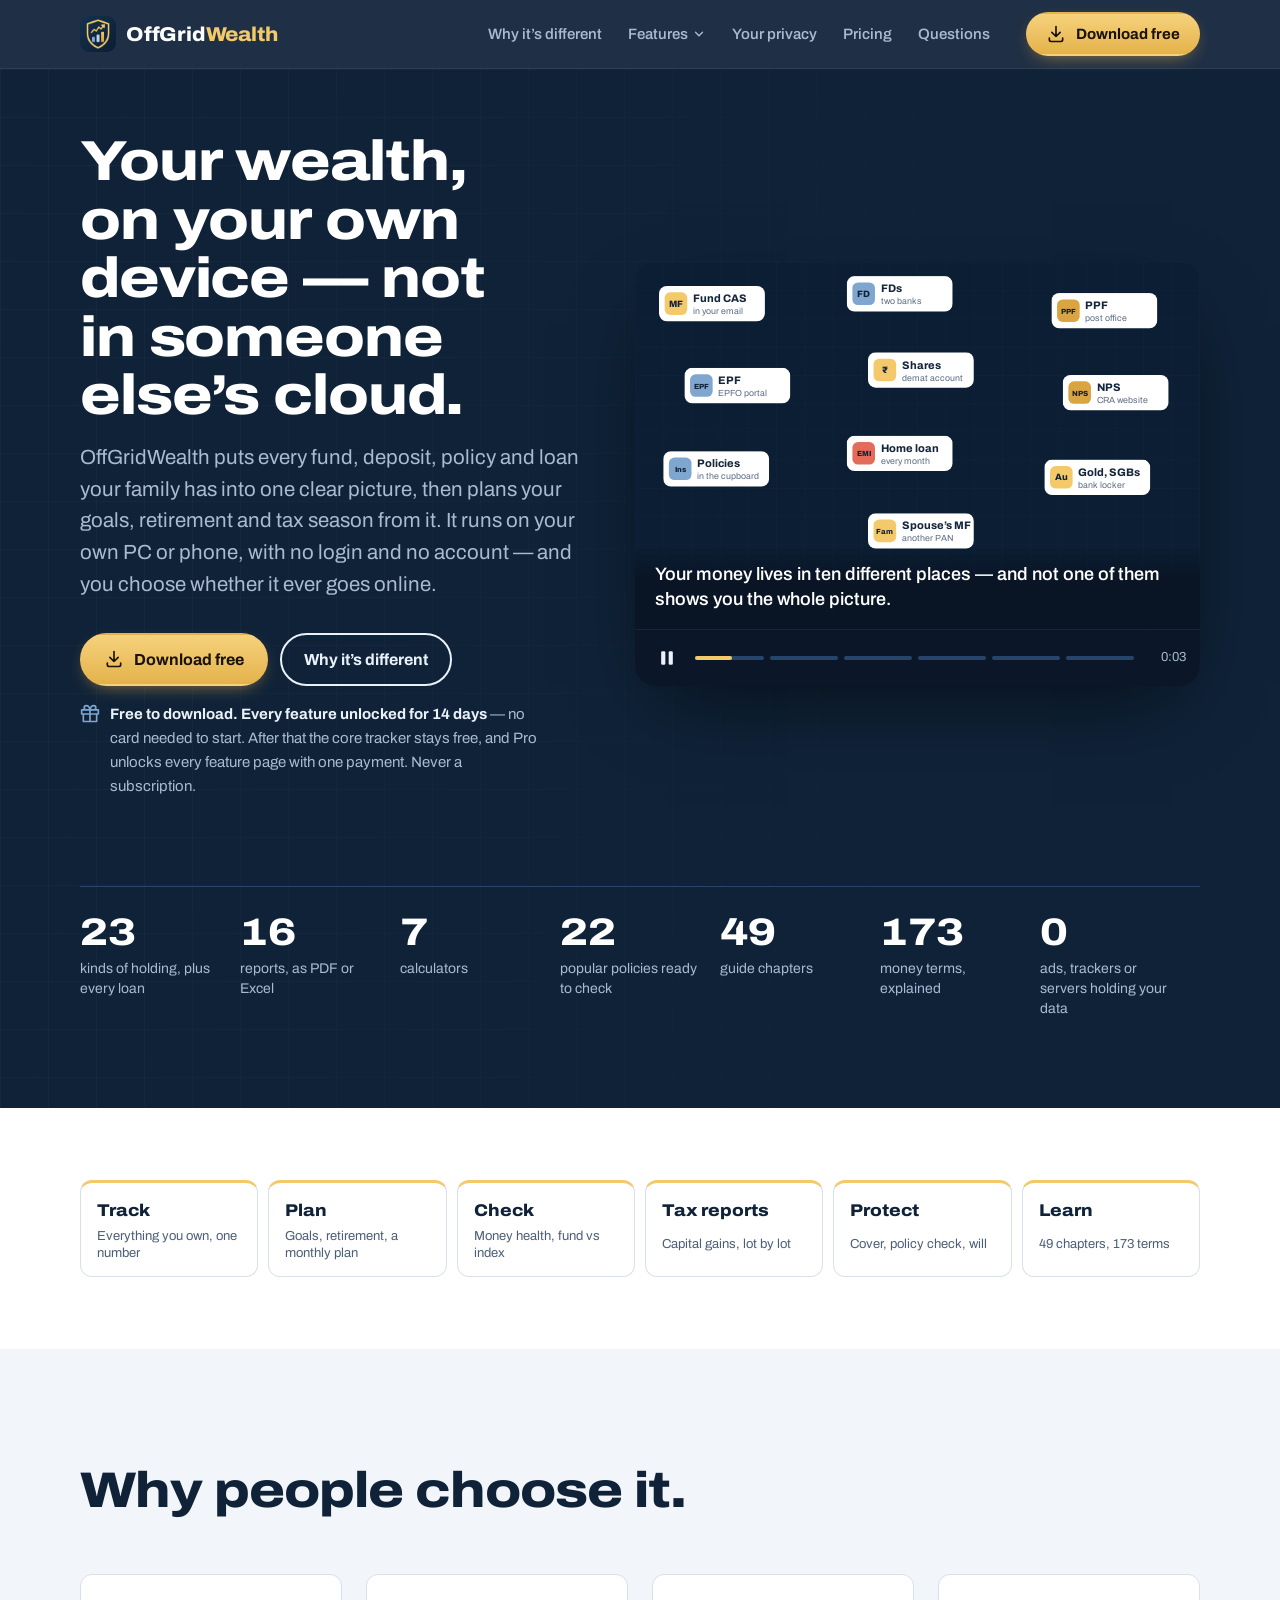
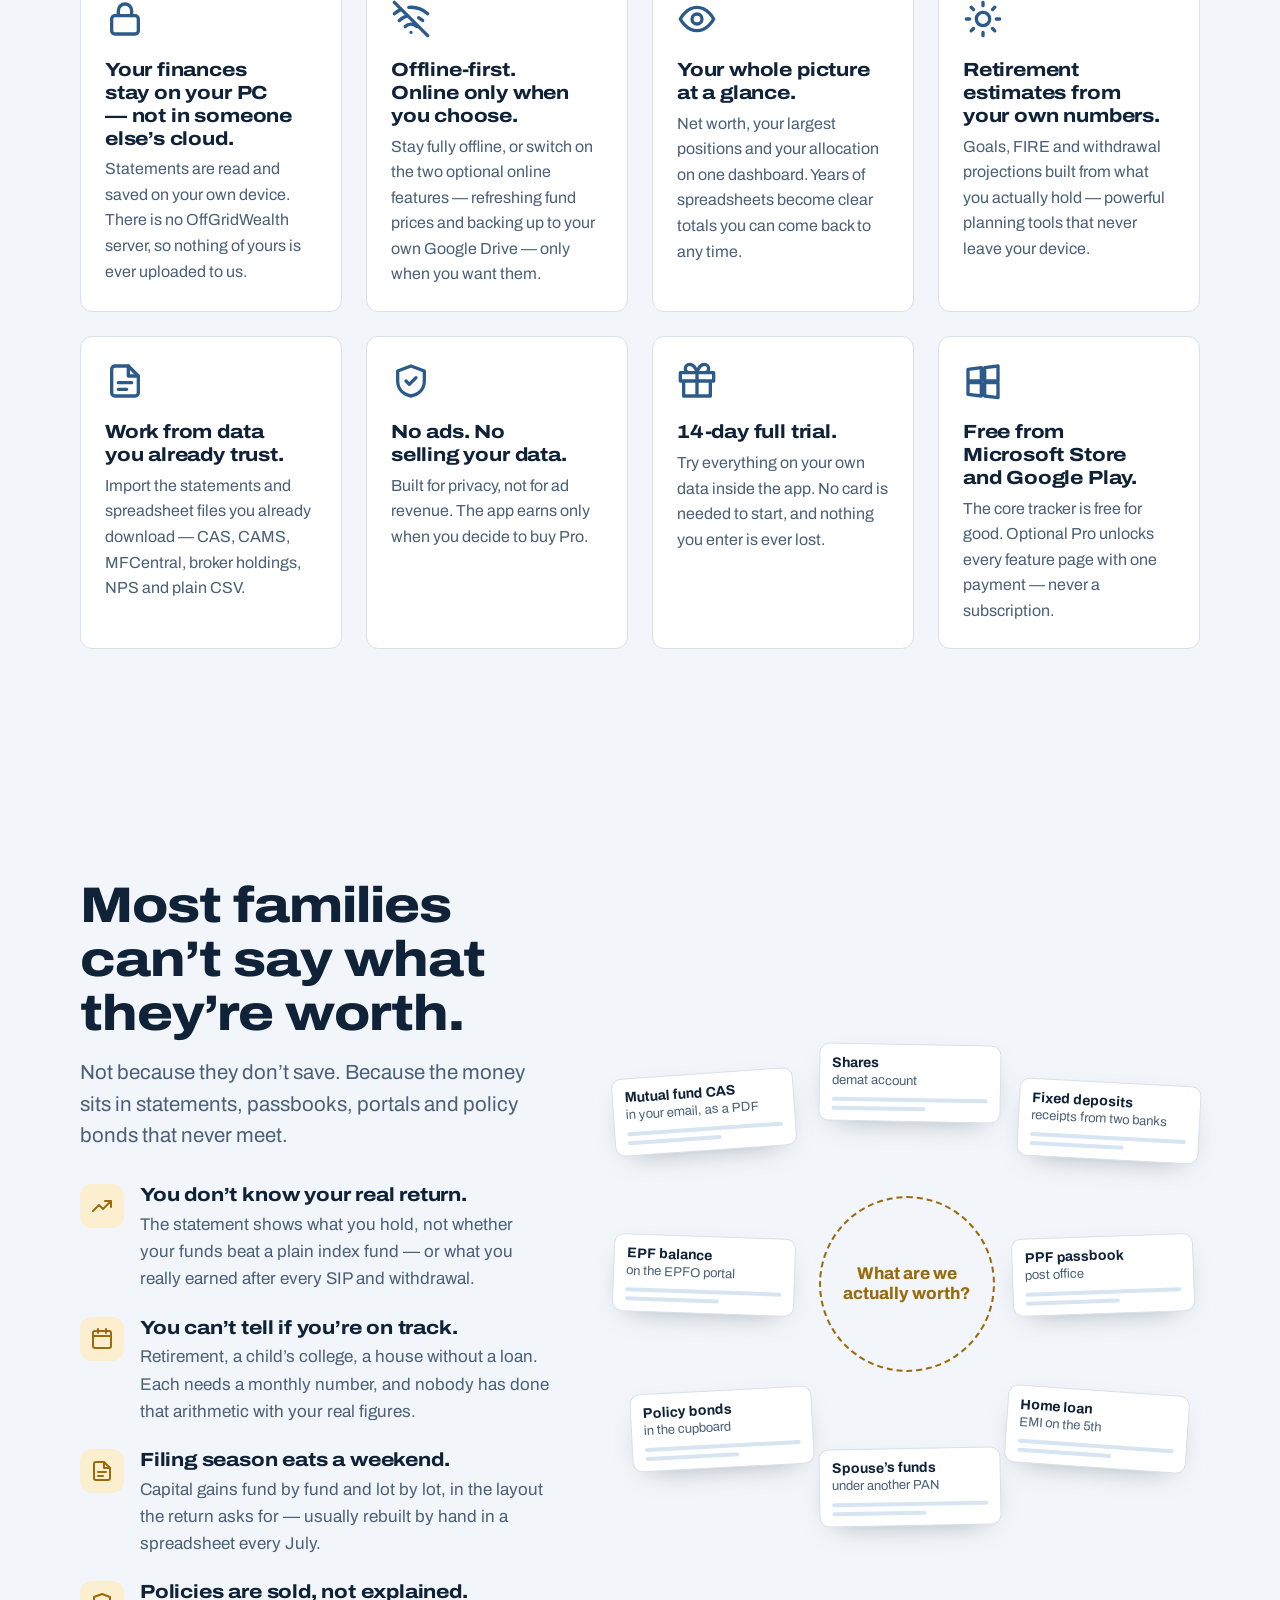
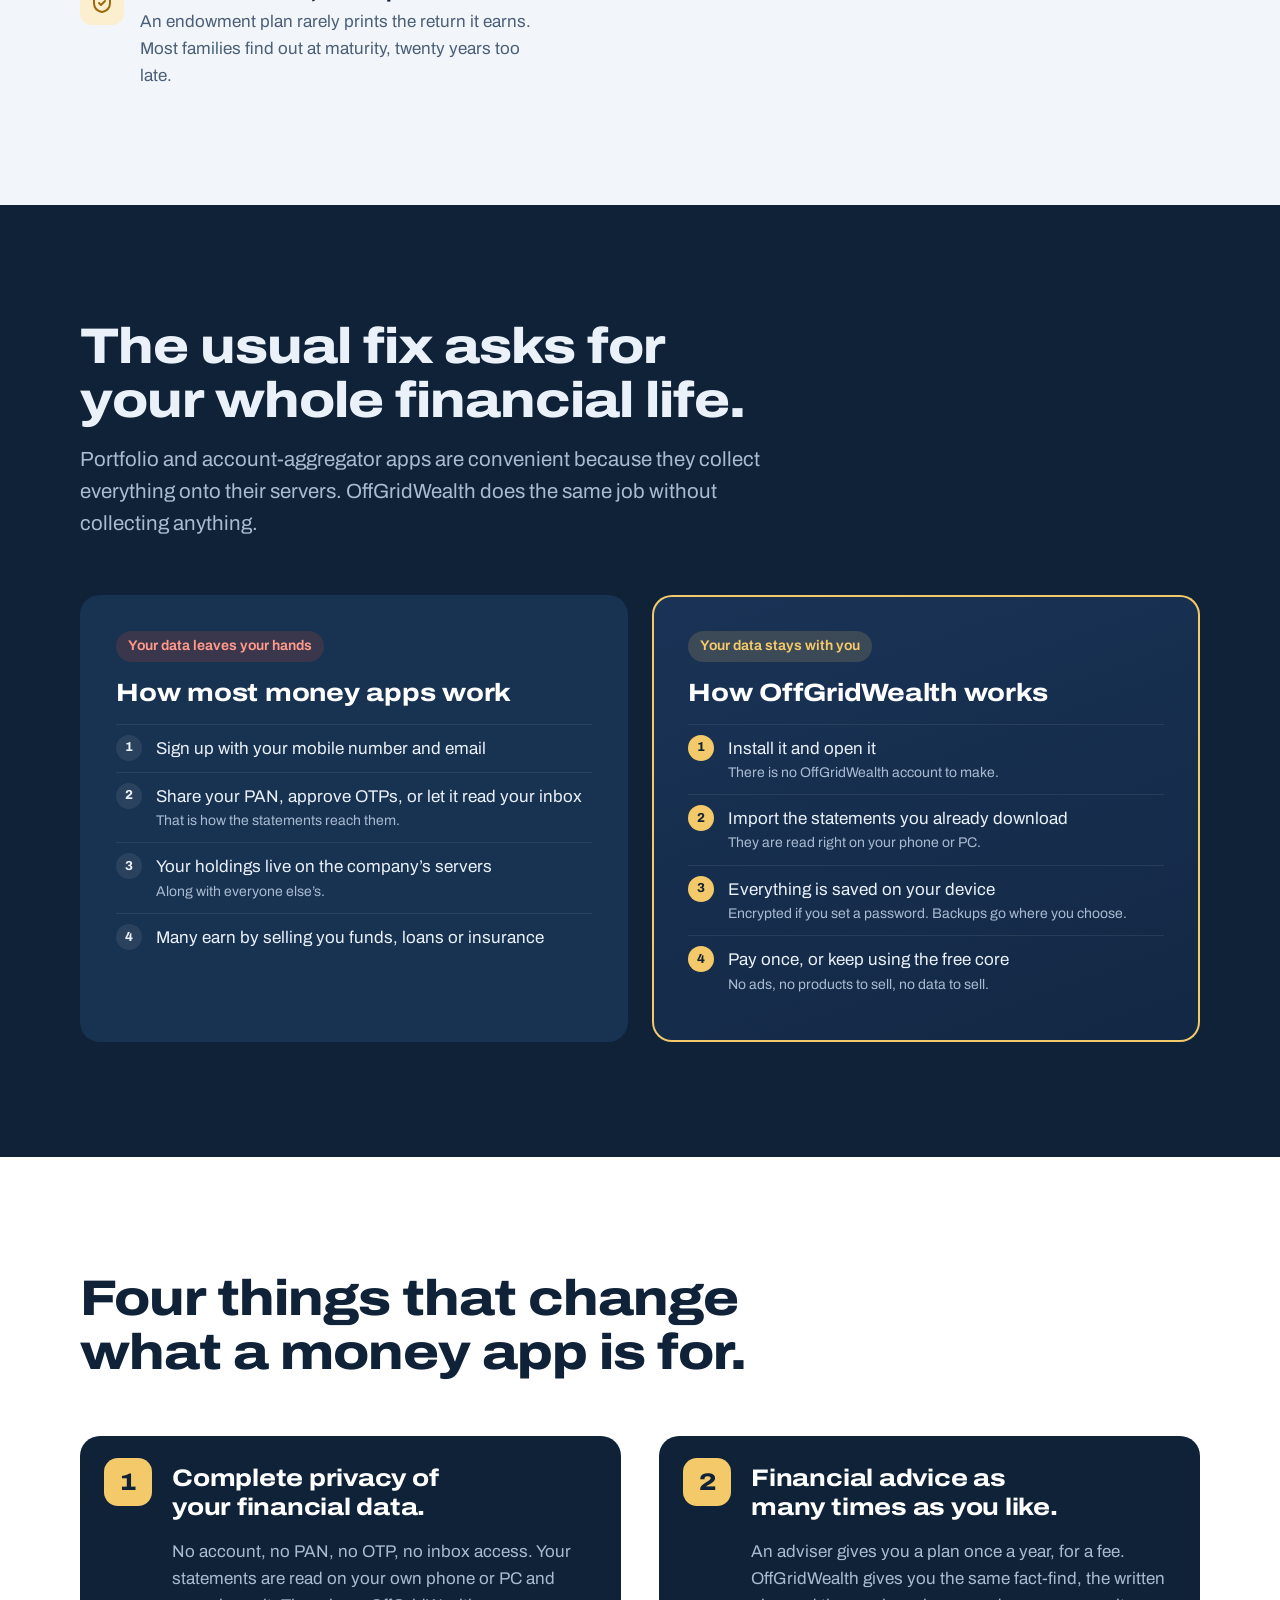
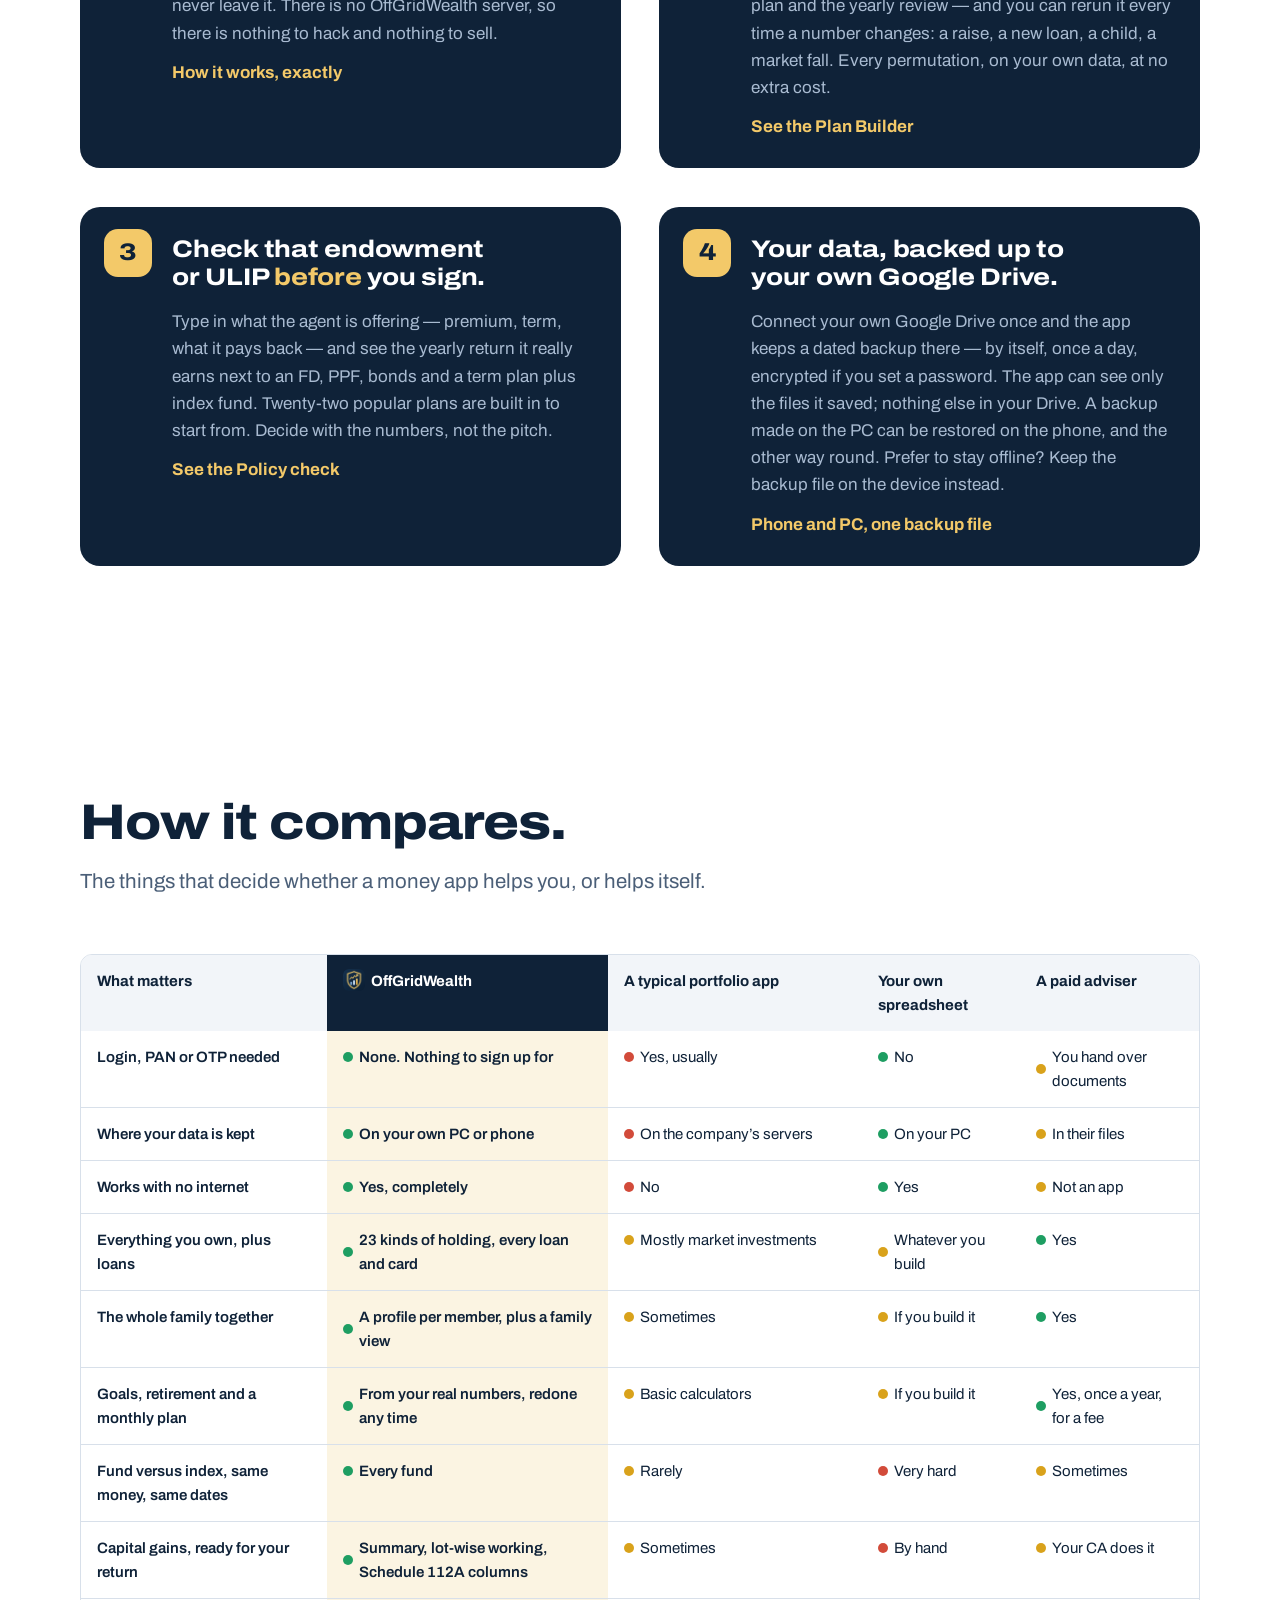
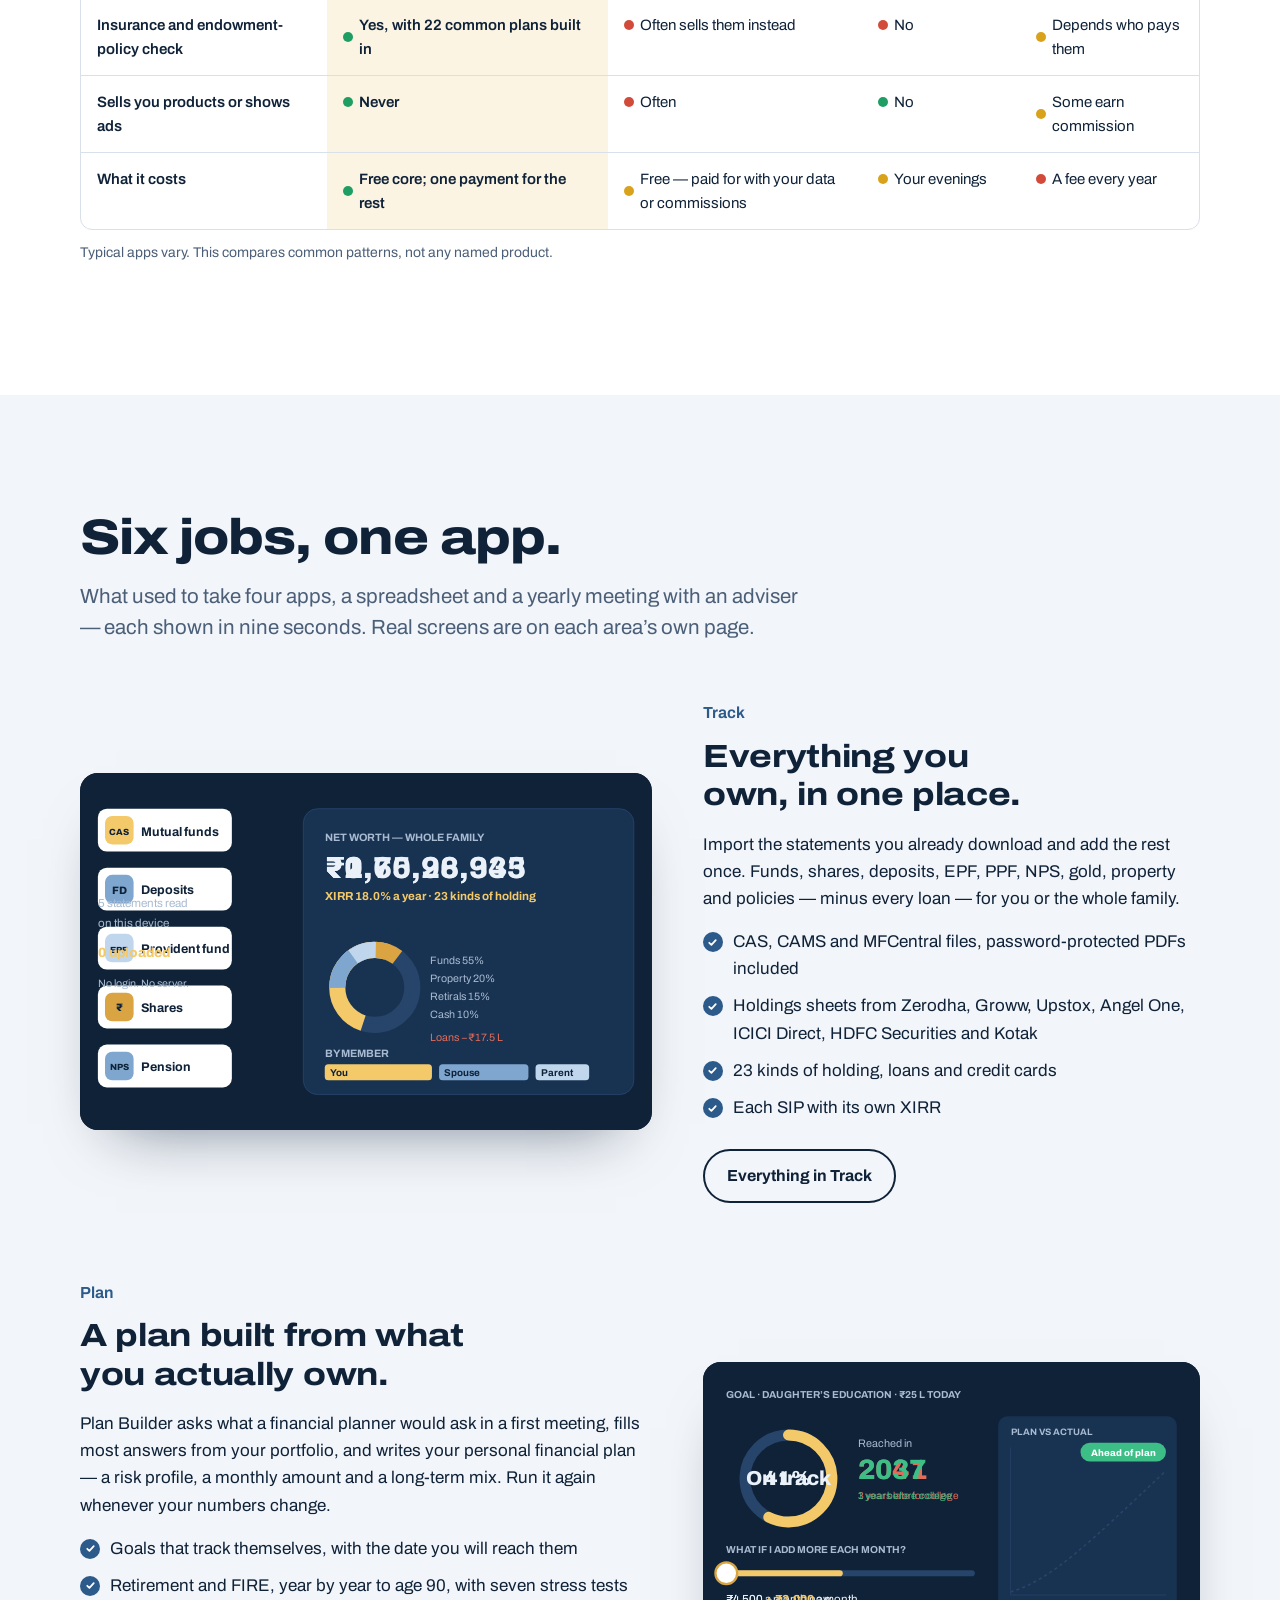
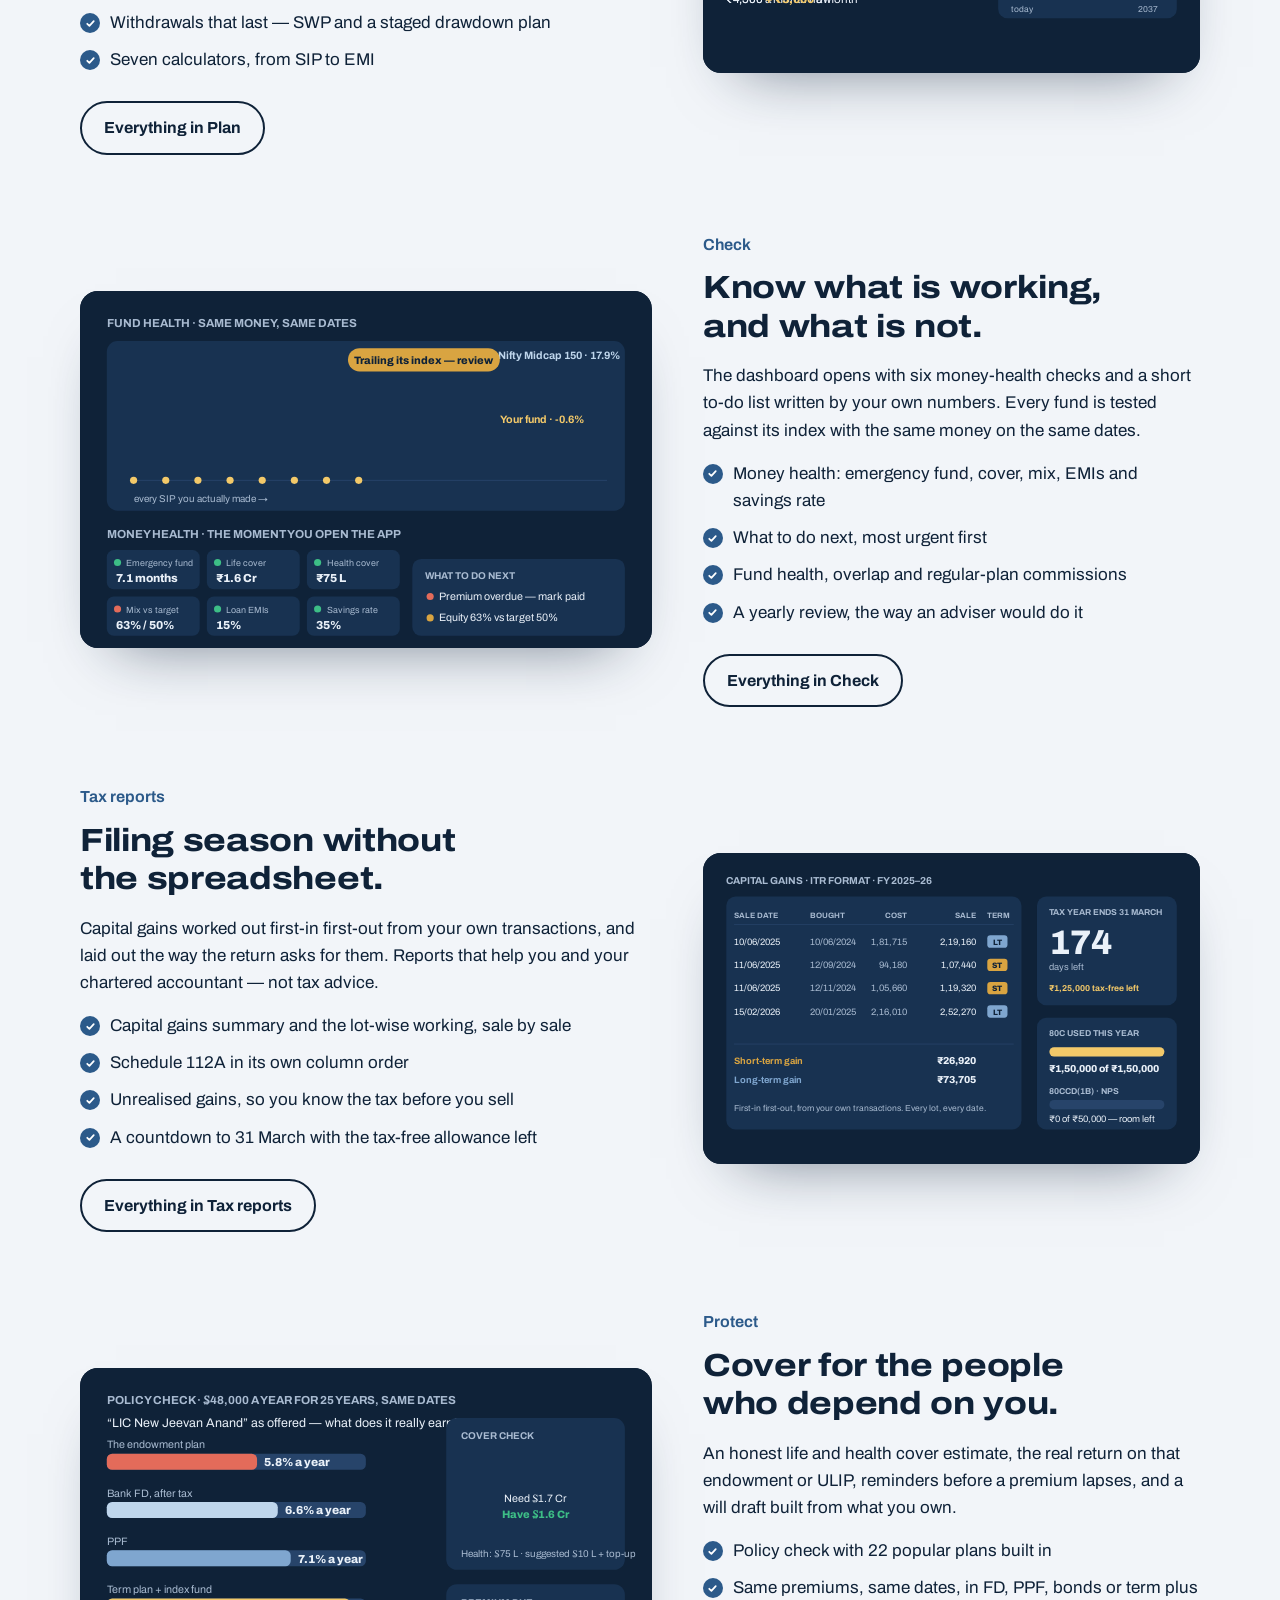
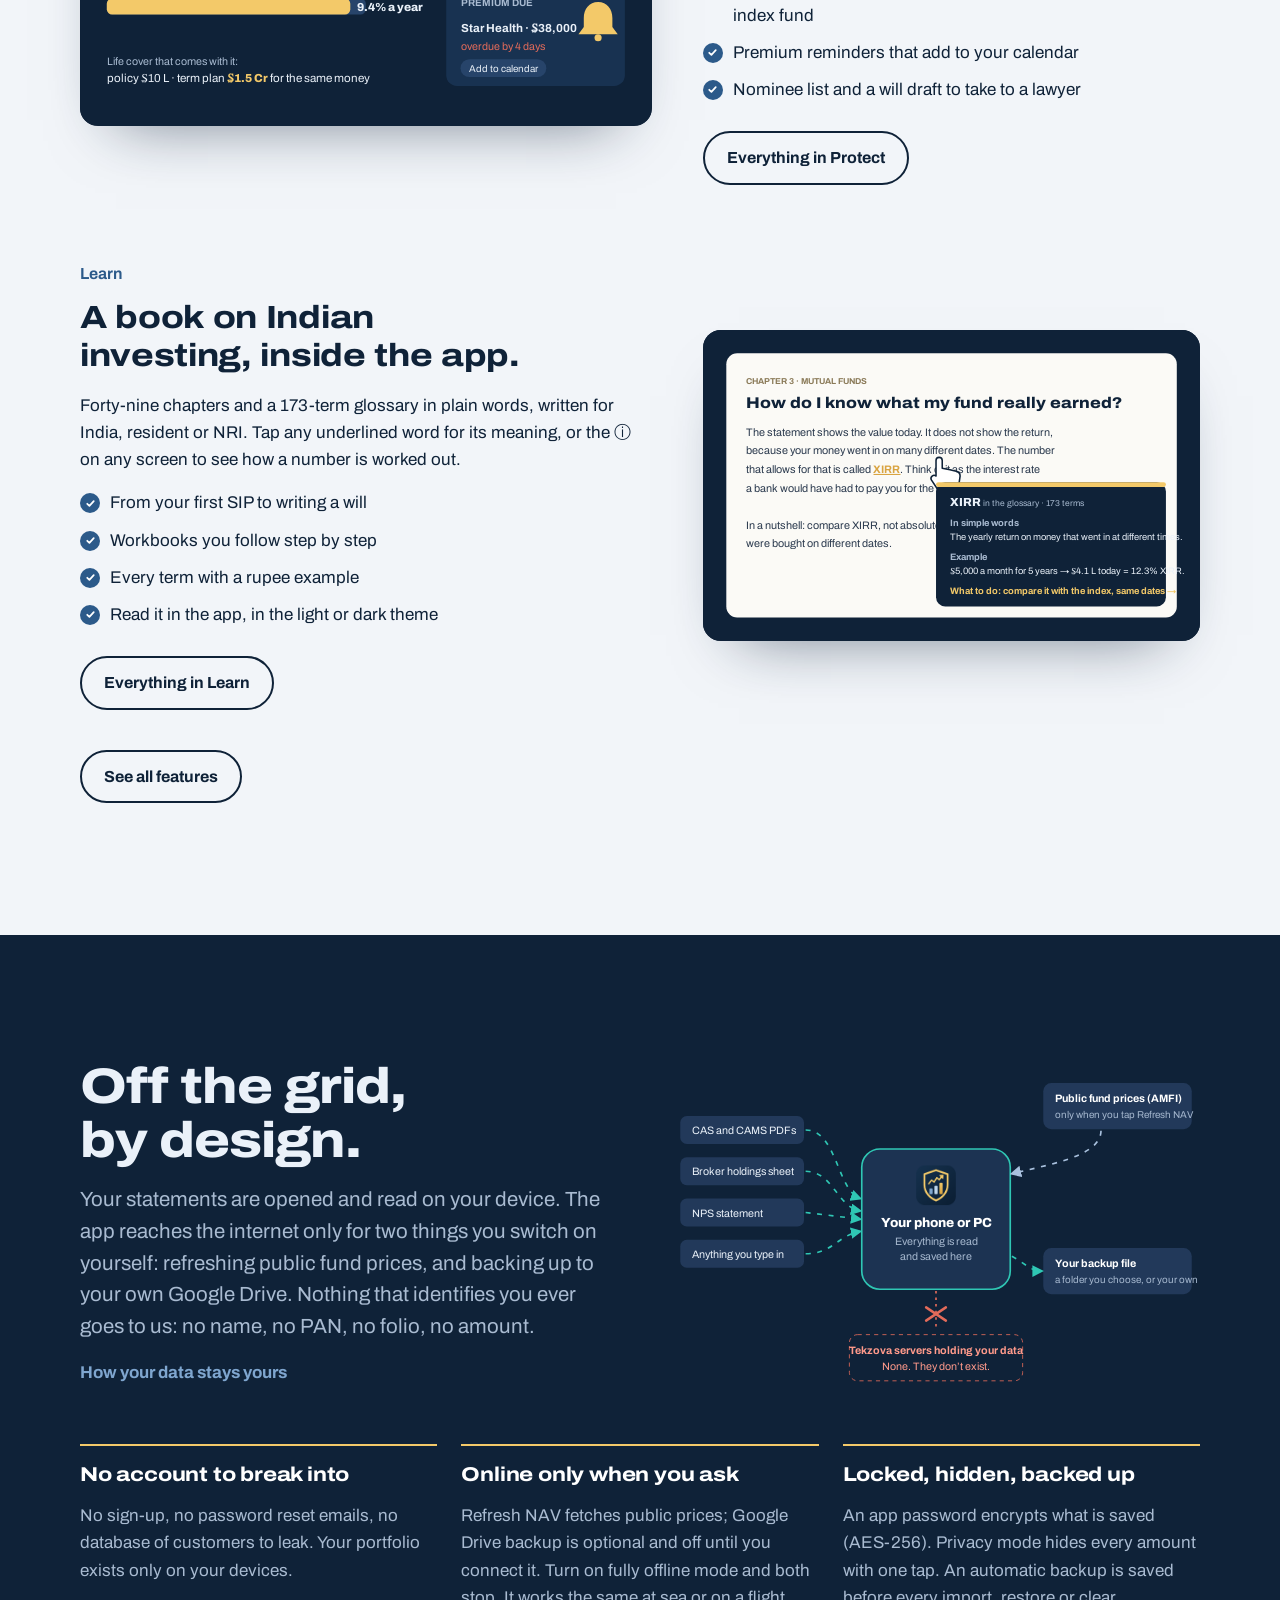
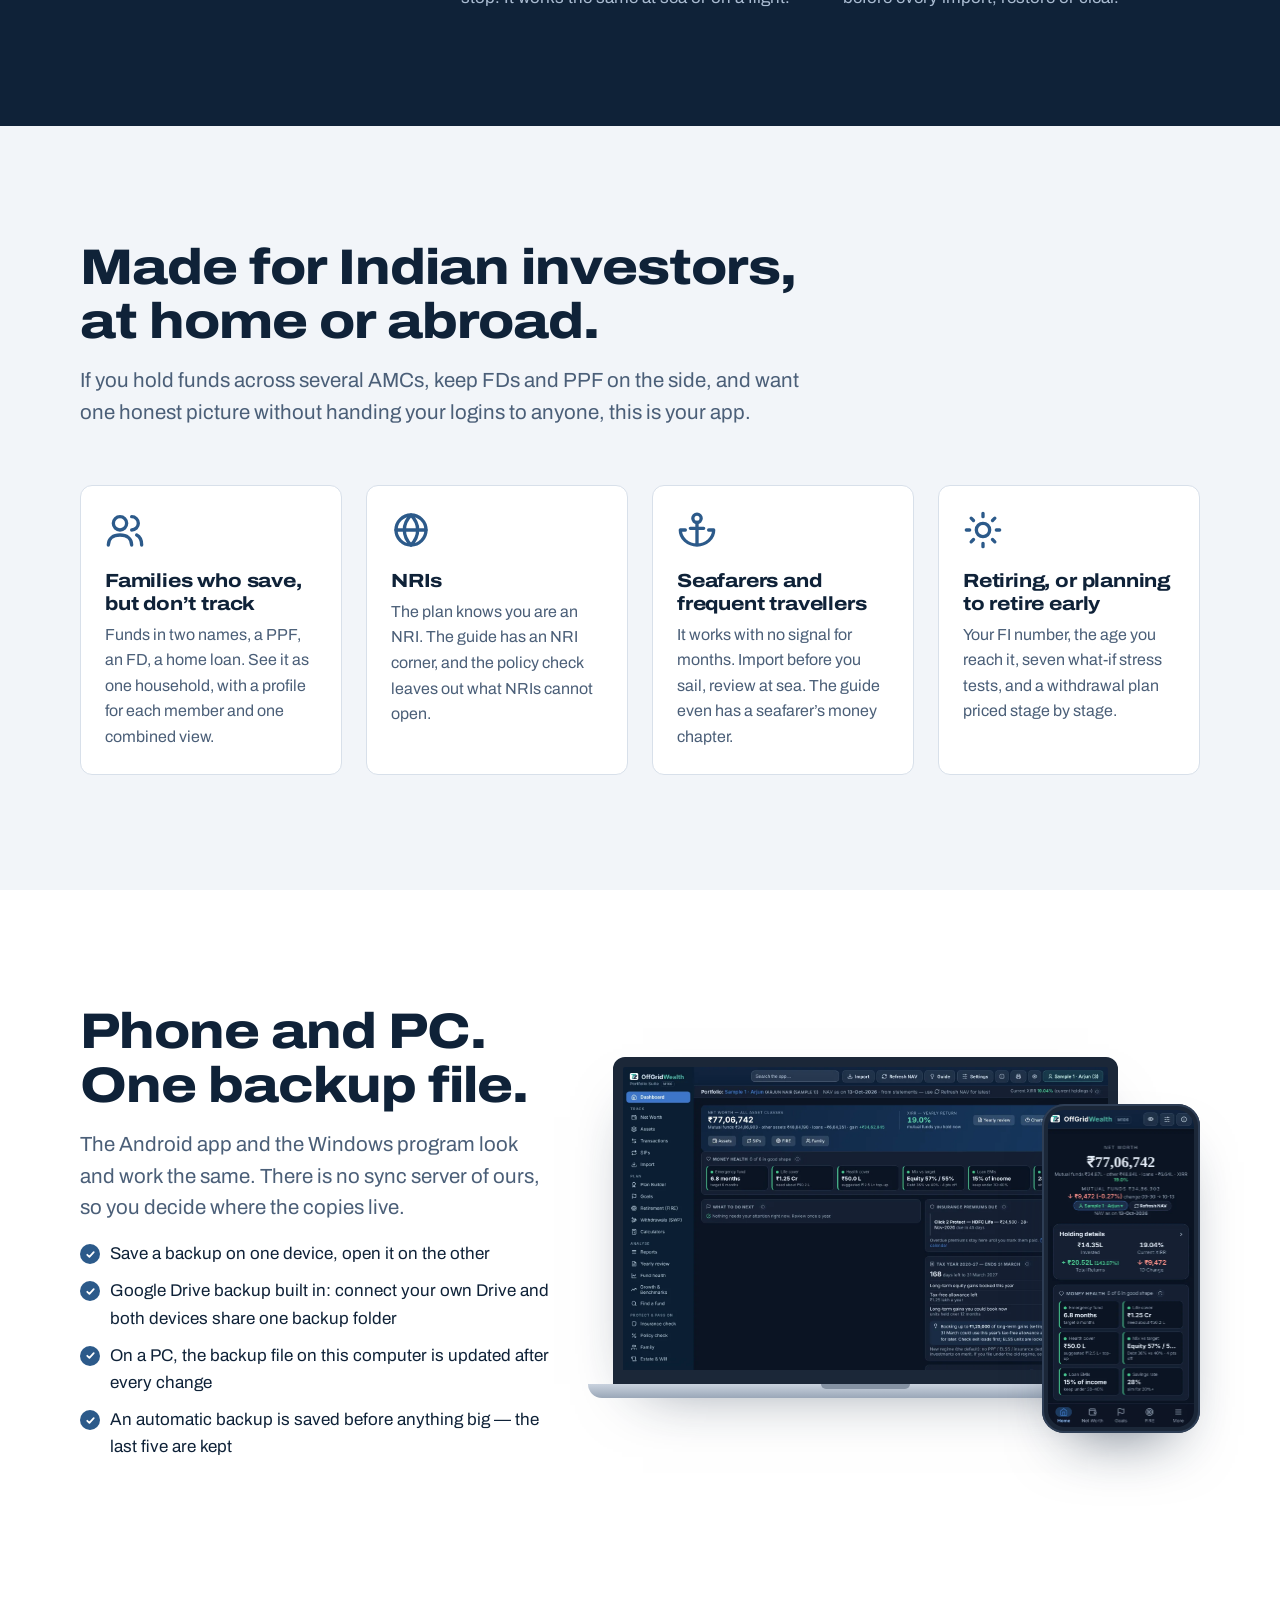
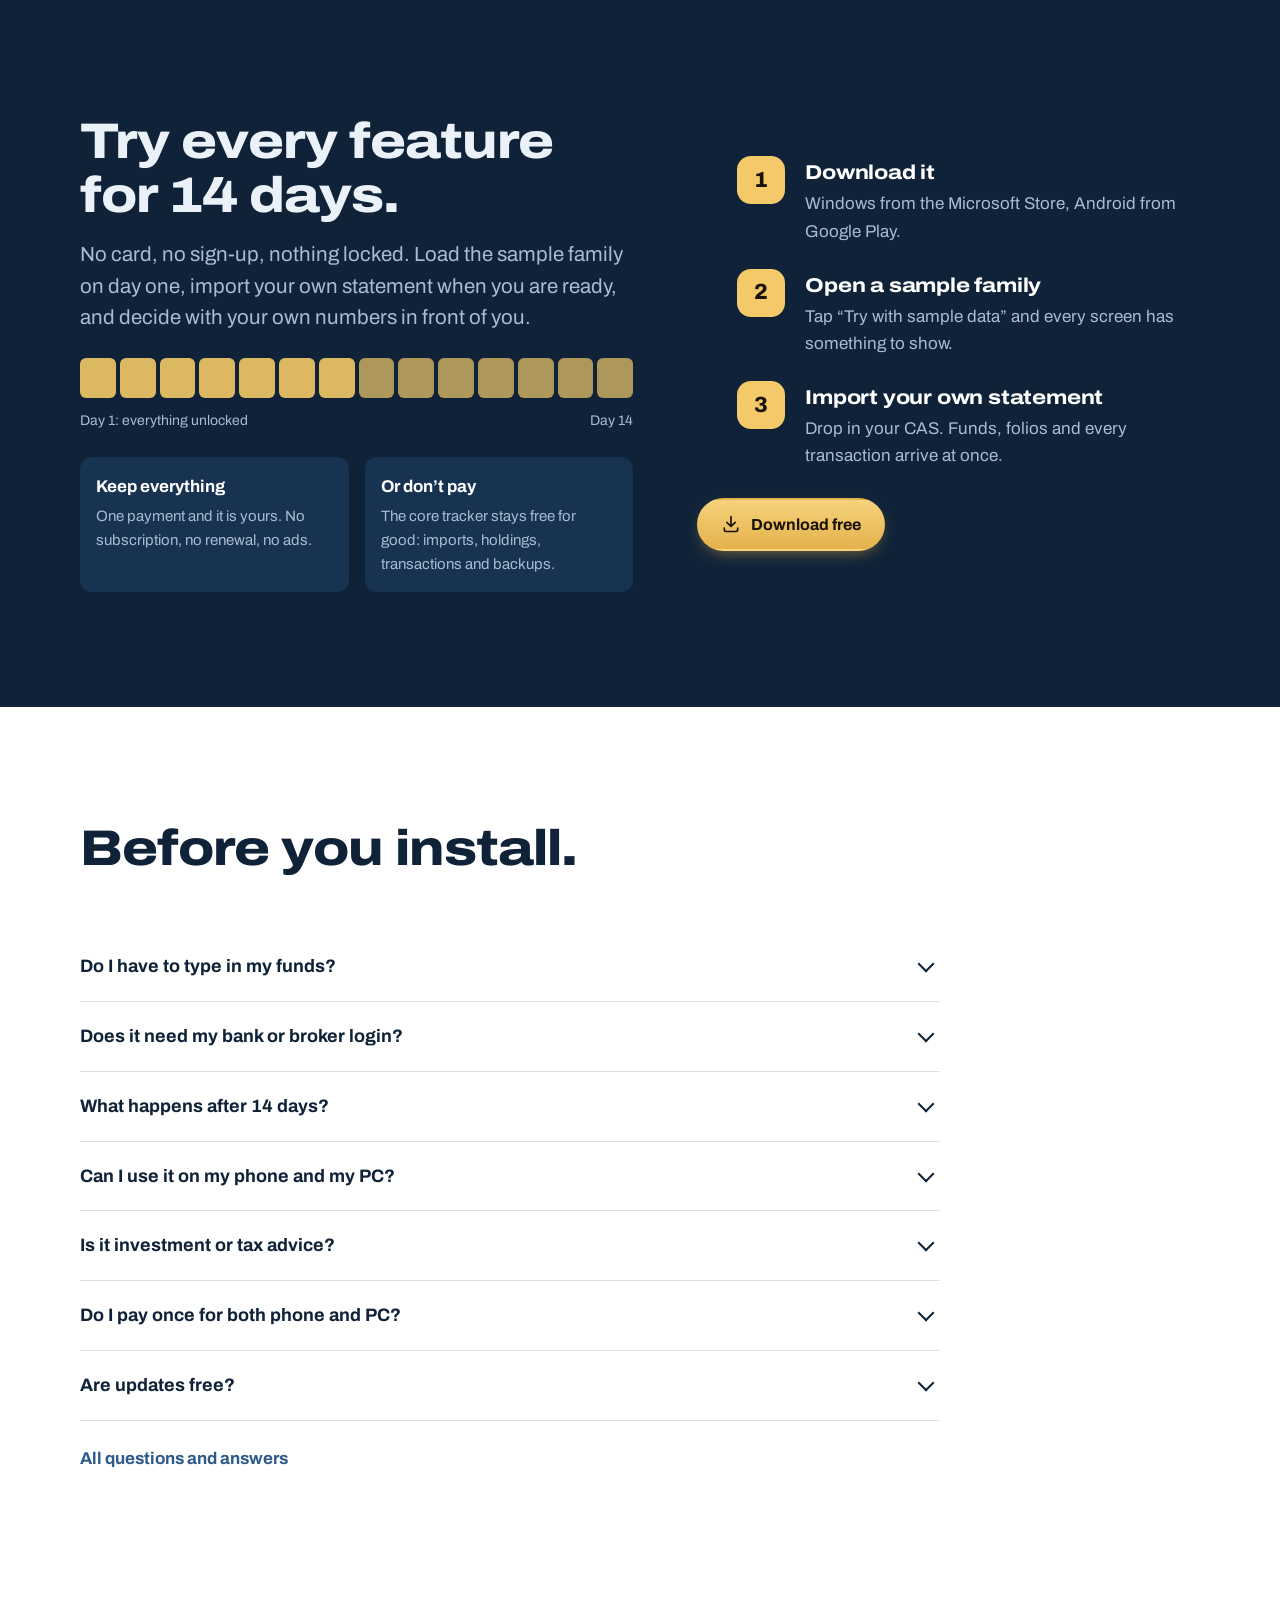
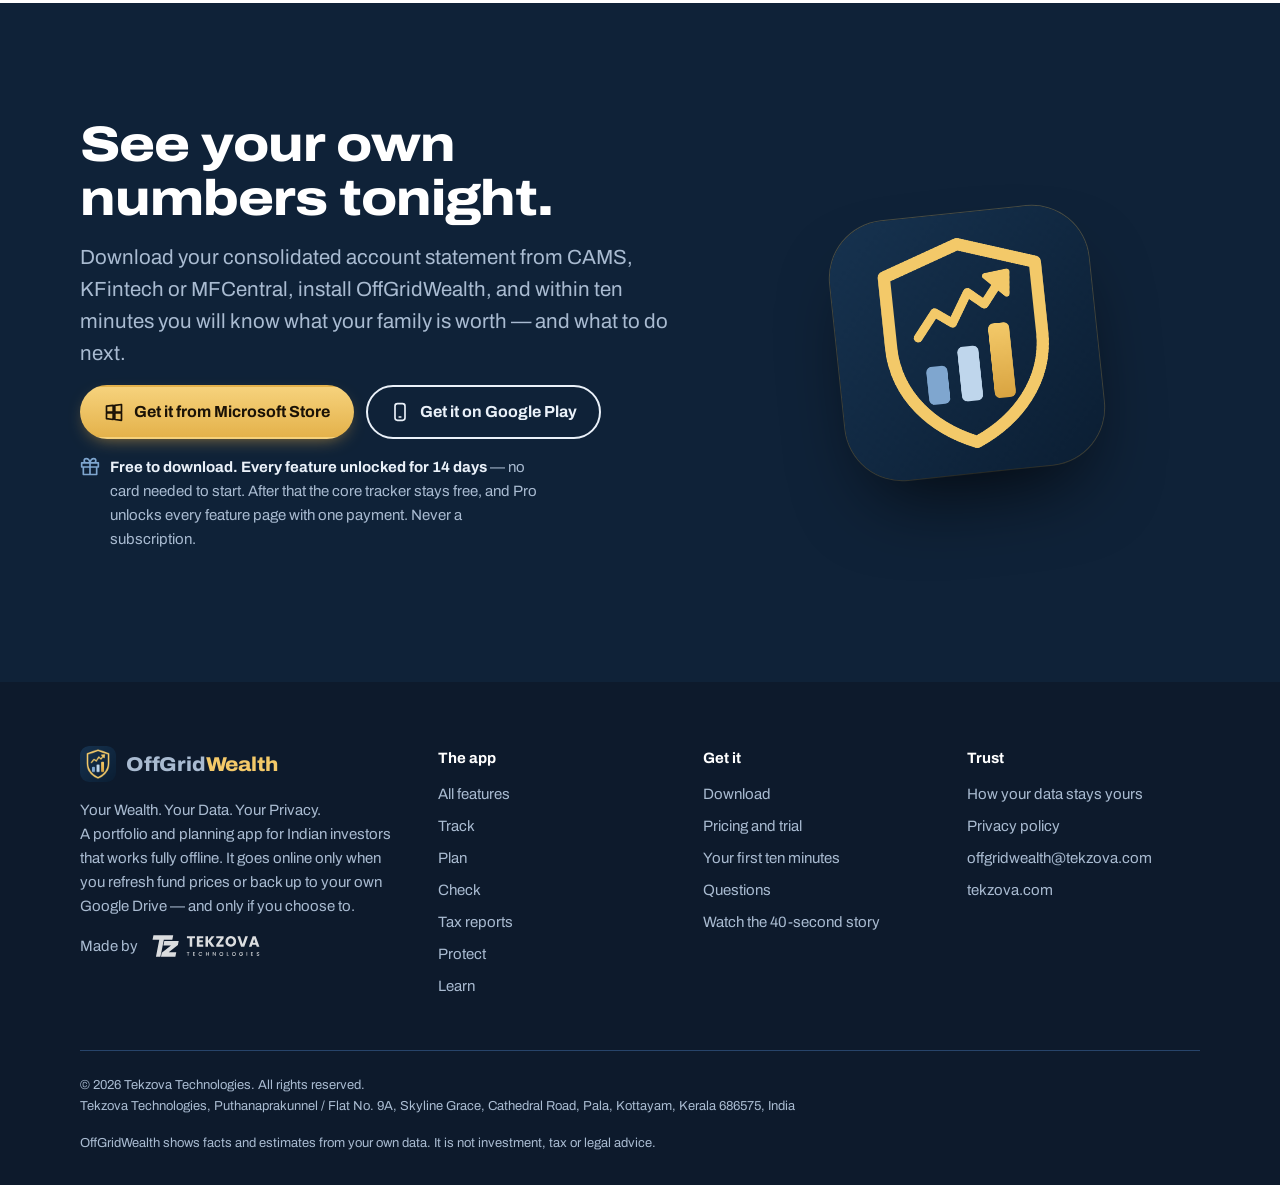
==== index.html @ 2a541521 "OffGridWealth website, build M106 Co-Authored-By: Claude Fable 5.1 <noreply@anthropic.com> Claude-Se" ====
<!doctype html>
<html lang="en-IN">
<head>
<meta charset="utf-8">
<meta name="viewport" content="width=device-width, initial-scale=1">
<title>OffGridWealth — your wealth, your data, your privacy</title>
<meta name="description" content="Offline portfolio tracker and financial planner for Indian investors. Import your CAS, see your family’s net worth, plan goals and retirement, get capital-gains reports. No login, no server. Free download with a 14-day full trial.">
<meta name="ogw-root" content="">
<link rel="canonical" href="https://www.offgridwealth.in/">
<meta name="theme-color" content="#12233A">
<meta property="og:type" content="website"><meta property="og:site_name" content="OffGridWealth">
<meta property="og:title" content="OffGridWealth — your wealth, your data, your privacy"><meta property="og:description" content="Offline portfolio tracker and financial planner for Indian investors. Import your CAS, see your family’s net worth, plan goals and retirement, get capital-gains reports. No login, no server. Free download with a 14-day full trial.">
<meta property="og:url" content="https://www.offgridwealth.in/"><meta property="og:image" content="https://www.offgridwealth.in/assets/og-image.png">
<meta name="twitter:card" content="summary_large_image">
<link rel="icon" type="image/png" href="assets/favicon.png"><link rel="apple-touch-icon" href="assets/apple-touch-icon.png">
<link rel="preconnect" href="https://fonts.googleapis.com"><link rel="preconnect" href="https://fonts.gstatic.com" crossorigin>
<link rel="stylesheet" href="https://fonts.googleapis.com/css2?family=Archivo:wdth,wght@62..125,100..900&display=swap">
<link rel="stylesheet" href="assets/site.css?v=2">
<script type="application/ld+json">{"@context": "https://schema.org", "@type": "SoftwareApplication", "name": "OffGridWealth: Portfolio Suite", "operatingSystem": "Windows 10, Windows 11, Android", "applicationCategory": "FinanceApplication", "description": "Offline portfolio tracker and financial planner for Indian investors. No login, no server.", "offers": {"@type": "Offer", "price": "0", "priceCurrency": "INR", "description": "Free download from Microsoft Store and Google Play, with a 14-day full trial"}, "publisher": {"@type": "Organization", "name": "Tekzova Technologies", "url": "https://www.tekzova.com/"}, "url": "https://www.offgridwealth.in/"}</script>

</head>
<body>
<a class="skip" href="#main">Skip to content</a>
<header class="top"><div class="wrap">
<a class="brand" href="index.html" aria-label="OffGridWealth home"><img src="assets/icon-96.png" alt="" width="36" height="36"><span class="wm">OffGrid<span>Wealth</span></span></a>
<nav class="nav" aria-label="Main"><a href="index.html#why">Why it’s different</a><div class="hasmenu"><a href="features.html">Features <svg viewBox="0 0 24 24" fill="none" stroke="currentColor" stroke-width="2.4" stroke-linecap="round" aria-hidden="true"><path d="m6 9 6 6 6-6"/></svg></a><div class="menu"><a href="track.html"><b>Track</b><span>Everything you own, one number</span></a><a href="plan.html"><b>Plan</b><span>Goals, retirement, a monthly plan</span></a><a href="check.html"><b>Check</b><span>Money health, fund vs index</span></a><a href="tax.html"><b>Tax reports</b><span>Capital gains, lot by lot</span></a><a href="protect.html"><b>Protect</b><span>Cover, policy check, will</span></a><a href="learn.html"><b>Learn</b><span>49 chapters, 173 terms</span></a><a class="all" href="features.html">All features, one page</a></div></div><a href="privacy.html">Your privacy</a><a href="download.html#pricing">Pricing</a><a href="faq.html">Questions</a></nav>
<a class="btn btn-go" href="download.html"><svg viewBox="0 0 24 24" fill="none" stroke="currentColor" stroke-width="2" stroke-linecap="round" stroke-linejoin="round" aria-hidden="true"><path d="M12 3v12m0 0l-5-5m5 5l5-5M4 17v2a2 2 0 002 2h12a2 2 0 002-2v-2"/></svg>Download free</a>
<button class="menu-btn" type="button" aria-label="Menu" aria-expanded="false" aria-controls="drawer"><svg viewBox="0 0 24 24" fill="none" stroke="currentColor" stroke-width="2" stroke-linecap="round" stroke-linejoin="round" aria-hidden="true"><path d="M4 7h16M4 12h16M4 17h16"/></svg></button>
</div></header>
<nav class="drawer" id="drawer" aria-label="Menu"><a href="index.html#why">Why it’s different</a><a href="features.html">Features</a><a href="privacy.html">Your privacy</a><a href="download.html#pricing">Pricing</a><a href="faq.html">Questions</a><a href="track.html"><small>Features</small>Track</a><a href="plan.html"><small>Features</small>Plan</a><a href="check.html"><small>Features</small>Check</a><a href="tax.html"><small>Features</small>Tax reports</a><a href="protect.html"><small>Features</small>Protect</a><a href="learn.html"><small>Features</small>Learn</a><a class="btn btn-go" href="download.html"><svg viewBox="0 0 24 24" fill="none" stroke="currentColor" stroke-width="2" stroke-linecap="round" stroke-linejoin="round" aria-hidden="true"><path d="M12 3v12m0 0l-5-5m5 5l5-5M4 17v2a2 2 0 002 2h12a2 2 0 002-2v-2"/></svg>Download free</a></nav>
<main id="main">

<section class="hero night"><div class="wrap hero-grid">
<div>
<h1>Your wealth, on your own device — not in someone else’s cloud.</h1>
<p class="lead">OffGridWealth puts every fund, deposit, policy and loan your family has into one clear picture, then plans your goals, retirement and tax season from it. It runs on your own PC or phone, with no login and no account — and you choose whether it ever goes online.</p>
<div class="btns"><a class="btn btn-go" href="download.html"><svg viewBox="0 0 24 24" fill="none" stroke="currentColor" stroke-width="2" stroke-linecap="round" stroke-linejoin="round" aria-hidden="true"><path d="M12 3v12m0 0l-5-5m5 5l5-5M4 17v2a2 2 0 002 2h12a2 2 0 002-2v-2"/></svg>Download free</a><a class="btn btn-line" href="#why">Why it’s different</a></div>
<p class="trial-note"><svg viewBox="0 0 24 24" fill="none" stroke="currentColor" stroke-width="2" stroke-linecap="round" stroke-linejoin="round" aria-hidden="true"><path d="M20 12v9H4v-9M2 7h20v5H2zM12 21V7M12 7H7.5a2.5 2.5 0 110-5C11 2 12 7 12 7zM12 7h4.5a2.5 2.5 0 100-5C13 2 12 7 12 7z"/></svg><span><b>Free to download. Every feature unlocked for 14 days</b> — no card needed to start. After that the core tracker stays free, and Pro unlocks every feature page with one payment. Never a subscription.</span></p>
</div>
<div class="film" data-film aria-label="The OffGridWealth story in 40 seconds"></div>
</div>
<div class="wrap"><div class="facts"><div><b>23</b><span>kinds of holding, plus every loan</span></div><div><b>16</b><span>reports, as PDF or Excel</span></div><div><b>7</b><span>calculators</span></div><div><b>22</b><span>popular policies ready to check</span></div><div><b>49</b><span>guide chapters</span></div><div><b>173</b><span>money terms, explained</span></div><div><b>0</b><span>ads, trackers or servers holding your data</span></div></div></div>
</section>
<section class="band tight" id="areas"><div class="wrap"><nav class="tiles" aria-label="Feature areas"><a href="track.html"><b>Track</b><span>Everything you own, one number</span></a><a href="plan.html"><b>Plan</b><span>Goals, retirement, a monthly plan</span></a><a href="check.html"><b>Check</b><span>Money health, fund vs index</span></a><a href="tax.html"><b>Tax reports</b><span>Capital gains, lot by lot</span></a><a href="protect.html"><b>Protect</b><span>Cover, policy check, will</span></a><a href="learn.html"><b>Learn</b><span>49 chapters, 173 terms</span></a></nav></div></section>

<section class="band mist" id="highlights"><div class="wrap">
<div class="head"><h2>Why people choose it.</h2></div>
<div class="who"><article><svg viewBox="0 0 24 24" fill="none" stroke="currentColor" stroke-width="2" stroke-linecap="round" stroke-linejoin="round" aria-hidden="true"><rect x="4" y="10" width="16" height="11" rx="2"/><path d="M8 10V7a4 4 0 018 0v3"/></svg><h3>Your finances stay on your PC — not in someone else’s cloud.</h3><p>Statements are read and saved on your own device. There is no OffGridWealth server, so nothing of yours is ever uploaded to us.</p></article><article><svg viewBox="0 0 24 24" fill="none" stroke="currentColor" stroke-width="2" stroke-linecap="round" stroke-linejoin="round" aria-hidden="true"><path d="M2 2l20 20M8.5 16.5a5 5 0 017 0M5 12.9a10 10 0 015.2-2.8M19 12.9a10 10 0 00-2.4-1.7M2 8.8a15 15 0 014.2-2.6M22 8.8A15 15 0 0010.7 5M12 20h.01"/></svg><h3>Offline-first. Online only when you choose.</h3><p>Stay fully offline, or switch on the two optional online features — refreshing fund prices and backing up to your own Google Drive — only when you want them.</p></article><article><svg viewBox="0 0 24 24" fill="none" stroke="currentColor" stroke-width="2" stroke-linecap="round" stroke-linejoin="round" aria-hidden="true"><path d="M2 12s3.5-7 10-7 10 7 10 7-3.5 7-10 7S2 12 2 12z"/><circle cx="12" cy="12" r="3"/></svg><h3>Your whole picture at a glance.</h3><p>Net worth, your largest positions and your allocation on one dashboard. Years of spreadsheets become clear totals you can come back to any time.</p></article><article><svg viewBox="0 0 24 24" fill="none" stroke="currentColor" stroke-width="2" stroke-linecap="round" stroke-linejoin="round" aria-hidden="true"><circle cx="12" cy="12" r="4"/><path d="M12 2v2M12 20v2M4.9 4.9l1.4 1.4M17.7 17.7l1.4 1.4M2 12h2M20 12h2M4.9 19.1l1.4-1.4M17.7 6.3l1.4-1.4"/></svg><h3>Retirement estimates from your own numbers.</h3><p>Goals, FIRE and withdrawal projections built from what you actually hold — powerful planning tools that never leave your device.</p></article><article><svg viewBox="0 0 24 24" fill="none" stroke="currentColor" stroke-width="2" stroke-linecap="round" stroke-linejoin="round" aria-hidden="true"><path d="M14 3H6a2 2 0 00-2 2v14a2 2 0 002 2h12a2 2 0 002-2V9z"/><path d="M14 3v6h6M8 13h8M8 17h5"/></svg><h3>Work from data you already trust.</h3><p>Import the statements and spreadsheet files you already download — CAS, CAMS, MFCentral, broker holdings, NPS and plain CSV.</p></article><article><svg viewBox="0 0 24 24" fill="none" stroke="currentColor" stroke-width="2" stroke-linecap="round" stroke-linejoin="round" aria-hidden="true"><path d="M12 3l8 3v6c0 5-3.5 8-8 9-4.5-1-8-4-8-9V6z"/><path d="M9 12l2 2 4-4"/></svg><h3>No ads. No selling your data.</h3><p>Built for privacy, not for ad revenue. The app earns only when you decide to buy Pro.</p></article><article><svg viewBox="0 0 24 24" fill="none" stroke="currentColor" stroke-width="2" stroke-linecap="round" stroke-linejoin="round" aria-hidden="true"><path d="M20 12v9H4v-9M2 7h20v5H2zM12 21V7M12 7H7.5a2.5 2.5 0 110-5C11 2 12 7 12 7zM12 7h4.5a2.5 2.5 0 100-5C13 2 12 7 12 7z"/></svg><h3>14-day full trial.</h3><p>Try everything on your own data inside the app. No card is needed to start, and nothing you enter is ever lost.</p></article><article><svg viewBox="0 0 24 24" fill="none" stroke="currentColor" stroke-width="2" stroke-linecap="round" stroke-linejoin="round" aria-hidden="true"><path d="M3 5l8-1v8H3zM13 4l8-1v9h-8zM3 13h8v8l-8-1zM13 13h8v9l-8-1z"/></svg><h3>Free from Microsoft Store and Google Play.</h3><p>The core tracker is free for good. Optional Pro unlocks every feature page with one payment — never a subscription.</p></article></div>
</div></section>

<section class="band mist" id="why"><div class="wrap">
<div class="split wide-r">
<div><h2>Most families can’t say what they’re worth.</h2>
<p class="lead">Not because they don’t save. Because the money sits in statements, passbooks, portals and policy bonds that never meet.</p>
<div class="pains"><div class="pain"><svg viewBox="0 0 24 24" fill="none" stroke="currentColor" stroke-width="2" stroke-linecap="round" stroke-linejoin="round" aria-hidden="true"><path d="M3 17l6-6 4 4 8-8M15 7h6v6"/></svg><div><h3>You don’t know your real return.</h3><p>The statement shows what you hold, not whether your funds beat a plain index fund — or what you really earned after every SIP and withdrawal.</p></div></div><div class="pain"><svg viewBox="0 0 24 24" fill="none" stroke="currentColor" stroke-width="2" stroke-linecap="round" stroke-linejoin="round" aria-hidden="true"><rect x="3" y="4" width="18" height="17" rx="2"/><path d="M3 9h18M8 2v4M16 2v4"/></svg><div><h3>You can’t tell if you’re on track.</h3><p>Retirement, a child’s college, a house without a loan. Each needs a monthly number, and nobody has done that arithmetic with your real figures.</p></div></div><div class="pain"><svg viewBox="0 0 24 24" fill="none" stroke="currentColor" stroke-width="2" stroke-linecap="round" stroke-linejoin="round" aria-hidden="true"><path d="M14 3H6a2 2 0 00-2 2v14a2 2 0 002 2h12a2 2 0 002-2V9z"/><path d="M14 3v6h6M8 13h8M8 17h5"/></svg><div><h3>Filing season eats a weekend.</h3><p>Capital gains fund by fund and lot by lot, in the layout the return asks for — usually rebuilt by hand in a spreadsheet every July.</p></div></div><div class="pain"><svg viewBox="0 0 24 24" fill="none" stroke="currentColor" stroke-width="2" stroke-linecap="round" stroke-linejoin="round" aria-hidden="true"><path d="M12 3l8 3v6c0 5-3.5 8-8 9-4.5-1-8-4-8-9V6z"/><path d="M9 12l2 2 4-4"/></svg><div><h3>Policies are sold, not explained.</h3><p>An endowment plan rarely prints the return it earns. Most families find out at maturity, twenty years too late.</p></div></div></div></div>
<div class="scatter" role="img" aria-label="Statements scattered across email, banks, the post office, portals and a cupboard"><div class="doc" style="left:0%;top:6%;transform:rotate(-4deg)"><b>Mutual fund CAS</b><span>in your email, as a PDF</span><i></i><i></i></div><div class="doc" style="left:69%;top:8%;transform:rotate(3deg)"><b>Fixed deposits</b><span>receipts from two banks</span><i></i><i></i></div><div class="doc" style="left:68%;top:40%;transform:rotate(-2deg)"><b>PPF passbook</b><span>post office</span><i></i><i></i></div><div class="doc" style="left:0%;top:40%;transform:rotate(2deg)"><b>EPF balance</b><span>on the EPFO portal</span><i></i><i></i></div><div class="doc" style="left:3%;top:72%;transform:rotate(-3deg)"><b>Policy bonds</b><span>in the cupboard</span><i></i><i></i></div><div class="doc" style="left:67%;top:72%;transform:rotate(4deg)"><b>Home loan</b><span>EMI on the 5th</span><i></i><i></i></div><div class="doc" style="left:35%;top:84%;transform:rotate(-1deg)"><b>Spouse’s funds</b><span>under another PAN</span><i></i><i></i></div><div class="doc" style="left:35%;top:0%;transform:rotate(1deg)"><b>Shares</b><span>demat account</span><i></i><i></i></div><div class="q">What are we actually worth?</div></div>
</div></div></section>

<section class="band night" id="different"><div class="wrap">
<div class="head"><h2>The usual fix asks for your whole financial life.</h2>
<p class="lead">Portfolio and account-aggregator apps are convenient because they collect everything onto their servers. OffGridWealth does the same job without collecting anything.</p></div>
<div class="paths">
<div class="path them"><span class="tag">Your data leaves your hands</span><h3>How most money apps work</h3><ol>
<li><span>Sign up with your mobile number and email</span></li>
<li><span>Share your PAN, approve OTPs, or let it read your inbox<small>That is how the statements reach them.</small></span></li>
<li><span>Your holdings live on the company’s servers<small>Along with everyone else’s.</small></span></li>
<li><span>Many earn by selling you funds, loans or insurance</span></li></ol></div>
<div class="path us"><span class="tag">Your data stays with you</span><h3>How OffGridWealth works</h3><ol>
<li><span>Install it and open it<small>There is no OffGridWealth account to make.</small></span></li>
<li><span>Import the statements you already download<small>They are read right on your phone or PC.</small></span></li>
<li><span>Everything is saved on your device<small>Encrypted if you set a password. Backups go where you choose.</small></span></li>
<li><span>Pay once, or keep using the free core<small>No ads, no products to sell, no data to sell.</small></span></li></ol></div>
</div>
</div></section>


<section class="band" id="promises"><div class="wrap">
<div class="head"><h2>Four things that change what a money app is for.</h2></div>
<div class="big4">
<article><span class="num4">1</span><h3>Complete privacy of your financial data.</h3><p>No account, no PAN, no OTP, no inbox access. Your statements are read on your own phone or PC and never leave it. There is no OffGridWealth server, so there is nothing to hack and nothing to sell.</p><a href="privacy.html">How it works, exactly</a></article>
<article><span class="num4">2</span><h3>Financial advice as many times as you like.</h3><p>An adviser gives you a plan once a year, for a fee. OffGridWealth gives you the same fact-find, the written plan and the yearly review — and you can rerun it every time a number changes: a raise, a new loan, a child, a market fall. Every permutation, on your own data, at no extra cost.</p><a href="plan.html#builder">See the Plan Builder</a></article>
<article><span class="num4">3</span><h3>Check that endowment or ULIP <em>before</em> you sign.</h3><p>Type in what the agent is offering — premium, term, what it pays back — and see the yearly return it really earns next to an FD, PPF, bonds and a term plan plus index fund. Twenty-two popular plans are built in to start from. Decide with the numbers, not the pitch.</p><a href="protect.html#policy">See the Policy check</a></article>
<article><span class="num4">4</span><h3>Your data, backed up to your own Google Drive.</h3><p>Connect your own Google Drive once and the app keeps a dated backup there — by itself, once a day, encrypted if you set a password. The app can see only the files it saved; nothing else in your Drive. A backup made on the PC can be restored on the phone, and the other way round. Prefer to stay offline? Keep the backup file on the device instead.</p><a href="download.html#start">Phone and PC, one backup file</a></article>
</div>
</div></section>
<section class="band" id="compare"><div class="wrap">
<div class="head"><h2>How it compares.</h2><p class="lead">The things that decide whether a money app helps you, or helps itself.</p></div>
<div class="cmp-wrap"><table class="cmp"><thead><tr><th scope="col">What matters</th><th scope="col" class="us"><img src="assets/icon-96.png" alt="">OffGridWealth</th><th scope="col">A typical portfolio app</th><th scope="col">Your own spreadsheet</th><th scope="col">A paid adviser</th></tr></thead><tbody><tr><th scope="row">Login, PAN or OTP needed</th><td class=us><span class="y">None. Nothing to sign up for</span></td><td><span class="n">Yes, usually</span></td><td><span class="y">No</span></td><td><span class="m">You hand over documents</span></td></tr><tr><th scope="row">Where your data is kept</th><td class=us><span class="y">On your own PC or phone</span></td><td><span class="n">On the company’s servers</span></td><td><span class="y">On your PC</span></td><td><span class="m">In their files</span></td></tr><tr><th scope="row">Works with no internet</th><td class=us><span class="y">Yes, completely</span></td><td><span class="n">No</span></td><td><span class="y">Yes</span></td><td><span class="m">Not an app</span></td></tr><tr><th scope="row">Everything you own, plus loans</th><td class=us><span class="y">23 kinds of holding, every loan and card</span></td><td><span class="m">Mostly market investments</span></td><td><span class="m">Whatever you build</span></td><td><span class="y">Yes</span></td></tr><tr><th scope="row">The whole family together</th><td class=us><span class="y">A profile per member, plus a family view</span></td><td><span class="m">Sometimes</span></td><td><span class="m">If you build it</span></td><td><span class="y">Yes</span></td></tr><tr><th scope="row">Goals, retirement and a monthly plan</th><td class=us><span class="y">From your real numbers, redone any time</span></td><td><span class="m">Basic calculators</span></td><td><span class="m">If you build it</span></td><td><span class="y">Yes, once a year, for a fee</span></td></tr><tr><th scope="row">Fund versus index, same money, same dates</th><td class=us><span class="y">Every fund</span></td><td><span class="m">Rarely</span></td><td><span class="n">Very hard</span></td><td><span class="m">Sometimes</span></td></tr><tr><th scope="row">Capital gains, ready for your return</th><td class=us><span class="y">Summary, lot-wise working, Schedule 112A columns</span></td><td><span class="m">Sometimes</span></td><td><span class="n">By hand</span></td><td><span class="m">Your CA does it</span></td></tr><tr><th scope="row">Insurance and endowment-policy check</th><td class=us><span class="y">Yes, with 22 common plans built in</span></td><td><span class="n">Often sells them instead</span></td><td><span class="n">No</span></td><td><span class="m">Depends who pays them</span></td></tr><tr><th scope="row">Sells you products or shows ads</th><td class=us><span class="y">Never</span></td><td><span class="n">Often</span></td><td><span class="y">No</span></td><td><span class="m">Some earn commission</span></td></tr><tr><th scope="row">What it costs</th><td class=us><span class="y">Free core; one payment for the rest</span></td><td><span class="m">Free — paid for with your data or commissions</span></td><td><span class="m">Your evenings</span></td><td><span class="n">A fee every year</span></td></tr></tbody></table></div>
<p class="small" style="margin-top:12px">Typical apps vary. This compares common patterns, not any named product.</p>
</div></section>

<section class="band mist" id="tour"><div class="wrap">
<div class="head"><h2>Six jobs, one app.</h2><p class="lead">What used to take four apps, a spreadsheet and a yearly meeting with an adviser — each shown in nine seconds. Real screens are on each area’s own page.</p></div>
<div class="xgrid"><article class="xrow" id="x-track">
<div class="xmedia"><div class="xp " data-xp="track"></div></div>
<div class="xtxt"><p class="kicker">Track</p><h3>Everything you own, in one place.</h3><p>Import the statements you already download and add the rest once. Funds, shares, deposits, EPF, PPF, NPS, gold, property and policies — minus every loan — for you or the whole family.</p><ul class="ticks"><li>CAS, CAMS and MFCentral files, password-protected PDFs included</li><li>Holdings sheets from Zerodha, Groww, Upstox, Angel One, ICICI Direct, HDFC Securities and Kotak</li><li>23 kinds of holding, loans and credit cards</li><li>Each SIP with its own XIRR</li></ul><a class="btn btn-line" href="track.html">Everything in Track</a></div></article><article class="xrow" id="x-plan">
<div class="xmedia"><div class="xp " data-xp="plan"></div></div>
<div class="xtxt"><p class="kicker">Plan</p><h3>A plan built from what you actually own.</h3><p>Plan Builder asks what a financial planner would ask in a first meeting, fills most answers from your portfolio, and writes your personal financial plan — a risk profile, a monthly amount and a long-term mix. Run it again whenever your numbers change.</p><ul class="ticks"><li>Goals that track themselves, with the date you will reach them</li><li>Retirement and FIRE, year by year to age 90, with seven stress tests</li><li>Withdrawals that last — SWP and a staged drawdown plan</li><li>Seven calculators, from SIP to EMI</li></ul><a class="btn btn-line" href="plan.html">Everything in Plan</a></div></article><article class="xrow" id="x-check">
<div class="xmedia"><div class="xp " data-xp="check"></div></div>
<div class="xtxt"><p class="kicker">Check</p><h3>Know what is working, and what is not.</h3><p>The dashboard opens with six money-health checks and a short to-do list written by your own numbers. Every fund is tested against its index with the same money on the same dates.</p><ul class="ticks"><li>Money health: emergency fund, cover, mix, EMIs and savings rate</li><li>What to do next, most urgent first</li><li>Fund health, overlap and regular-plan commissions</li><li>A yearly review, the way an adviser would do it</li></ul><a class="btn btn-line" href="check.html">Everything in Check</a></div></article><article class="xrow" id="x-tax">
<div class="xmedia"><div class="xp " data-xp="tax"></div></div>
<div class="xtxt"><p class="kicker">Tax reports</p><h3>Filing season without the spreadsheet.</h3><p>Capital gains worked out first-in first-out from your own transactions, and laid out the way the return asks for them. Reports that help you and your chartered accountant — not tax advice.</p><ul class="ticks"><li>Capital gains summary and the lot-wise working, sale by sale</li><li>Schedule 112A in its own column order</li><li>Unrealised gains, so you know the tax before you sell</li><li>A countdown to 31 March with the tax-free allowance left</li></ul><a class="btn btn-line" href="tax.html">Everything in Tax reports</a></div></article><article class="xrow" id="x-protect">
<div class="xmedia"><div class="xp " data-xp="protect"></div></div>
<div class="xtxt"><p class="kicker">Protect</p><h3>Cover for the people who depend on you.</h3><p>An honest life and health cover estimate, the real return on that endowment or ULIP, reminders before a premium lapses, and a will draft built from what you own.</p><ul class="ticks"><li>Policy check with 22 popular plans built in</li><li>Same premiums, same dates, in FD, PPF, bonds or term plus index fund</li><li>Premium reminders that add to your calendar</li><li>Nominee list and a will draft to take to a lawyer</li></ul><a class="btn btn-line" href="protect.html">Everything in Protect</a></div></article><article class="xrow" id="x-learn">
<div class="xmedia"><div class="xp " data-xp="learn"></div></div>
<div class="xtxt"><p class="kicker">Learn</p><h3>A book on Indian investing, inside the app.</h3><p>Forty-nine chapters and a 173-term glossary in plain words, written for India, resident or NRI. Tap any underlined word for its meaning, or the ⓘ on any screen to see how a number is worked out.</p><ul class="ticks"><li>From your first SIP to writing a will</li><li>Workbooks you follow step by step</li><li>Every term with a rupee example</li><li>Read it in the app, in the light or dark theme</li></ul><a class="btn btn-line" href="learn.html">Everything in Learn</a></div></article></div>
<p style="margin-top:40px"><a class="btn btn-line" href="features.html">See all features</a></p>
</div></section>

<section class="band night" id="offgrid"><div class="wrap">
<div class="split">
<div><h2>Off the grid, by design.</h2>
<p class="lead">Your statements are opened and read on your device. The app reaches the internet only for two things you switch on yourself: refreshing public fund prices, and backing up to your own Google Drive. Nothing that identifies you ever goes to us: no name, no PAN, no folio, no amount.</p>
<a class="more" href="privacy.html">How your data stays yours</a></div>
<svg class="offgrid" viewBox="0 0 640 420" role="img" aria-labelledby="og-t og-d">
<title id="og-t">Where your data goes</title><desc id="og-d">Your statements go into your device. The only thing that comes in from outside is the public fund price list, when you ask. Backups go to a folder you choose or to your own Google Drive. No Tekzova server exists.</desc>
<defs><marker id="ah" viewBox="0 0 10 10" refX="8" refY="5" markerWidth="7" markerHeight="7" orient="auto"><path d="M0 0L10 5 0 10z" fill="#2FC7B4"/></marker>
<marker id="ah2" viewBox="0 0 10 10" refX="8" refY="5" markerWidth="7" markerHeight="7" orient="auto"><path d="M0 0L10 5 0 10z" fill="#A9C1DE"/></marker></defs>
<rect x="230" y="120" width="180" height="170" rx="22" fill="#1C3352" stroke="#2FC7B4" stroke-width="2"/>
<image href="assets/icon-96.png" x="296" y="140" width="48" height="48"/>
<text x="320" y="214" text-anchor="middle" fill="#fff" font-size="16" font-weight="800">Your phone or PC</text>
<text x="320" y="236" text-anchor="middle" fill="#A6B8CF" font-size="13">Everything is read</text>
<text x="320" y="254" text-anchor="middle" fill="#A6B8CF" font-size="13">and saved here</text>
<g font-size="13" fill="#EAF1F9">
<rect x="10" y="80" width="150" height="34" rx="8" fill="#22395A"/><text x="24" y="102">CAS and CAMS PDFs</text>
<rect x="10" y="130" width="150" height="34" rx="8" fill="#22395A"/><text x="24" y="152">Broker holdings sheet</text>
<rect x="10" y="180" width="150" height="34" rx="8" fill="#22395A"/><text x="24" y="202">NPS statement</text>
<rect x="10" y="230" width="150" height="34" rx="8" fill="#22395A"/><text x="24" y="252">Anything you type in</text>
</g>
<path class="flow" d="M162 97 C 200 97, 200 170, 228 180" stroke="#2FC7B4" stroke-width="2" fill="none" marker-end="url(#ah)"/>
<path class="flow" d="M162 147 C 195 147, 200 190, 228 195" stroke="#2FC7B4" stroke-width="2" fill="none" marker-end="url(#ah)"/>
<path class="flow" d="M162 197 L 228 205" stroke="#2FC7B4" stroke-width="2" fill="none" marker-end="url(#ah)"/>
<path class="flow" d="M162 247 C 195 247, 200 225, 228 220" stroke="#2FC7B4" stroke-width="2" fill="none" marker-end="url(#ah)"/>
<rect x="450" y="40" width="180" height="56" rx="10" fill="#22395A"/><text x="464" y="63" fill="#fff" font-size="13" font-weight="700">Public fund prices (AMFI)</text><text x="464" y="83" fill="#A6B8CF" font-size="12">only when you tap Refresh NAV</text>
<path class="flow" d="M520 98 C 520 130, 450 140, 412 150" stroke="#A9C1DE" stroke-width="2" fill="none" marker-end="url(#ah2)"/>
<rect x="450" y="240" width="180" height="56" rx="10" fill="#22395A"/><text x="464" y="263" fill="#fff" font-size="13" font-weight="700">Your backup file</text><text x="464" y="283" fill="#A6B8CF" font-size="12">a folder you choose, or your own Drive</text>
<path class="flow" d="M412 250 C 430 260, 435 268, 448 268" stroke="#2FC7B4" stroke-width="2" fill="none" marker-end="url(#ah)"/>
<rect x="215" y="345" width="210" height="56" rx="10" fill="none" stroke="#E36B5A" stroke-dasharray="5 5"/><text x="320" y="368" text-anchor="middle" fill="#FF9A8B" font-size="13" font-weight="700">Tekzova servers holding your data</text><text x="320" y="388" text-anchor="middle" fill="#FF9A8B" font-size="13">None. They don’t exist.</text>
<path d="M320 292 V340" stroke="#E36B5A" stroke-width="2" stroke-dasharray="3 5"/><path d="M308 312 l24 16 M332 312 l-24 16" stroke="#E36B5A" stroke-width="3" stroke-linecap="round"/>
</svg>
</div>
<div class="promises">
<div class="promise"><h3>No account to break into</h3><p>No sign-up, no password reset emails, no database of customers to leak. Your portfolio exists only on your devices.</p></div>
<div class="promise"><h3>Online only when you ask</h3><p>Refresh NAV fetches public prices; Google Drive backup is optional and off until you connect it. Turn on fully offline mode and both stop. It works the same at sea or on a flight.</p></div>
<div class="promise"><h3>Locked, hidden, backed up</h3><p>An app password encrypts what is saved (AES-256). Privacy mode hides every amount with one tap. An automatic backup is saved before every import, restore or clear.</p></div>
</div>
</div></section>

<section class="band mist" id="who"><div class="wrap">
<div class="head"><h2>Made for Indian investors, at home or abroad.</h2><p class="lead">If you hold funds across several AMCs, keep FDs and PPF on the side, and want one honest picture without handing your logins to anyone, this is your app.</p></div>
<div class="who"><article><svg viewBox="0 0 24 24" fill="none" stroke="currentColor" stroke-width="2" stroke-linecap="round" stroke-linejoin="round" aria-hidden="true"><circle cx="9" cy="8" r="4"/><path d="M2 21c0-4 3-6 7-6s7 2 7 6M16 4a4 4 0 010 8M19 15c2 1 3 3 3 6"/></svg><h3>Families who save, but don’t track</h3><p>Funds in two names, a PPF, an FD, a home loan. See it as one household, with a profile for each member and one combined view.</p></article><article><svg viewBox="0 0 24 24" fill="none" stroke="currentColor" stroke-width="2" stroke-linecap="round" stroke-linejoin="round" aria-hidden="true"><circle cx="12" cy="12" r="9"/><path d="M3 12h18M12 3c3 3 4 6 4 9s-1 6-4 9c-3-3-4-6-4-9s1-6 4-9z"/></svg><h3>NRIs</h3><p>The plan knows you are an NRI. The guide has an NRI corner, and the policy check leaves out what NRIs cannot open.</p></article><article><svg viewBox="0 0 24 24" fill="none" stroke="currentColor" stroke-width="2" stroke-linecap="round" stroke-linejoin="round" aria-hidden="true"><circle cx="12" cy="5" r="2.5"/><path d="M12 7.5V21M5 12H2c0 5 4.5 9 10 9s10-4 10-9h-3M8 11h8"/></svg><h3>Seafarers and frequent travellers</h3><p>It works with no signal for months. Import before you sail, review at sea. The guide even has a seafarer’s money chapter.</p></article><article><svg viewBox="0 0 24 24" fill="none" stroke="currentColor" stroke-width="2" stroke-linecap="round" stroke-linejoin="round" aria-hidden="true"><circle cx="12" cy="12" r="4"/><path d="M12 2v2M12 20v2M4.9 4.9l1.4 1.4M17.7 17.7l1.4 1.4M2 12h2M20 12h2M4.9 19.1l1.4-1.4M17.7 6.3l1.4-1.4"/></svg><h3>Retiring, or planning to retire early</h3><p>Your FI number, the age you reach it, seven what-if stress tests, and a withdrawal plan priced stage by stage.</p></article></div>
</div></section>

<section class="band" id="devices"><div class="wrap"><div class="split wide-r">
<div><h2>Phone and PC. One backup file.</h2>
<p class="lead">The Android app and the Windows program look and work the same. There is no sync server of ours, so you decide where the copies live.</p>
<ul class="ticks"><li>Save a backup on one device, open it on the other</li><li>Google Drive backup built in: connect your own Drive and both devices share one backup folder</li><li>On a PC, the backup file on this computer is updated after every change</li><li>An automatic backup is saved before anything big — the last five are kept</li></ul>
</div>
<div class="pair"><div class="laptop"><div class="scr"><button class="shot-btn" type="button" aria-label="Enlarge: Dashboard in dark theme on a PC"><img src="assets/screens/d-dash-dark.webp" alt="Dashboard in dark theme on a PC" loading="lazy" decoding="async" width="1440" height="900"></button></div><div class="base"></div></div><div class="phone"><button class="shot-btn" type="button" aria-label="Enlarge: Dashboard in dark theme on a phone"><img src="assets/screens/m-dash-dark.webp" alt="Dashboard in dark theme on a phone" loading="lazy" decoding="async" width="585" height="1266"></button></div></div>
</div></div></section>

<section class="band night" id="trial"><div class="wrap"><div class="trial">
<div><h2>Try every feature for 14 days.</h2>
<p class="lead">No card, no sign-up, nothing locked. Load the sample family on day one, import your own statement when you are ready, and decide with your own numbers in front of you.</p>
<div class="days" aria-hidden="true"><i></i><i></i><i></i><i></i><i></i><i></i><i></i><i></i><i></i><i></i><i></i><i></i><i></i><i></i></div><div class="days-l"><span>Day 1: everything unlocked</span><span>Day 14</span></div>
<div class="after"><div><b>Keep everything</b><p>One payment and it is yours. No subscription, no renewal, no ads.</p></div>
<div><b>Or don’t pay</b><p>The core tracker stays free for good: imports, holdings, transactions and backups.</p></div></div>
</div>
<div><ol class="steps vert">
<li><h3>Download it</h3><p>Windows from the Microsoft Store, Android from Google Play.</p></li>
<li><h3>Open a sample family</h3><p>Tap “Try with sample data” and every screen has something to show.</p></li>
<li><h3>Import your own statement</h3><p>Drop in your CAS. Funds, folios and every transaction arrive at once.</p></li></ol>
<p style="margin-top:28px"><a class="btn btn-go" href="download.html"><svg viewBox="0 0 24 24" fill="none" stroke="currentColor" stroke-width="2" stroke-linecap="round" stroke-linejoin="round" aria-hidden="true"><path d="M12 3v12m0 0l-5-5m5 5l5-5M4 17v2a2 2 0 002 2h12a2 2 0 002-2v-2"/></svg>Download free</a></p></div>
</div></div></section>

<section class="band" id="faq"><div class="wrap">
<div class="head"><h2>Before you install.</h2></div>
<div class="faq"><details><summary>Do I have to type in my funds?</summary><div>No. Import the consolidated account statement (CAS) you download from CAMS, KFintech or MFCentral and every fund, folio and transaction comes in at once. Shares come from your broker’s holdings sheet and NPS from the CRA statement.</div></details><details><summary>Does it need my bank or broker login?</summary><div>Never. It reads files you already have. It cannot place orders, move money or see your accounts.</div></details><details><summary>What happens after 14 days?</summary><div>Nothing disappears. The core tracker — imports, holdings with XIRR, every asset and loan, your net-worth number, the guide, the calculators, backups — stays free for good. Planning, tax reports, the checks, family and exporting your own reports stay with a one-time purchase. There is no subscription.</div></details><details><summary>Can I use it on my phone and my PC?</summary><div>Yes. The Android app and the Windows program read the same backup file. Save on one and open on the other, or connect your own Google Drive and both devices share one backup folder.</div></details><details><summary>Is it investment or tax advice?</summary><div>No. It shows facts and estimates worked out from your own data, with the assumptions on screen. Check big decisions with a professional.</div></details><details><summary>Do I pay once for both phone and PC?</summary><div>The Android app and the Windows program are bought separately — one through Google Play, one through the Microsoft Store. Buy the one you use, or both; your data moves freely between them either way.</div></details><details><summary>Are updates free?</summary><div>Yes. Every update within the version you bought is free. If a major new version is ever released, existing users get it at a large discount.</div></details></div>
<p style="margin-top:24px"><a class="more" href="faq.html">All questions and answers</a></p>
</div></section>
<section class="closing night"><div class="wrap">
<div><h2>See your own numbers tonight.</h2><p class="lead">Download your consolidated account statement from CAMS, KFintech or MFCentral, install OffGridWealth, and within ten minutes you will know what your family is worth — and what to do next.</p><div class="btns"><a class="btn btn-go" href="download.html#windows" data-dl="msstore"><svg viewBox="0 0 24 24" fill="none" stroke="currentColor" stroke-width="2" stroke-linecap="round" stroke-linejoin="round" aria-hidden="true"><path d="M3 5l8-1v8H3zM13 4l8-1v9h-8zM3 13h8v8l-8-1zM13 13h8v9l-8-1z"/></svg>Get it from Microsoft Store</a><a class="btn btn-line" href="download.html#android" data-dl="android"><svg viewBox="0 0 24 24" fill="none" stroke="currentColor" stroke-width="2" stroke-linecap="round" stroke-linejoin="round" aria-hidden="true"><rect x="6" y="2" width="12" height="20" rx="3"/><path d="M11 18h2"/></svg>Get it on Google Play</a></div><p class="trial-note"><svg viewBox="0 0 24 24" fill="none" stroke="currentColor" stroke-width="2" stroke-linecap="round" stroke-linejoin="round" aria-hidden="true"><path d="M20 12v9H4v-9M2 7h20v5H2zM12 21V7M12 7H7.5a2.5 2.5 0 110-5C11 2 12 7 12 7zM12 7h4.5a2.5 2.5 0 100-5C13 2 12 7 12 7z"/></svg><span><b>Free to download. Every feature unlocked for 14 days</b> — no card needed to start. After that the core tracker stays free, and Pro unlocks every feature page with one payment. Never a subscription.</span></p></div>
<img class="icon-big" src="assets/icon-512.png" alt="OffGridWealth app icon" width="260" height="260" loading="lazy">
</div></section>
</main>
<footer class="foot"><div class="wrap">
<div class="cols">
<div><a class="brand" href="index.html"><img src="assets/icon-96.png" alt="" width="36" height="36"><span class="wm">OffGrid<span>Wealth</span></span></a>
<p style="margin-top:16px">Your Wealth. Your Data. Your Privacy.<br>A portfolio and planning app for Indian investors that works fully offline. It goes online only when you refresh fund prices or back up to your own Google Drive — and only if you choose to.</p>
<div class="by"><span>Made by</span><a href="https://www.tekzova.com/" aria-label="Tekzova Technologies"><img src="assets/logo-tekzova-white.svg" alt="Tekzova Technologies" width="113" height="24"></a></div></div>
<div><h4>The app</h4><ul><li><a href="features.html">All features</a></li><li><a href="track.html">Track</a></li><li><a href="plan.html">Plan</a></li><li><a href="check.html">Check</a></li><li><a href="tax.html">Tax reports</a></li><li><a href="protect.html">Protect</a></li><li><a href="learn.html">Learn</a></li></ul></div>
<div><h4>Get it</h4><ul><li><a href="download.html">Download</a></li><li><a href="download.html#pricing">Pricing and trial</a></li><li><a href="download.html#start">Your first ten minutes</a></li><li><a href="faq.html">Questions</a></li><li><a href="film.html">Watch the 40-second story</a></li></ul></div>
<div><h4>Trust</h4><ul><li><a href="privacy.html">How your data stays yours</a></li><li><a href="privacy-policy.html">Privacy policy</a></li><li><a href="mailto:offgridwealth@tekzova.com">offgridwealth@tekzova.com</a></li><li><a href="https://www.tekzova.com/">tekzova.com</a></li></ul></div>
</div>
<div class="legal"><span>© <span id="yr">2026</span> Tekzova Technologies. All rights reserved.<br>Tekzova Technologies, Puthanaprakunnel / Flat No. 9A, Skyline Grace, Cathedral Road, Pala, Kottayam, Kerala 686575, India</span>
<span>OffGridWealth shows facts and estimates from your own data. It is not investment, tax or legal advice.</span></div>
</div></footer>
<div class="mbar"><a class="btn btn-go" href="download.html"><svg viewBox="0 0 24 24" fill="none" stroke="currentColor" stroke-width="2" stroke-linecap="round" stroke-linejoin="round" aria-hidden="true"><path d="M12 3v12m0 0l-5-5m5 5l5-5M4 17v2a2 2 0 002 2h12a2 2 0 002-2v-2"/></svg>Download free — 14-day full trial</a></div>
<script src="assets/site.js" defer></script>
<script src="assets/explain.js" defer></script>
<script src="assets/film.js" defer></script>
</body>
</html>
---- assets/site.css ----
/* OffGridWealth — offgridwealth.in
   One family (Archivo, variable width) does all the work: wide and heavy for headlines,
   normal width for reading. Colours come straight from the app icon. */

:root {
  --night: #0F2238;      /* icon background — hero, film, bands, footer */
  --night-2: #183251;    /* raised surfaces on night */
  --night-3: #27446A;    /* rules and outlines on night */
  --ink: #0F2238;        /* text on light */
  --ink-2: #4B5F78;      /* secondary text on light */
  --paper: #FFFFFF;
  --mist: #F2F5F9;       /* alternate light ground */
  --rule: #D8E0EA;
  --teal: #7FA6CF;       /* the icon's mid-blue bar — secondary accent on night */
  --teal-ink: #2C5A8A;   /* blue that reads on white */
  --ember: #F3C969;      /* the icon's gold — the call to act */
  --ember-ink: #9A6B0C;  /* gold that reads on white */
  --steel: #BFD6EC;      /* the pale bar */
  --steel-2: #D7E5F3;
  --on-night: #EAF1F9;
  --on-night-2: #A9BBD1;
  --good: #1E9E62;
  --bad: #D24B3A;

  --f: "Archivo", "Segoe UI", system-ui, -apple-system, Roboto, "Noto Sans", sans-serif;
  --wide: 116;           /* font-stretch for display type */

  --s1: 4px; --s2: 8px; --s3: 12px; --s4: 16px; --s5: 24px; --s6: 32px; --s7: 48px; --s8: 64px; --s9: 96px;
  --measure: 66ch;
  --page: 1200px;
  --gut: clamp(16px, 4vw, 40px);
  --r-sm: 6px; --r: 12px; --r-lg: 20px;
}

*, *::before, *::after { box-sizing: border-box; }
html { -webkit-text-size-adjust: 100%; scroll-behavior: smooth; scroll-padding-top: 84px; }
body {
  margin: 0; background: var(--paper); color: var(--ink);
  font-family: var(--f); font-size: 17px; line-height: 1.6; font-variation-settings: "wdth" 100;
  text-rendering: optimizeLegibility; overflow-x: hidden;
}
img { max-width: 100%; height: auto; display: block; }
a { color: var(--teal-ink); text-underline-offset: 3px; text-decoration-thickness: 1px; }
a:hover { text-decoration-thickness: 2px; }
:focus-visible { outline: 3px solid #D9A441; outline-offset: 3px; border-radius: 4px; }
p { margin: 0 0 var(--s4); }
ul { margin: 0; padding: 0; }
.num, .tab { font-variant-numeric: tabular-nums; }
.skip { position: absolute; left: -999px; top: 8px; background: var(--ember); color: var(--night); padding: 8px 14px; z-index: 99; border-radius: 6px; font-weight: 700; }
.skip:focus { left: 8px; }

/* ---------- type ---------- */
h1, h2, h3, .display {
  font-family: var(--f); font-stretch: 116%; font-variation-settings: "wdth" var(--wide);
  font-weight: 800; letter-spacing: -0.02em; line-height: 1.04; margin: 0 0 var(--s4); text-wrap: balance;
}
h1 { font-size: clamp(40px, 6.4vw, 76px); }
h2 { font-size: clamp(30px, 4.2vw, 50px); line-height: 1.08; }
h3 { font-size: clamp(20px, 2vw, 25px); line-height: 1.2; font-weight: 750; letter-spacing: -0.01em; }
h4 { font-size: 17px; margin: 0 0 var(--s2); font-weight: 700; }
.lead { font-size: clamp(18px, 1.6vw, 21px); line-height: 1.55; color: var(--ink-2); max-width: 60ch; }
.night .lead { color: var(--on-night-2); }
.small { font-size: 14px; color: var(--ink-2); }
.night .small { color: var(--on-night-2); }
.kicker { font-weight: 650; color: var(--teal-ink); margin: 0 0 var(--s3); font-size: 16px; }
.night .kicker { color: var(--teal); }

/* ---------- layout ---------- */
.wrap { max-width: var(--page); margin: 0 auto; padding: 0 var(--gut); }
.band { padding: clamp(56px, 9vw, 120px) 0; }
.band.tight { padding: clamp(40px, 6vw, 72px) 0; }
.mist { background: var(--mist); }
.night { background: var(--night); color: var(--on-night); }
.night a:not(.btn) { color: var(--teal); }
.head { max-width: 760px; margin-bottom: clamp(32px, 5vw, 56px); }
.split { display: grid; grid-template-columns: 1fr 1fr; gap: clamp(32px, 5vw, 72px); align-items: center; }
.split.wide-l { grid-template-columns: 1.15fr 1fr; }
.split.wide-r { grid-template-columns: 1fr 1.25fr; }
@media (max-width: 880px) { .split, .split.wide-l, .split.wide-r { grid-template-columns: 1fr; } }

/* ---------- buttons ---------- */
.btn {
  display: inline-flex; align-items: center; gap: 10px; min-height: 48px; padding: 12px 22px;
  border-radius: 999px; font: inherit; font-weight: 700; font-size: 16px; text-decoration: none; cursor: pointer;
  border: 2px solid transparent; transition: transform .15s ease, background-color .15s ease; white-space: nowrap;
}
.btn:hover { text-decoration: none; transform: translateY(-1px); }
.btn svg { width: 20px; height: 20px; flex: none; }
.btn-go { background: linear-gradient(180deg, #F6D27C, #E4B24B); color: #1B1206; box-shadow: 0 6px 18px -8px rgba(217,164,65,.8); }
.btn-go:hover { background: linear-gradient(180deg, #FBDC8E, #EBBB55); }
.btn-line { border-color: currentColor; color: var(--ink); background: transparent; }
.night .btn-line { color: var(--on-night); }
.btn-teal { background: var(--teal-ink); color: #fff; }
.btns { display: flex; flex-wrap: wrap; gap: var(--s3); align-items: center; }
.trial-note { display: flex; gap: 10px; align-items: flex-start; margin-top: var(--s4); font-size: 15px; color: var(--ink-2); max-width: 52ch; }
.night .trial-note { color: var(--on-night-2); }
.trial-note b { color: var(--ink); }
.night .trial-note b { color: var(--on-night); }
.trial-note svg { width: 20px; height: 20px; flex: none; margin-top: 2px; color: var(--teal-ink); }
.night .trial-note svg { color: var(--teal); }

/* ---------- top bar ---------- */
.top { position: sticky; top: 0; z-index: 50; background: rgba(18, 35, 58, .94); backdrop-filter: saturate(1.4) blur(10px); -webkit-backdrop-filter: saturate(1.4) blur(10px); color: var(--on-night); border-bottom: 1px solid rgba(255,255,255,.07); }
.top .wrap { display: flex; align-items: center; gap: var(--s5); height: 68px; }
.brand { display: flex; align-items: center; gap: 10px; color: #fff; text-decoration: none; font-weight: 800; font-size: 20px; letter-spacing: -0.01em; font-variation-settings: "wdth" 108; }
.brand img { width: 36px; height: 36px; border-radius: 9px; }
.brand .wm span { color: var(--ember); }
.brand:hover { text-decoration: none; }
.nav { display: flex; gap: 2px; margin-left: auto; align-items: center; }
.nav a { color: var(--on-night-2); text-decoration: none; padding: 8px 12px; border-radius: 8px; font-size: 15px; font-weight: 550; }
.nav a:hover, .nav a[aria-current="page"] { color: #fff; background: rgba(255,255,255,.07); }
.top .btn { min-height: 40px; padding: 8px 18px; font-size: 15px; }
.menu-btn { display: none; margin-left: auto; background: none; border: 0; color: #fff; width: 44px; height: 44px; border-radius: 10px; cursor: pointer; }
.menu-btn svg { width: 26px; height: 26px; }
@media (max-width: 1020px) { .nav, .top .btn-go { display: none; } .menu-btn { display: grid; place-items: center; } }
.drawer { position: fixed; inset: 68px 0 0 0; background: var(--night); z-index: 49; padding: var(--s5) var(--gut) var(--s7); overflow-y: auto; display: none; }
.drawer.open { display: block; }
.drawer a { display: block; color: var(--on-night); text-decoration: none; font-size: 20px; font-weight: 650; padding: 12px 0; border-bottom: 1px solid var(--night-3); }
.drawer a small { display: block; font-size: 14px; font-weight: 400; color: var(--on-night-2); }
.drawer .btn { margin-top: var(--s5); width: 100%; justify-content: center; border: 0; }

/* ---------- hero ---------- */
.hero { background: var(--night); color: var(--on-night); padding: clamp(32px, 5vw, 64px) 0 clamp(48px, 7vw, 96px); position: relative; overflow: hidden; }
.hero::before { /* the grid the app sits off */
  content: ""; position: absolute; inset: 0; pointer-events: none; opacity: .5;
  background-image: linear-gradient(rgba(191,214,236,.07) 1px, transparent 1px), linear-gradient(90deg, rgba(191,214,236,.07) 1px, transparent 1px);
  background-size: 48px 48px; mask-image: linear-gradient(100deg, #000 0%, rgba(0,0,0,.6) 40%, transparent 75%); -webkit-mask-image: linear-gradient(100deg, #000 0%, rgba(0,0,0,.6) 40%, transparent 75%);
}
.hero .wrap { position: relative; }
.hero .hero-grid { display: grid; grid-template-columns: minmax(0, 1fr) minmax(0, 1.12fr); gap: clamp(28px, 4vw, 56px); align-items: center; }
.hero h1 { color: #fff; font-size: clamp(38px, 4.4vw, 62px); }
.hero h1 .cut { display: block; color: var(--steel); }
.hero .lead { color: var(--on-night-2); }
.hero .btns { margin-top: var(--s6); }
@media (max-width: 960px) { .hero .hero-grid { grid-template-columns: 1fr; } }

/* ---------- concept film ---------- */
.film { position: relative; background: #0E1C30; border-radius: var(--r-lg); box-shadow: 0 30px 80px -30px rgba(0,0,0,.7), inset 0 0 0 1px rgba(255,255,255,.06); overflow: hidden; }
.film-stage { position: relative; aspect-ratio: 16 / 10.4; }
.film svg.f { position: absolute; inset: 0; width: 100%; height: 100%; display: block; }
.film .cap { position: absolute; left: 0; right: 0; bottom: 0; padding: 14px 20px 16px; background: linear-gradient(transparent, rgba(10,20,36,.92) 40%); color: #fff; font-size: clamp(14px, 1.6vw, 18px); line-height: 1.4; font-weight: 550; min-height: 3.4em; }
.film .cap b { color: var(--ember); font-weight: 750; }
.film-bar { display: flex; align-items: center; gap: 10px; padding: 10px 14px; background: #0B1729; border-top: 1px solid rgba(255,255,255,.06); }
.film-bar button { background: none; border: 0; color: var(--on-night); cursor: pointer; border-radius: 8px; }
.film-play { width: 36px; height: 36px; display: grid; place-items: center; flex: none; }
.film-play svg { width: 20px; height: 20px; }
.film-steps { display: flex; gap: 6px; flex: 1; }
.film-steps button { flex: 1; height: 28px; padding: 0; position: relative; }
.film-steps button::before { content: ""; position: absolute; left: 0; right: 0; top: 12px; height: 4px; border-radius: 2px; background: var(--night-3); }
.film-steps button i { position: absolute; left: 0; top: 12px; height: 4px; border-radius: 2px; background: var(--ember); width: 0; }
.film-steps button.done i { width: 100%; }
.film-steps button span { position: absolute; width: 1px; height: 1px; overflow: hidden; clip: rect(0 0 0 0); }
.film-time { font-size: 13px; color: var(--on-night-2); min-width: 3.2em; text-align: right; font-variant-numeric: tabular-nums; }

/* film internals: every scene element is positioned by transform/opacity only */
.f .sc { opacity: 0; transition: opacity .6s ease; }
.f .sc.on { opacity: 1; }
.f .chip { transition: transform 1.1s cubic-bezier(.6,.05,.2,1), opacity .6s ease; }
.f .draw { stroke-dasharray: 1000; stroke-dashoffset: 1000; transition: stroke-dashoffset 1.6s ease; }
.f .on .draw, .f .draw.on { stroke-dashoffset: 0; }
.f .pop { transform-box: fill-box; transform-origin: center; transform: scale(.6); opacity: 0; transition: transform .5s cubic-bezier(.3,1.5,.5,1), opacity .4s ease; }
.f .on .pop, .f .pop.on { transform: scale(1); opacity: 1; }
.f .ring { transition: stroke-dashoffset 1.8s cubic-bezier(.3,.8,.3,1); }
.f .grow { transform-box: fill-box; transform-origin: bottom; transform: scaleY(0); transition: transform 1s cubic-bezier(.3,.8,.3,1); }
.f .on .grow { transform: scaleY(1); }
.f .fade { opacity: 0; transition: opacity .6s ease; }
.f .fade.on, .f .on > .fade.auto { opacity: 1; }
.f .drift { animation: drift 6s ease-in-out infinite alternate; transform-box: fill-box; }
@keyframes drift { from { transform: translate(0, 0); } to { transform: translate(0, -6px); } }
.f .pulse { animation: pulse 1.6s ease-in-out infinite; transform-box: fill-box; transform-origin: center; }
@keyframes pulse { 50% { opacity: .35; } }
.film.static .sc { opacity: 1; }

/* ---------- strip of facts ---------- */
.facts { display: grid; grid-template-columns: repeat(7, 1fr); gap: 0; border-top: 1px solid var(--night-3); margin-top: clamp(40px, 6vw, 72px); }
.facts div { padding: var(--s5) var(--s4) 0 0; }
.facts b { display: block; font-size: clamp(28px, 3vw, 40px); font-weight: 800; font-variation-settings: "wdth" 116; color: #fff; line-height: 1.1; font-variant-numeric: tabular-nums; }
.facts span { font-size: 14px; color: var(--on-night-2); line-height: 1.4; display: block; margin-top: 6px; }
@media (max-width: 960px) { .facts { grid-template-columns: repeat(4, 1fr); } }
@media (max-width: 560px) { .facts { grid-template-columns: repeat(2, 1fr); } }

/* ---------- "scattered" problem graphic ---------- */
.scatter { position: relative; aspect-ratio: 1 / .82; }
.scatter .doc { position: absolute; background: #fff; border: 1px solid var(--rule); border-radius: 10px; padding: 10px 12px; font-size: 13px; line-height: 1.3; box-shadow: 0 10px 30px -18px rgba(18,35,58,.5); width: 31%; }
.scatter .doc b { display: block; font-size: 14px; color: var(--ink); }
.scatter .doc span { color: var(--ink-2); }
.scatter .doc i { display: block; height: 4px; border-radius: 2px; background: var(--steel-2); margin-top: 8px; }
.scatter .doc i + i { width: 60%; margin-top: 5px; }
.scatter .q { position: absolute; left: 50%; top: 50%; transform: translate(-50%, -50%); width: 30%; aspect-ratio: 1; border-radius: 50%; border: 2px dashed var(--ember-ink); display: grid; place-items: center; text-align: center; font-weight: 750; color: var(--ember-ink); font-size: clamp(14px, 1.5vw, 17px); line-height: 1.2; padding: 10px; background: var(--mist); }

/* ---------- pain list ---------- */
.pains { display: grid; gap: var(--s5); margin-top: var(--s6); }
.pain { display: grid; grid-template-columns: 44px 1fr; gap: var(--s4); align-items: start; }
.pain svg { width: 44px; height: 44px; padding: 10px; border-radius: 12px; background: #FBEFD0; color: var(--ember-ink); }
.pain h3 { font-size: 19px; margin-bottom: 4px; }
.pain p { margin: 0; color: var(--ink-2); }

/* ---------- the two paths ---------- */
.paths { display: grid; grid-template-columns: 1fr 1fr; gap: var(--s5); }
@media (max-width: 820px) { .paths { grid-template-columns: 1fr; } }
.path { border-radius: var(--r-lg); padding: clamp(24px, 3vw, 36px); }
.path.them { background: var(--night-2); }
.path.us { background: linear-gradient(160deg, #1A3356, #122844); box-shadow: inset 0 0 0 2px var(--ember); }
.path h3 { color: #fff; }
.path .tag { display: inline-block; font-size: 14px; font-weight: 650; padding: 4px 12px; border-radius: 999px; margin-bottom: var(--s4); }
.path.them .tag { background: rgba(210,75,58,.18); color: #FF9A8B; }
.path.us .tag { background: rgba(243,201,105,.16); color: var(--ember); }
.path ol { margin: var(--s4) 0 0; padding: 0; list-style: none; counter-reset: s; }
.path li { counter-increment: s; display: grid; grid-template-columns: 30px 1fr; gap: 10px; padding: 10px 0; border-top: 1px solid rgba(255,255,255,.08); color: var(--on-night); }
.path li::before { content: counter(s); width: 26px; height: 26px; border-radius: 50%; display: grid; place-items: center; font-size: 13px; font-weight: 750; background: rgba(255,255,255,.08); }
.path.us li::before { background: var(--ember); color: var(--night); }
.path li small { display: block; color: var(--on-night-2); font-size: 14px; }

/* ---------- comparison table ---------- */
.cmp-wrap { overflow-x: auto; border-radius: var(--r); border: 1px solid var(--rule); background: #fff; -webkit-overflow-scrolling: touch; }
table.cmp { width: 100%; border-collapse: collapse; min-width: 760px; font-size: 15px; }
.cmp th, .cmp td { padding: 14px 16px; text-align: left; vertical-align: top; border-bottom: 1px solid var(--rule); }
.cmp thead th { font-size: 15px; font-weight: 700; background: var(--mist); position: sticky; top: 0; }
.cmp thead th.us { background: var(--night); color: #fff; }
.cmp thead th.us img { width: 22px; height: 22px; border-radius: 6px; display: inline-block; vertical-align: -5px; margin-right: 6px; }
.cmp td.us { background: #FBF4E2; font-weight: 600; }
.cmp tbody th { font-weight: 600; width: 22%; }
.cmp tr:last-child td, .cmp tr:last-child th { border-bottom: 0; }
.y, .n, .m { display: inline-flex; align-items: center; gap: 6px; }
.y::before, .n::before, .m::before { content: ""; width: 10px; height: 10px; border-radius: 50%; flex: none; }
.y::before { background: var(--good); }
.n::before { background: var(--bad); }
.m::before { background: #D9A21B; }

/* ---------- device frames ---------- */
.laptop { position: relative; }
.laptop .scr { border-radius: 12px 12px 0 0; border: 10px solid #1B2738; border-bottom-width: 14px; background: #1B2738; overflow: hidden; box-shadow: 0 30px 60px -30px rgba(18,35,58,.55); }
.laptop .scr img { width: 100%; aspect-ratio: 16 / 10; object-fit: cover; object-position: top left; }
.laptop .base { height: 14px; margin: 0 -5%; background: linear-gradient(#C9D2DE, #9AA7B8); border-radius: 0 0 14px 14px; position: relative; }
.laptop .base::after { content: ""; position: absolute; left: 42%; right: 42%; top: 0; height: 5px; background: #8592A3; border-radius: 0 0 6px 6px; }
.phone { width: min(100%, 290px); border-radius: 38px; padding: 10px; background: #1B2738; box-shadow: 0 30px 60px -28px rgba(18,35,58,.6), inset 0 0 0 2px #2E3E55; }
.phone img { border-radius: 29px; width: 100%; aspect-ratio: 390 / 844; object-fit: cover; object-position: top; }
.pair { position: relative; padding-right: 14%; padding-bottom: 6%; }
.pair .phone { position: absolute; right: 0; bottom: 0; width: 27%; border-radius: 22px; padding: 6px; }
.pair .phone img { border-radius: 17px; }
.shot-btn { all: unset; cursor: zoom-in; display: block; }
.shot-btn:focus-visible { outline: 3px solid var(--ember); outline-offset: 4px; border-radius: 12px; }

/* ---------- feature tour (tabs) ---------- */
.tour-tabs { display: flex; gap: 6px; flex-wrap: wrap; margin-bottom: var(--s5); }
.tour-tabs button { font: inherit; font-size: 15px; font-weight: 650; border: 1px solid var(--rule); background: #fff; color: var(--ink); padding: 10px 16px; border-radius: 999px; cursor: pointer; }
.tour-tabs button[aria-selected="true"] { background: var(--night); border-color: var(--night); color: #fff; }
.tour-panel { display: grid; grid-template-columns: 1fr 1.5fr; gap: clamp(24px, 4vw, 56px); align-items: center; }
.tour-panel[hidden] { display: none; }
@media (max-width: 880px) { .tour-panel { grid-template-columns: 1fr; } .tour-panel .pair { order: -1; } }
.ticks { list-style: none; display: grid; gap: 10px; margin: var(--s4) 0 var(--s5); }
.ticks li { position: relative; padding-left: 30px; }
.ticks li::before { content: ""; position: absolute; left: 0; top: 4px; width: 20px; height: 20px; border-radius: 50%; background: var(--teal-ink) url("data:image/svg+xml,%3Csvg xmlns='http://www.w3.org/2000/svg' viewBox='0 0 24 24' fill='none' stroke='%23fff' stroke-width='3.2' stroke-linecap='round' stroke-linejoin='round'%3E%3Cpath d='M6 12.5l4 4 8-9'/%3E%3C/svg%3E") center / 13px no-repeat; }
.night .ticks li::before { background-color: var(--ember); background-image: url("data:image/svg+xml,%3Csvg xmlns='http://www.w3.org/2000/svg' viewBox='0 0 24 24' fill='none' stroke='%230F2238' stroke-width='3.2' stroke-linecap='round' stroke-linejoin='round'%3E%3Cpath d='M6 12.5l4 4 8-9'/%3E%3C/svg%3E"); }
.ticks.two { grid-template-columns: 1fr 1fr; gap: 10px 24px; }
@media (max-width: 640px) { .ticks.two { grid-template-columns: 1fr; } }
.more { font-weight: 700; text-decoration: none; }
.more:hover { text-decoration: underline; }

/* ---------- privacy diagram ---------- */
.offgrid { width: 100%; height: auto; }
.offgrid .flow { stroke-dasharray: 6 8; animation: flow 1.4s linear infinite; }
@keyframes flow { to { stroke-dashoffset: -28; } }
.promises { display: grid; grid-template-columns: repeat(3, 1fr); gap: var(--s5); margin-top: var(--s7); }
@media (max-width: 880px) { .promises { grid-template-columns: 1fr; } }
.promise { border-top: 2px solid var(--ember); padding-top: var(--s4); }
.promise h3 { font-size: 20px; color: #fff; }
.promise p { color: var(--on-night-2); margin: 0; }

/* ---------- audience ---------- */
.who { display: grid; grid-template-columns: repeat(4, 1fr); gap: var(--s5); }
@media (max-width: 960px) { .who { grid-template-columns: 1fr 1fr; } }
@media (max-width: 560px) { .who { grid-template-columns: 1fr; } }
.who article { padding: var(--s5); border-radius: var(--r); background: #fff; border: 1px solid var(--rule); }
.who svg { width: 40px; height: 40px; color: var(--teal-ink); margin-bottom: var(--s3); }
.who h3 { font-size: 19px; margin-bottom: 6px; }
.who p { margin: 0; color: var(--ink-2); font-size: 16px; }

/* ---------- steps (a real sequence) ---------- */
.steps { list-style: none; display: grid; grid-template-columns: repeat(3, 1fr); gap: var(--s5); counter-reset: st; }
@media (max-width: 820px) { .steps { grid-template-columns: 1fr; } }
.steps li { counter-increment: st; position: relative; padding-top: 64px; }
.steps li::before { content: counter(st); position: absolute; top: 0; left: 0; width: 48px; height: 48px; border-radius: 14px; background: var(--ember); color: #1B1206; display: grid; place-items: center; font-weight: 800; font-size: 22px; }
.steps li::after { content: ""; position: absolute; top: 24px; left: 60px; right: -12px; height: 2px; background: repeating-linear-gradient(90deg, var(--steel) 0 6px, transparent 6px 12px); }
.steps li:last-child::after { display: none; }
@media (max-width: 820px) { .steps li::after { display: none; } }
.steps h3 { font-size: 20px; margin-bottom: 6px; }
.steps.vert { grid-template-columns: 1fr; }
.steps.vert li { padding: 4px 0 0 68px; min-height: 56px; }
.steps.vert li::after { display: none; }
.steps p { margin: 0; color: var(--ink-2); }
.night .steps p { color: var(--on-night-2); }
.night .steps h3 { color: #fff; }

/* ---------- trial timeline ---------- */
.trial { display: grid; grid-template-columns: 1.1fr 1fr; gap: clamp(32px, 5vw, 64px); align-items: center; }
@media (max-width: 880px) { .trial { grid-template-columns: 1fr; } }
.days { display: grid; grid-template-columns: repeat(14, 1fr); gap: 4px; margin: var(--s5) 0 var(--s3); }
.days i { height: 40px; border-radius: 6px; background: var(--ember); opacity: .9; }
.days i:nth-child(n+8) { opacity: .7; }
.days-l { display: flex; justify-content: space-between; font-size: 14px; color: var(--on-night-2); }
.after { margin-top: var(--s5); display: grid; grid-template-columns: 1fr 1fr; gap: var(--s4); }
@media (max-width: 560px) { .after { grid-template-columns: 1fr; } }
.after div { border-radius: var(--r); padding: var(--s4); background: var(--night-2); }
.after b { display: block; color: #fff; margin-bottom: 4px; }
.after p { margin: 0; font-size: 15px; color: var(--on-night-2); }

/* ---------- download cards ---------- */
.get { display: grid; grid-template-columns: 1fr 1fr; gap: var(--s5); }
@media (max-width: 760px) { .get { grid-template-columns: 1fr; } }
.get article { border-radius: var(--r-lg); padding: clamp(24px, 3vw, 36px); background: #fff; border: 1px solid var(--rule); display: flex; flex-direction: column; }
.night .get article { background: var(--night-2); border-color: var(--night-3); }
.get .os { display: flex; align-items: center; gap: 12px; margin-bottom: var(--s4); }
.get .os svg { width: 40px; height: 40px; color: var(--teal-ink); }
.night .get .os svg { color: var(--teal); }
.get h3 { margin: 0; }
.night .get h3 { color: #fff; }
.get .meta { font-size: 14px; color: var(--ink-2); margin: var(--s4) 0 0; }
.night .get .meta { color: var(--on-night-2); }
.get .btn { margin-top: auto; align-self: flex-start; }
.get ul { margin: var(--s2) 0 var(--s5); }

/* ---------- feature pages ---------- */
.page-hero { background: var(--night); color: var(--on-night); padding: clamp(40px, 6vw, 80px) 0 clamp(48px, 7vw, 88px); position: relative; overflow: hidden; }
.page-hero::before { content: ""; position: absolute; inset: 0; pointer-events: none; opacity: .5; background-image: linear-gradient(rgba(191,214,236,.07) 1px, transparent 1px), linear-gradient(90deg, rgba(191,214,236,.07) 1px, transparent 1px); background-size: 48px 48px; mask-image: linear-gradient(100deg, #000, transparent 70%); -webkit-mask-image: linear-gradient(100deg, #000, transparent 70%); }
.page-hero .wrap { position: relative; }
.page-hero h1 { color: #fff; font-size: clamp(36px, 5.4vw, 64px); }
.crumbs { font-size: 14px; color: var(--on-night-2); margin-bottom: var(--s5); }
.crumbs a { color: var(--on-night-2); }
.subnav { background: #fff; border-bottom: 1px solid var(--rule); position: sticky; top: 68px; z-index: 40; }
.subnav .wrap { display: flex; gap: 4px; overflow-x: auto; scrollbar-width: none; }
.subnav .wrap::-webkit-scrollbar { display: none; }
.subnav a { flex: none; padding: 14px 14px; font-size: 15px; font-weight: 600; color: var(--ink-2); text-decoration: none; border-bottom: 3px solid transparent; }
.subnav a[aria-current="page"] { color: var(--ink); border-bottom-color: #D9A441; }
.subnav a:hover { color: var(--ink); }

.feat { padding: clamp(48px, 7vw, 96px) 0; border-bottom: 1px solid var(--rule); }
.feat:nth-of-type(even) { background: var(--mist); }
.feat .split > .txt { max-width: 560px; }
.feat:nth-of-type(even) .split > .txt { order: 2; }
@media (max-width: 880px) { .feat:nth-of-type(even) .split > .txt { order: 0; } }
.feat .new { display: inline-block; font-size: 13px; font-weight: 700; color: var(--ember-ink); background: #FBEFD0; padding: 3px 10px; border-radius: 999px; margin-left: 8px; vertical-align: 4px; letter-spacing: 0; font-stretch: 100%; font-variation-settings: "wdth" 100; }
.note { border-left: 4px solid var(--ember); background: #FBF4E2; padding: var(--s4) var(--s5); border-radius: 0 var(--r) var(--r) 0; font-size: 15px; color: #5A4312; margin: var(--s5) 0 0; }
.note.calm { border-color: var(--teal-ink); background: #EAF1F9; color: #1E3A5C; }
.chips { display: flex; flex-wrap: wrap; gap: 8px; margin: var(--s4) 0; list-style: none; }
.chips li { font-size: 14px; padding: 6px 12px; border-radius: 999px; background: #fff; border: 1px solid var(--rule); }
.mist .chips li, .feat:nth-of-type(even) .chips li { background: #fff; }
.small-grid { display: grid; grid-template-columns: repeat(3, 1fr); gap: var(--s5); }
@media (max-width: 880px) { .small-grid { grid-template-columns: 1fr 1fr; } }
@media (max-width: 560px) { .small-grid { grid-template-columns: 1fr; } }
.small-grid > div h3 { font-size: 18px; margin-bottom: 6px; }
.small-grid > div p { margin: 0; color: var(--ink-2); font-size: 16px; }
.pager { display: flex; justify-content: space-between; gap: var(--s4); padding: var(--s7) 0; flex-wrap: wrap; }
.pager a { text-decoration: none; font-weight: 700; font-size: 18px; color: var(--ink); }
.pager a small { display: block; font-weight: 500; font-size: 14px; color: var(--ink-2); }
.pager a:last-child { text-align: right; margin-left: auto; }

/* all-features index */
.areas { display: grid; grid-template-columns: repeat(3, 1fr); gap: var(--s5); }
@media (max-width: 960px) { .areas { grid-template-columns: 1fr 1fr; } }
@media (max-width: 600px) { .areas { grid-template-columns: 1fr; } }
.area { display: flex; flex-direction: column; border-radius: var(--r-lg); overflow: hidden; background: #fff; border: 1px solid var(--rule); text-decoration: none; color: var(--ink); transition: transform .2s ease, box-shadow .2s ease; }
.area:hover { transform: translateY(-3px); box-shadow: 0 24px 40px -28px rgba(18,35,58,.5); text-decoration: none; }
.area img { aspect-ratio: 16 / 9; object-fit: cover; object-position: top left; border-bottom: 1px solid var(--rule); }
.area div { padding: var(--s5); }
.area h3 { font-size: 22px; margin-bottom: 6px; }
.area p { margin: 0; color: var(--ink-2); font-size: 16px; }
.area .go { margin-top: var(--s3); color: var(--teal-ink); font-weight: 700; font-size: 15px; }

.index-list { columns: 3 260px; column-gap: var(--s6); }
.index-list section { break-inside: avoid; margin-bottom: var(--s6); }
.index-list h3 { font-size: 19px; padding-bottom: 8px; border-bottom: 2px solid var(--ink); }
.index-list li { list-style: none; padding: 7px 0; border-bottom: 1px solid var(--rule); font-size: 15px; }
.index-list li b { font-weight: 650; }

/* reports list */
.reports { display: grid; grid-template-columns: repeat(4, 1fr); gap: var(--s5); }
@media (max-width: 960px) { .reports { grid-template-columns: 1fr 1fr; } }
.reports h3 { font-size: 17px; margin-bottom: var(--s2); }
.reports li { list-style: none; font-size: 15px; padding: 5px 0; color: var(--ink-2); }

/* guide chapters */
.toc { columns: 2 320px; column-gap: var(--s7); }
.toc section { break-inside: avoid; margin-bottom: var(--s5); }
.toc h3 { font-size: 18px; margin-bottom: 8px; }
.toc ol { margin: 0; padding-left: 1.4em; color: var(--ink-2); font-size: 15px; }
.toc li { padding: 2px 0; }

/* pricing table */
.tiers { width: 100%; border-collapse: collapse; font-size: 15px; min-width: 600px; }
.tiers th, .tiers td { padding: 12px 14px; border-bottom: 1px solid var(--rule); text-align: left; }
.tiers thead th { background: var(--mist); }
.tiers td:nth-child(n+2), .tiers th:nth-child(n+2) { text-align: center; width: 18%; }
.tiers tbody th { font-weight: 500; }
.tiers .grp th { background: #fff; font-weight: 750; padding-top: 22px; font-size: 16px; }
.dot { display: inline-block; width: 12px; height: 12px; border-radius: 50%; background: var(--teal-ink); }
.dash { color: var(--rule); font-weight: 700; }

/* FAQ */
.faq { max-width: 860px; }
.faq details { border-bottom: 1px solid var(--rule); }
.faq summary { cursor: pointer; list-style: none; padding: 20px 40px 20px 0; font-weight: 700; font-size: 18px; position: relative; }
.faq summary::-webkit-details-marker { display: none; }
.faq summary::after { content: ""; position: absolute; right: 8px; top: 26px; width: 12px; height: 12px; border-right: 2.5px solid var(--ink); border-bottom: 2.5px solid var(--ink); transform: rotate(45deg); transition: transform .2s ease; }
.faq details[open] summary::after { transform: rotate(-135deg); top: 32px; }
.faq details > div { padding: 0 0 20px; color: var(--ink-2); max-width: var(--measure); }
.faq h3 { margin-top: var(--s7); font-size: 22px; }

/* legal text */
.prose { max-width: 760px; }
.prose h2 { font-size: 28px; margin-top: var(--s7); }
.prose h3 { font-size: 20px; margin-top: var(--s5); }
.prose li { margin-left: 1.2em; margin-bottom: 6px; }
.prose table { border-collapse: collapse; width: 100%; font-size: 15px; margin: var(--s4) 0; }
.prose td, .prose th { border: 1px solid var(--rule); padding: 8px 10px; text-align: left; vertical-align: top; }

/* closing CTA */
.closing { background: var(--night); color: var(--on-night); padding: clamp(64px, 9vw, 120px) 0; position: relative; overflow: hidden; }
.closing .wrap { position: relative; display: grid; grid-template-columns: 1.3fr 1fr; gap: var(--s7); align-items: center; }
@media (max-width: 880px) { .closing .wrap { grid-template-columns: 1fr; } }
.closing h2 { color: #fff; }
.closing .icon-big { width: min(260px, 60%); justify-self: center; border-radius: 22%; box-shadow: 0 40px 80px -30px rgba(0,0,0,.8), 0 0 0 1px rgba(243,201,105,.25); transform: rotate(-6deg); }

/* footer */
.foot { background: #0D1A2C; color: var(--on-night-2); padding: var(--s8) 0 var(--s6); font-size: 15px; }
.foot .cols { display: grid; grid-template-columns: 1.4fr 1fr 1fr 1fr; gap: var(--s6); }
@media (max-width: 820px) { .foot .cols { grid-template-columns: 1fr 1fr; } }
.foot h4 { color: #fff; font-size: 15px; }
.foot ul { list-style: none; }
.foot li { padding: 4px 0; }
.foot a { color: var(--on-night-2); text-decoration: none; }
.foot a:hover { color: #fff; text-decoration: underline; }
.foot .by { display: flex; align-items: center; gap: 10px; margin-top: var(--s4); }
.foot .by img { height: 24px; width: auto; opacity: .85; }
.foot .legal { border-top: 1px solid var(--night-3); margin-top: var(--s7); padding-top: var(--s5); font-size: 13px; display: flex; flex-wrap: wrap; justify-content: space-between; gap: var(--s4); }

/* lightbox */
.lb { position: fixed; inset: 0; background: rgba(8,16,28,.92); z-index: 100; display: none; place-items: center; padding: 20px; cursor: zoom-out; }
.lb.open { display: grid; }
.lb img { max-height: 92vh; max-width: 96vw; width: auto; border-radius: 10px; box-shadow: 0 30px 80px rgba(0,0,0,.6); }
.lb button { position: absolute; top: 14px; right: 14px; width: 48px; height: 48px; border-radius: 50%; border: 0; background: #fff; color: var(--night); font-size: 26px; cursor: pointer; }

/* sticky download bar on phones */
.mbar { display: none; }
@media (max-width: 700px) {
  .mbar { display: flex; position: fixed; left: 12px; right: 12px; bottom: 12px; z-index: 45; transform: translateY(140%); transition: transform .3s ease; }
  .mbar.show { transform: none; }
  .mbar .btn { flex: 1; justify-content: center; box-shadow: 0 12px 30px -10px rgba(0,0,0,.5); }
  .foot { padding-bottom: 96px; }
}

@media (prefers-reduced-motion: reduce) {
  *, *::before, *::after { animation: none !important; transition: none !important; scroll-behavior: auto !important; }
}
.foot .cols > div { min-width: 0; }
.foot a { overflow-wrap: anywhere; }
@media (max-width: 560px) { .foot .cols { grid-template-columns: 1fr 1fr; } .foot .cols > div:first-child { grid-column: 1 / -1; } }
.feat h2 { font-size: clamp(28px, 3.2vw, 42px); }
.feat:nth-of-type(even) .split.wide-r { grid-template-columns: 1.25fr 1fr; }
@media (max-width: 880px) { .feat:nth-of-type(even) .split.wide-r { grid-template-columns: 1fr; } }
.ph-grid { display: grid; grid-template-columns: 1fr 300px; gap: clamp(32px, 6vw, 96px); align-items: center; }
.ph-media .phone { width: 100%; transform: rotate(3deg); }
.ph-media .phone img { object-position: top; }
@media (max-width: 880px) { .ph-grid { grid-template-columns: 1fr; } .ph-media { display: none; } }

/* ---------- v2: menu with a Features drop-down ---------- */
.nav .hasmenu { position: relative; }
.nav .hasmenu > a { display: inline-flex; align-items: center; gap: 4px; }
.nav .hasmenu > a svg { width: 14px; height: 14px; }
.nav .menu { position: absolute; top: 100%; left: 0; min-width: 300px; background: #fff; color: var(--ink); border-radius: 14px; padding: 8px; box-shadow: 0 24px 60px -20px rgba(15,34,56,.5), 0 0 0 1px var(--rule); display: none; z-index: 60; margin-top: 8px; }
.nav .hasmenu:hover .menu, .nav .hasmenu:focus-within .menu { display: grid; }
.nav .menu a { display: grid; padding: 9px 12px; border-radius: 8px; color: var(--ink); }
.nav .menu a:hover, .nav .menu a[aria-current="page"] { background: var(--mist); color: var(--ink); }
.nav .menu a b { font-weight: 700; font-size: 15px; }
.nav .menu a span { font-size: 13px; color: var(--ink-2); }
.nav .menu a.all { border-top: 1px solid var(--rule); border-radius: 0; margin-top: 6px; padding-top: 12px; color: var(--teal-ink); font-weight: 700; font-size: 14px; }

/* feature tiles under the hero */
.tiles { display: grid; grid-template-columns: repeat(6, 1fr); gap: 10px; }
@media (max-width: 960px) { .tiles { grid-template-columns: repeat(3, 1fr); } }
@media (max-width: 560px) { .tiles { grid-template-columns: repeat(2, 1fr); } }
.tiles a { display: grid; gap: 4px; padding: 14px 16px; border-radius: 12px; background: #fff; border: 1px solid var(--rule); text-decoration: none; color: var(--ink); border-top: 3px solid var(--ember); transition: transform .15s ease, box-shadow .15s ease; }
.tiles a:hover { transform: translateY(-2px); box-shadow: 0 16px 30px -22px rgba(15,34,56,.6); }
.tiles b { font-size: 17px; font-weight: 800; font-variation-settings: "wdth" 110; }
.tiles span { font-size: 13px; color: var(--ink-2); line-height: 1.3; }

/* animated explainers */
.xp { width: 100%; aspect-ratio: 640 / 400; border-radius: 18px; overflow: hidden; box-shadow: 0 30px 60px -36px rgba(15,34,56,.6); background: var(--night); }
.xp svg { display: block; width: 100%; height: 100%; }
.xgrid { display: grid; gap: clamp(40px, 6vw, 80px); }
.xrow { display: grid; grid-template-columns: 1.15fr 1fr; gap: clamp(24px, 4vw, 56px); align-items: center; }
.xrow:nth-child(even) .xmedia { order: 2; }
.xrow.one { grid-template-columns: 1.2fr 1fr; }
.xrow h3 { font-size: clamp(24px, 2.6vw, 32px); }
.xrow .btn { margin-top: 4px; }
.xband { background: var(--mist); border-bottom: 1px solid var(--rule); }
@media (max-width: 880px) { .xrow, .xrow.one { grid-template-columns: 1fr; } .xrow:nth-child(even) .xmedia { order: 0; } }
.xpsvg.end .k { animation-play-state: paused !important; animation-delay: -8.9s !important; }
@media (prefers-reduced-motion: reduce) { .xpsvg .k { animation-play-state: paused !important; animation-delay: -8.9s !important; animation-name: inherit; } }
/* four promises */
.big4 { display: grid; grid-template-columns: 1fr 1fr; gap: clamp(24px, 3vw, 40px); counter-reset: none; }
@media (max-width: 760px) { .big4 { grid-template-columns: 1fr; } }
.big4 article { position: relative; padding: 28px 28px 28px 92px; border-radius: var(--r-lg); background: var(--night); color: var(--on-night); overflow: hidden; }
.big4 .num4 { position: absolute; left: 24px; top: 22px; width: 48px; height: 48px; border-radius: 14px; background: var(--ember); color: var(--night); font-weight: 800; font-size: 24px; display: grid; place-items: center; font-variation-settings: "wdth" 116; }
.big4 h3 { color: #fff; font-size: clamp(20px, 2vw, 24px); }
.big4 h3 em { font-style: normal; color: var(--ember); }
.big4 p { color: var(--on-night-2); margin-bottom: 12px; }
.big4 a { color: var(--ember); font-weight: 700; text-decoration: none; }
.big4 a:hover { text-decoration: underline; }
@media (max-width: 480px) { .big4 article { padding: 84px 22px 24px; } }
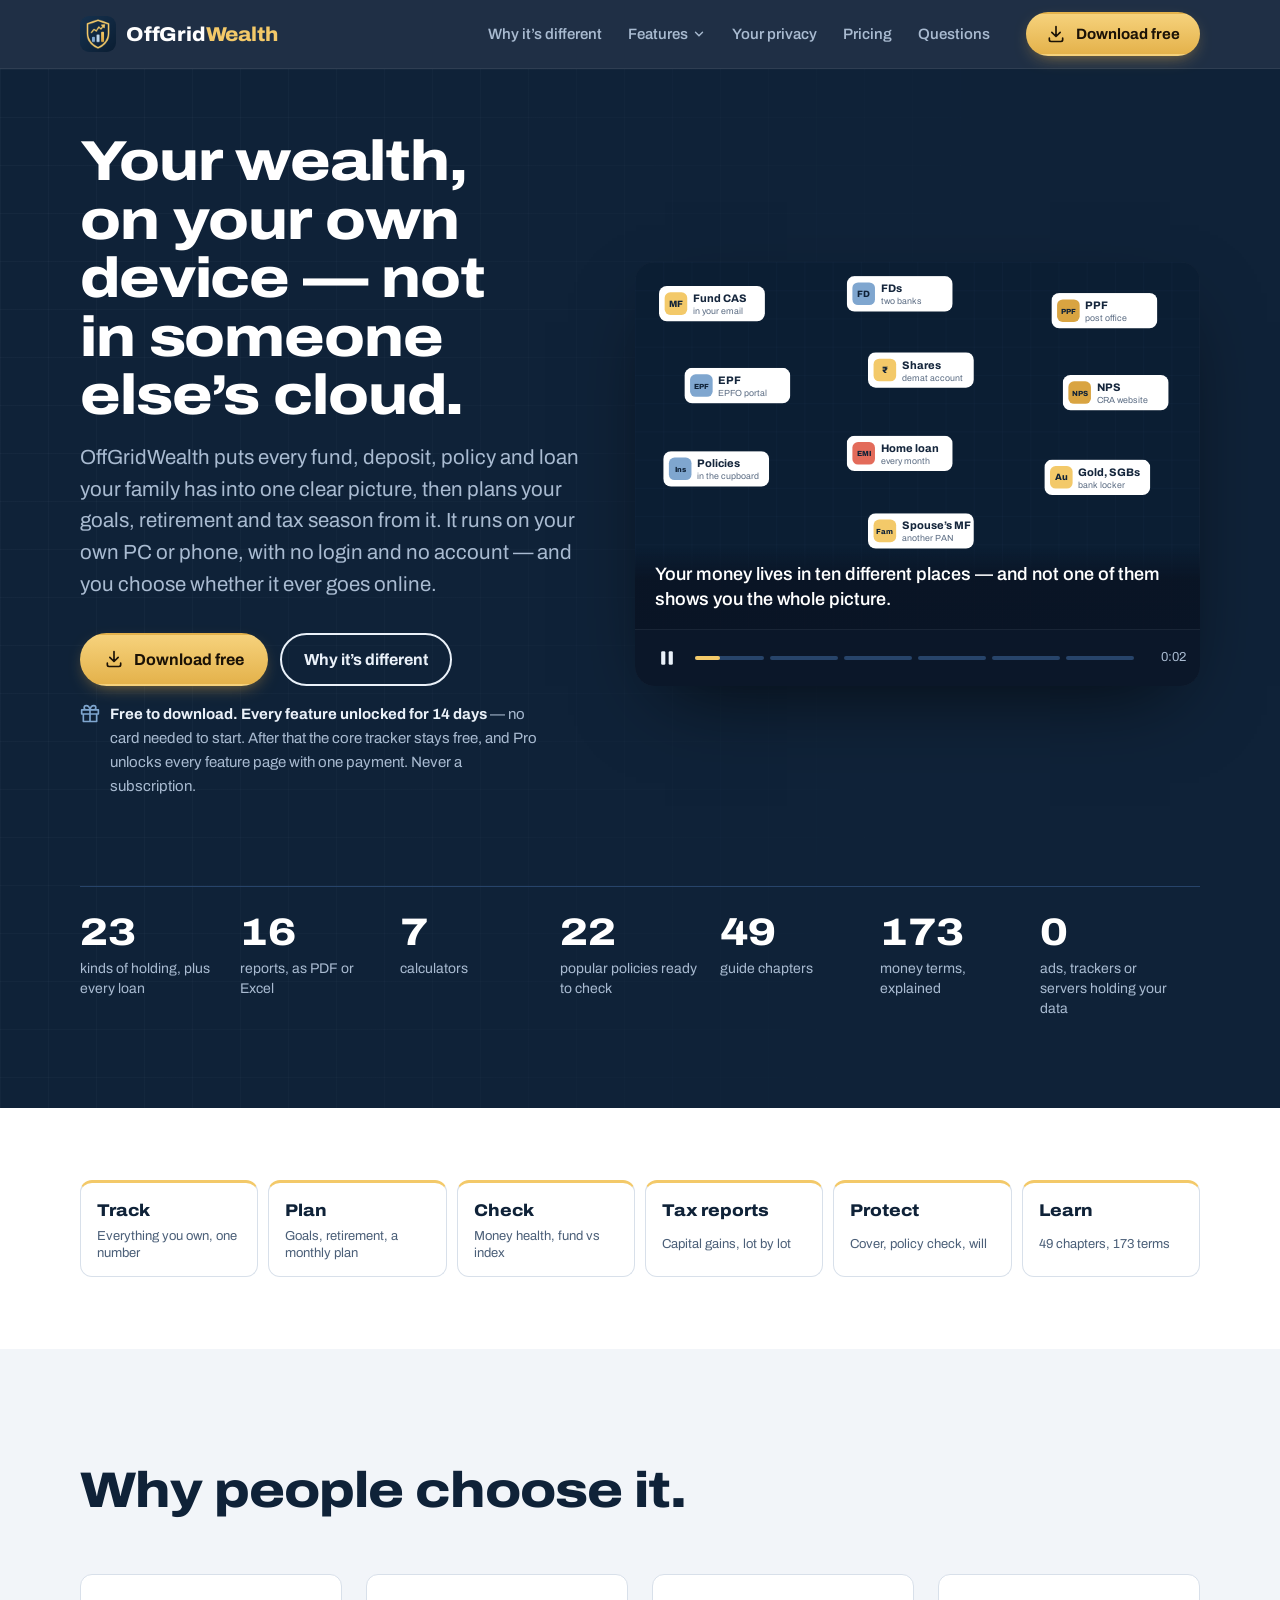
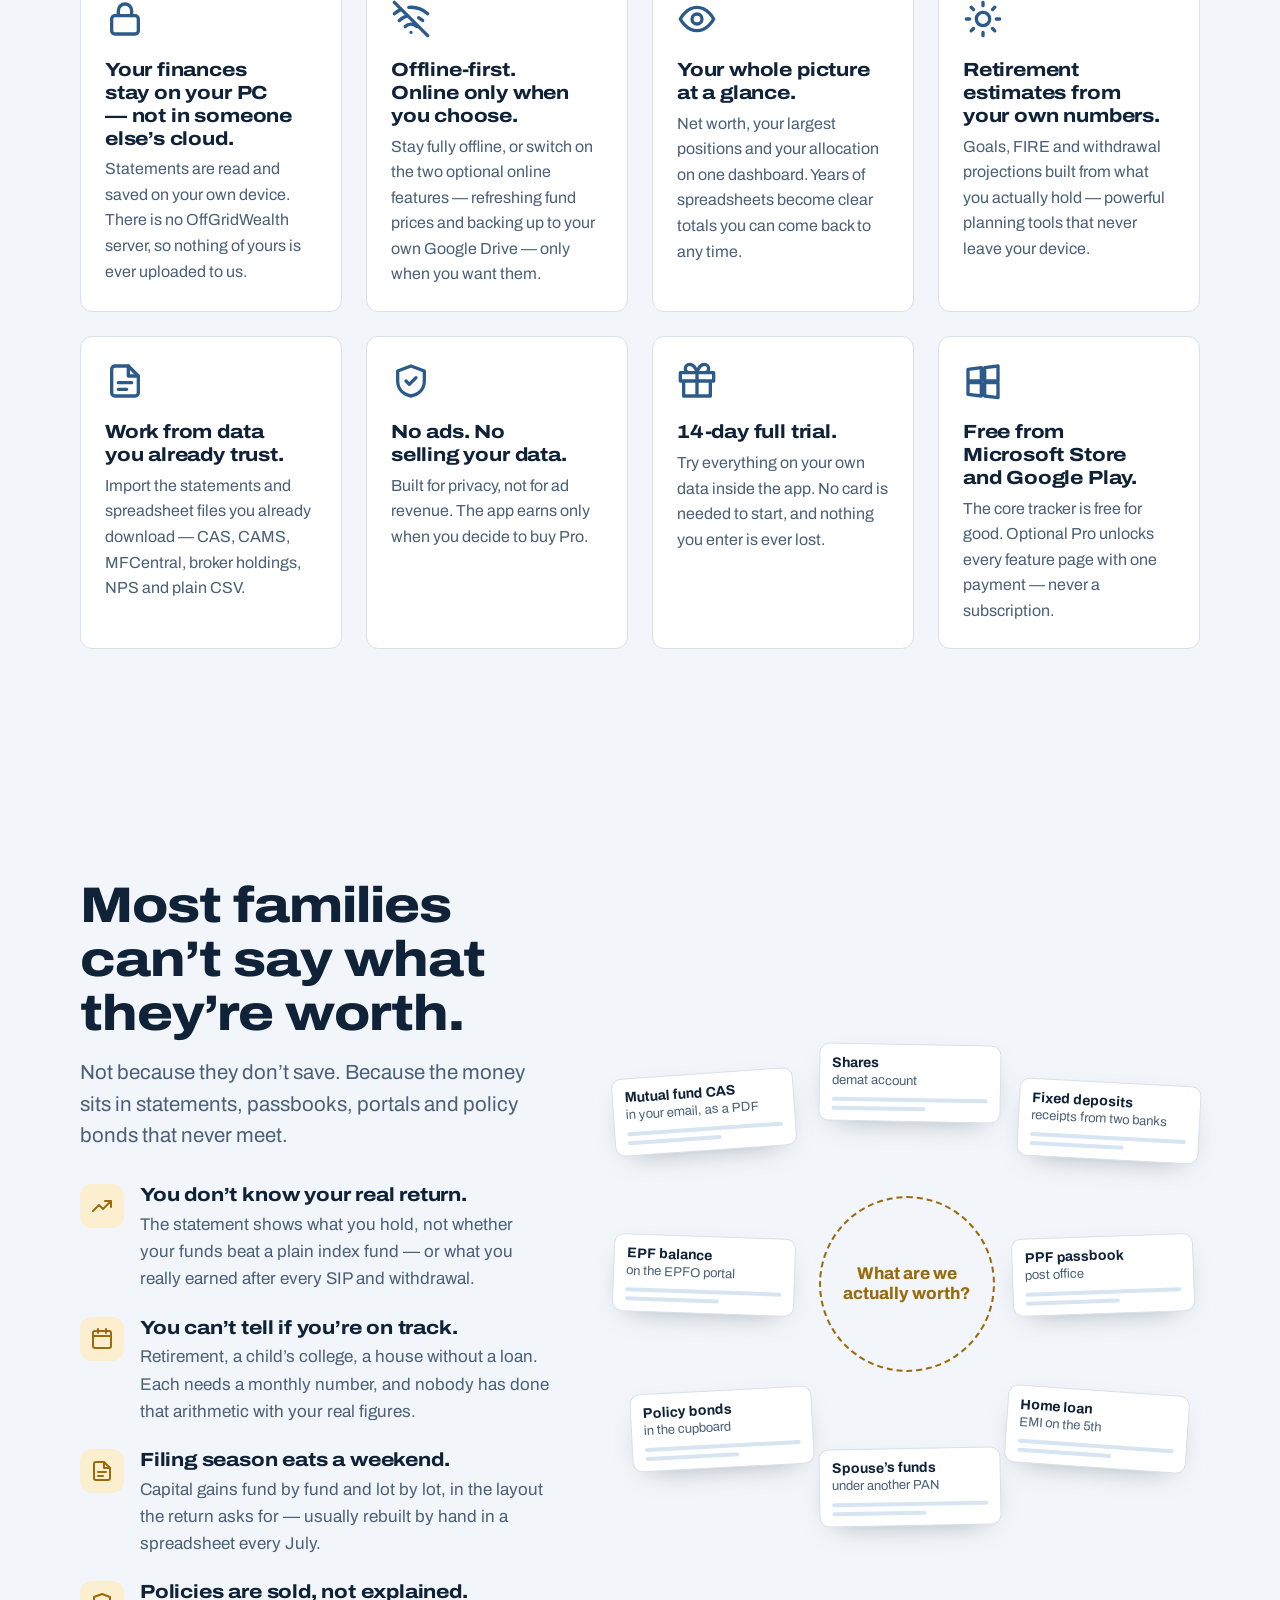
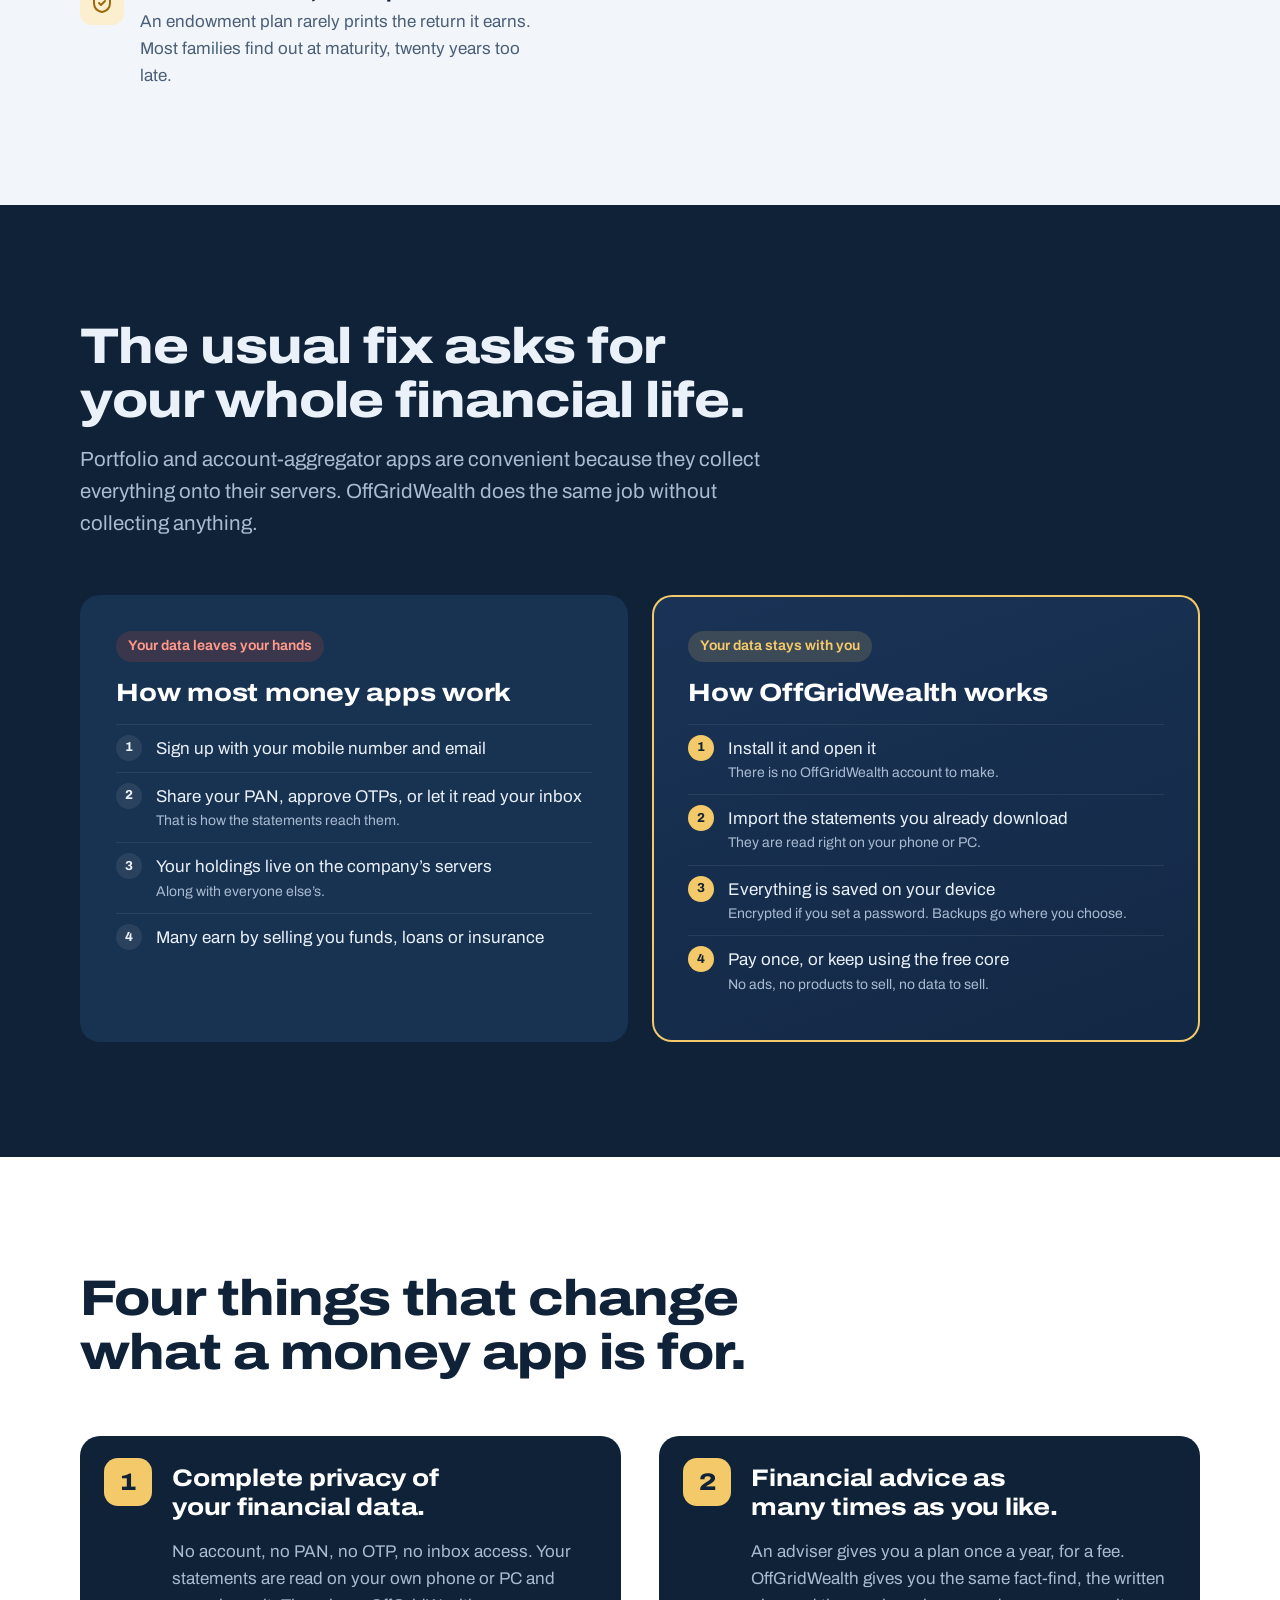
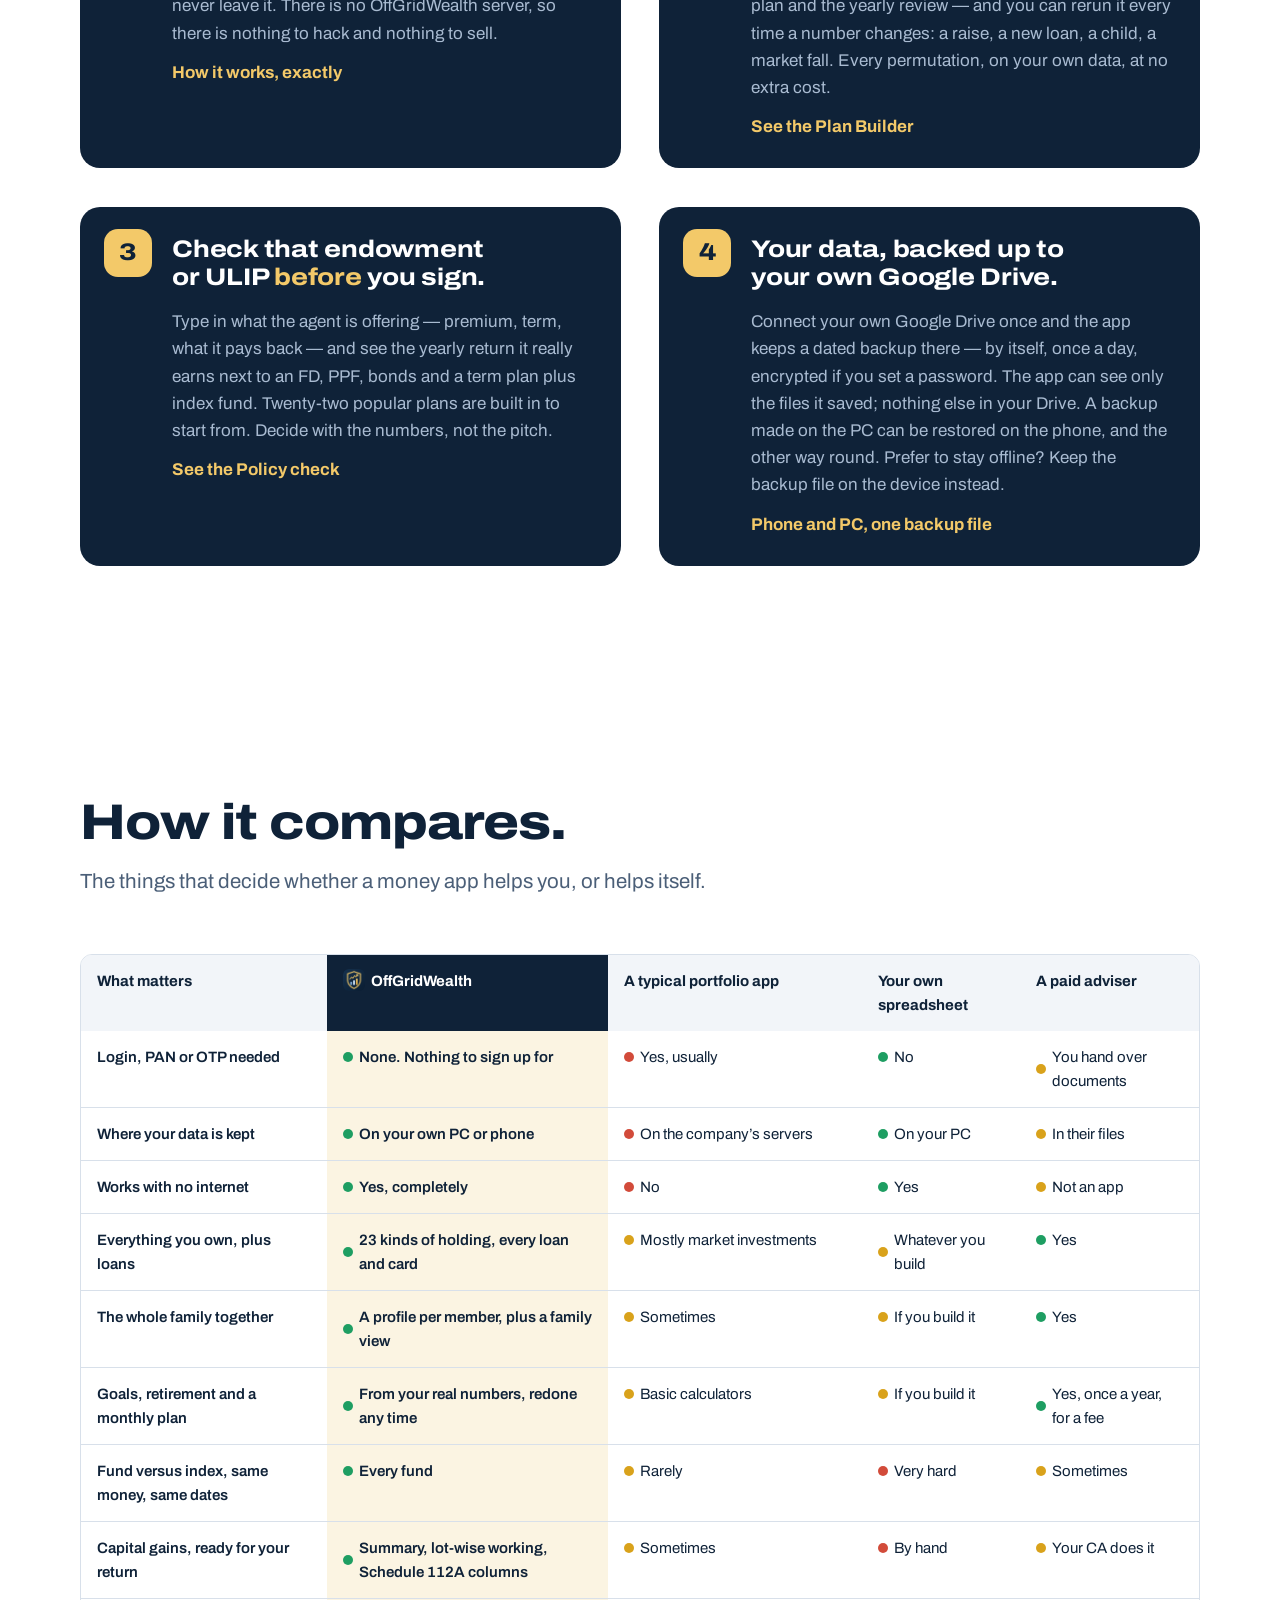
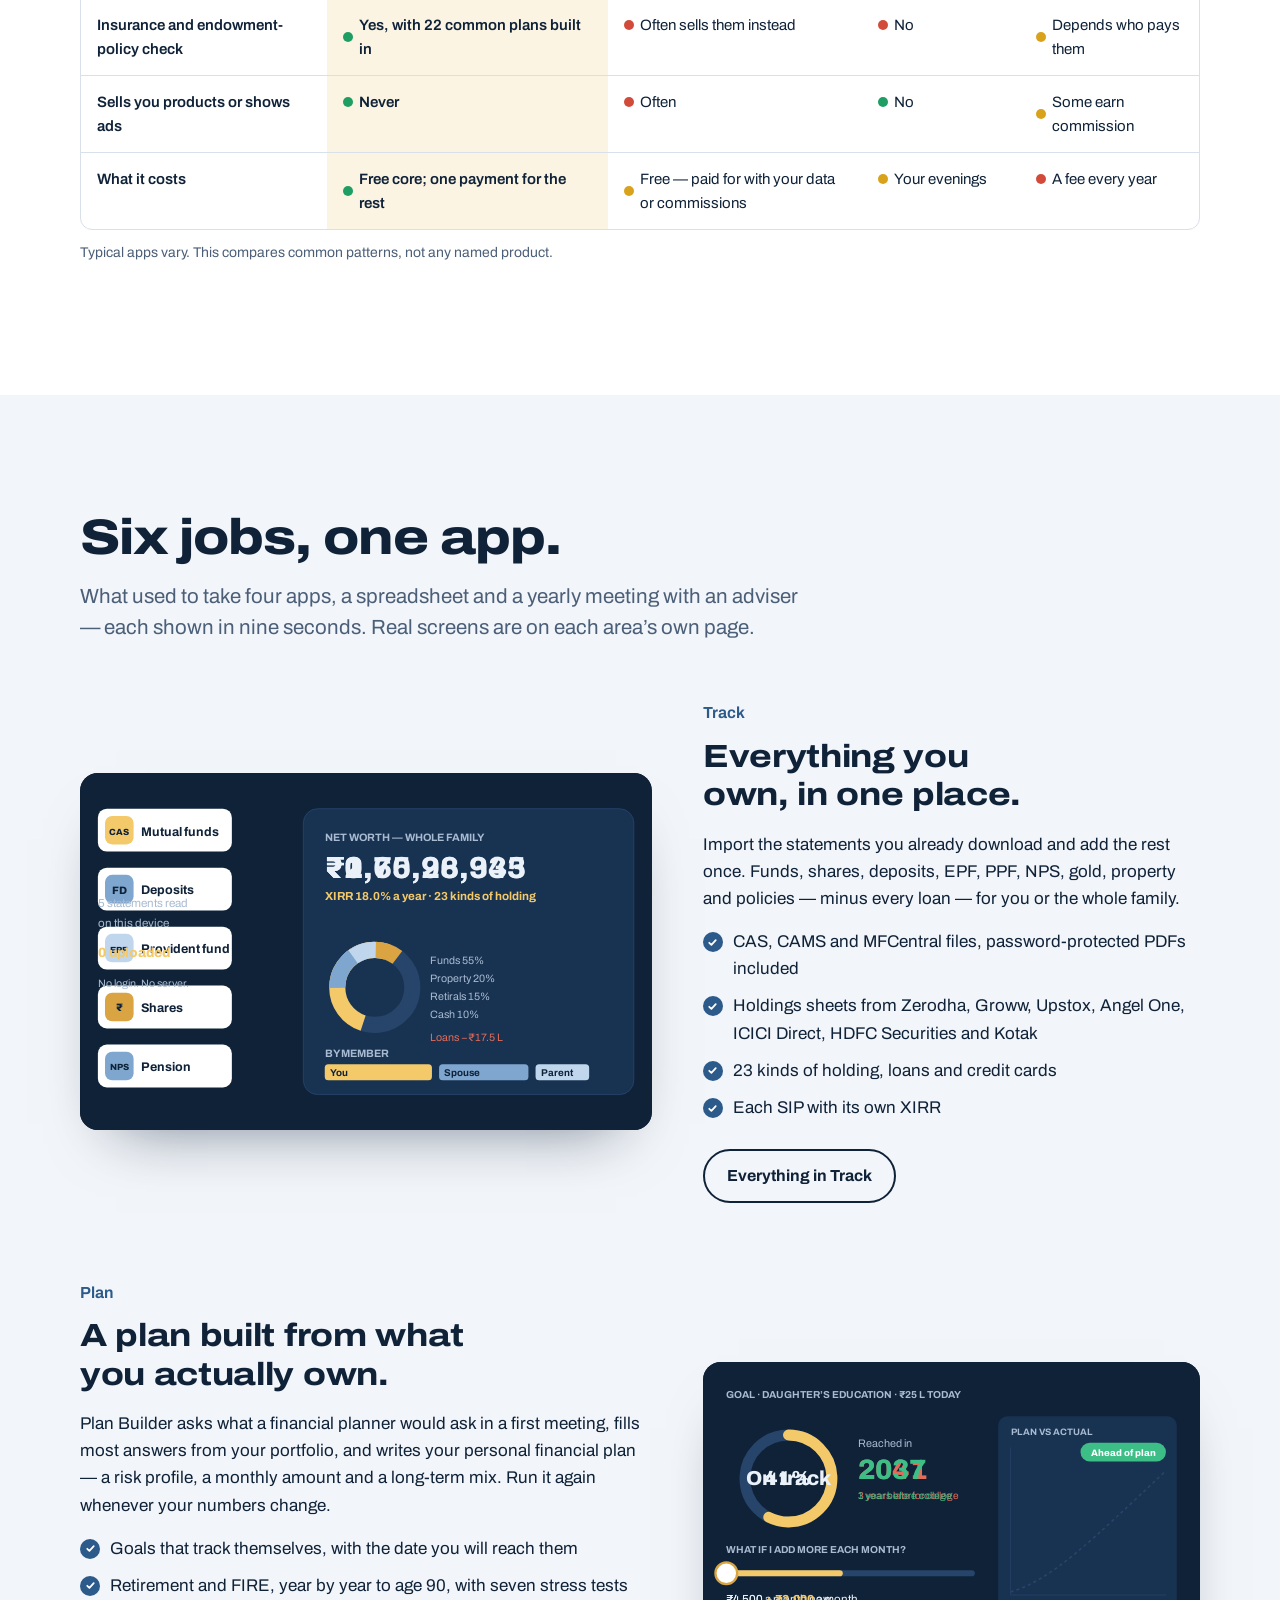
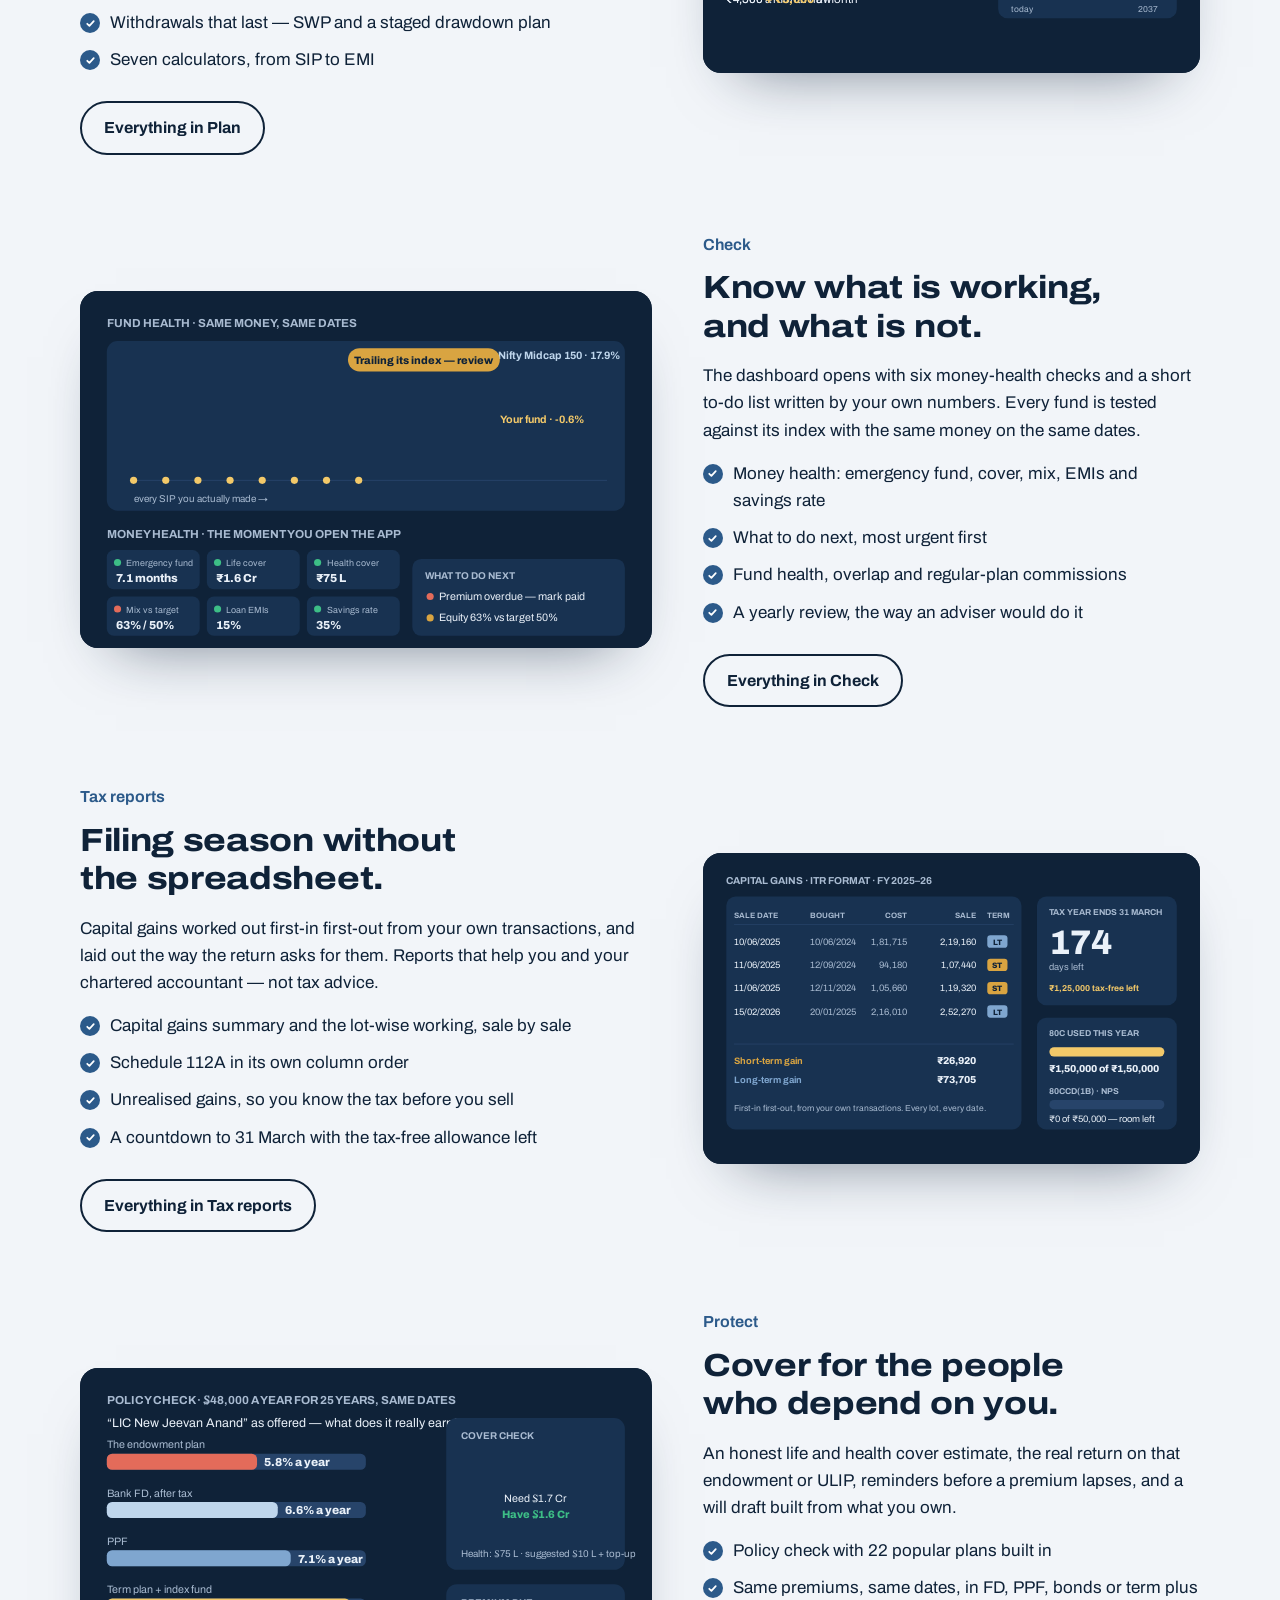
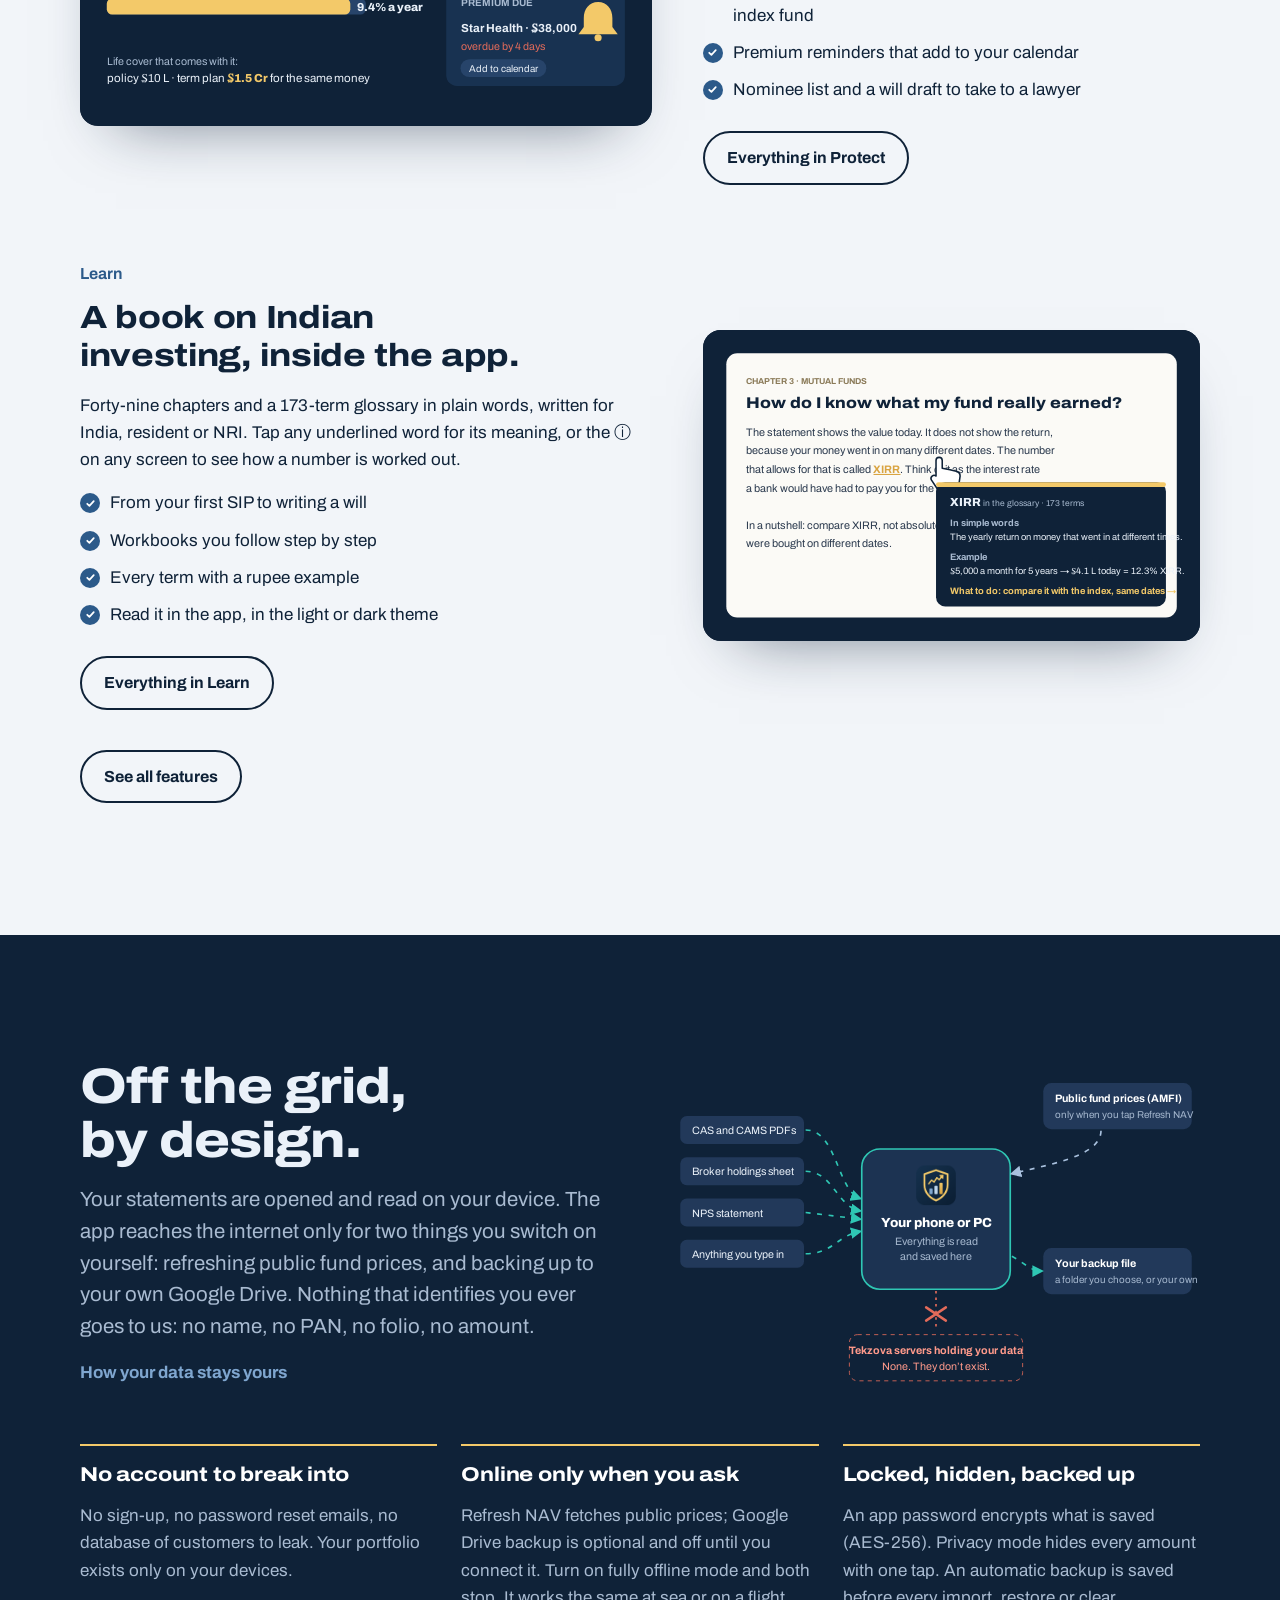
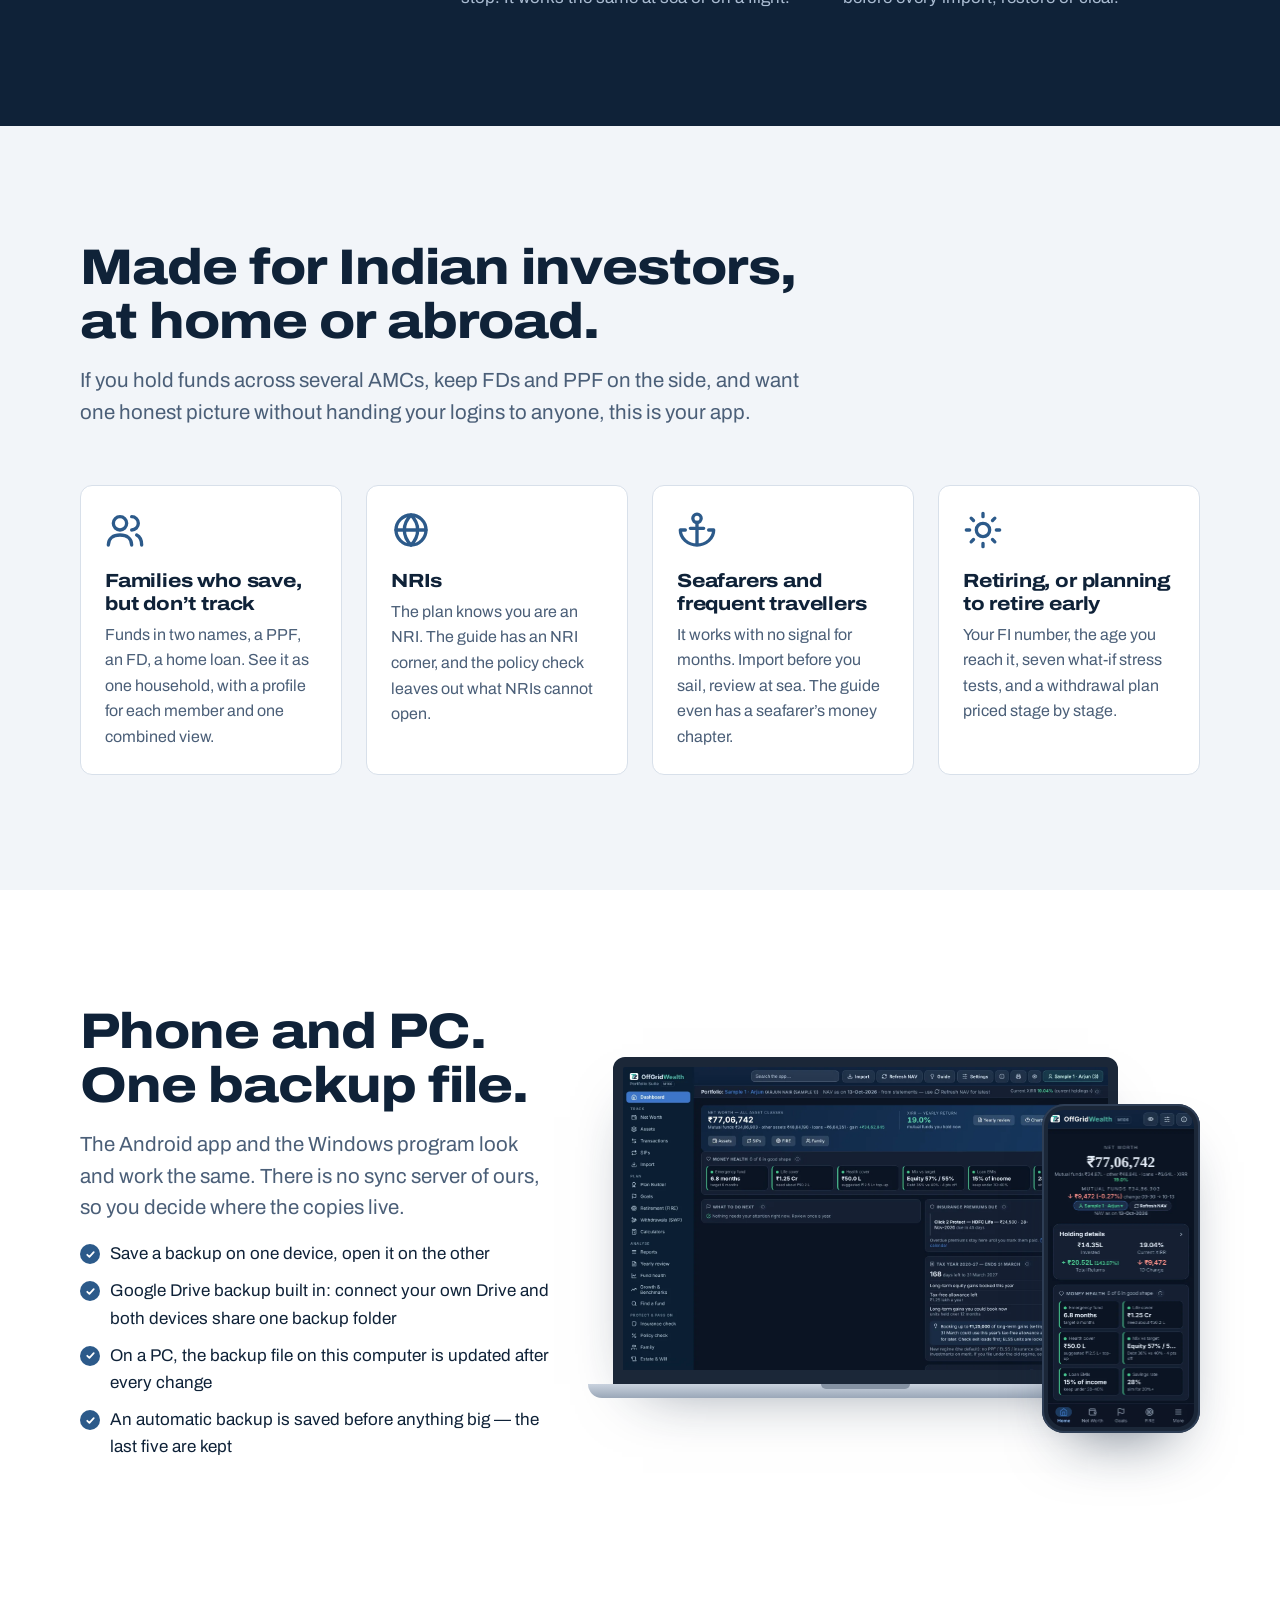
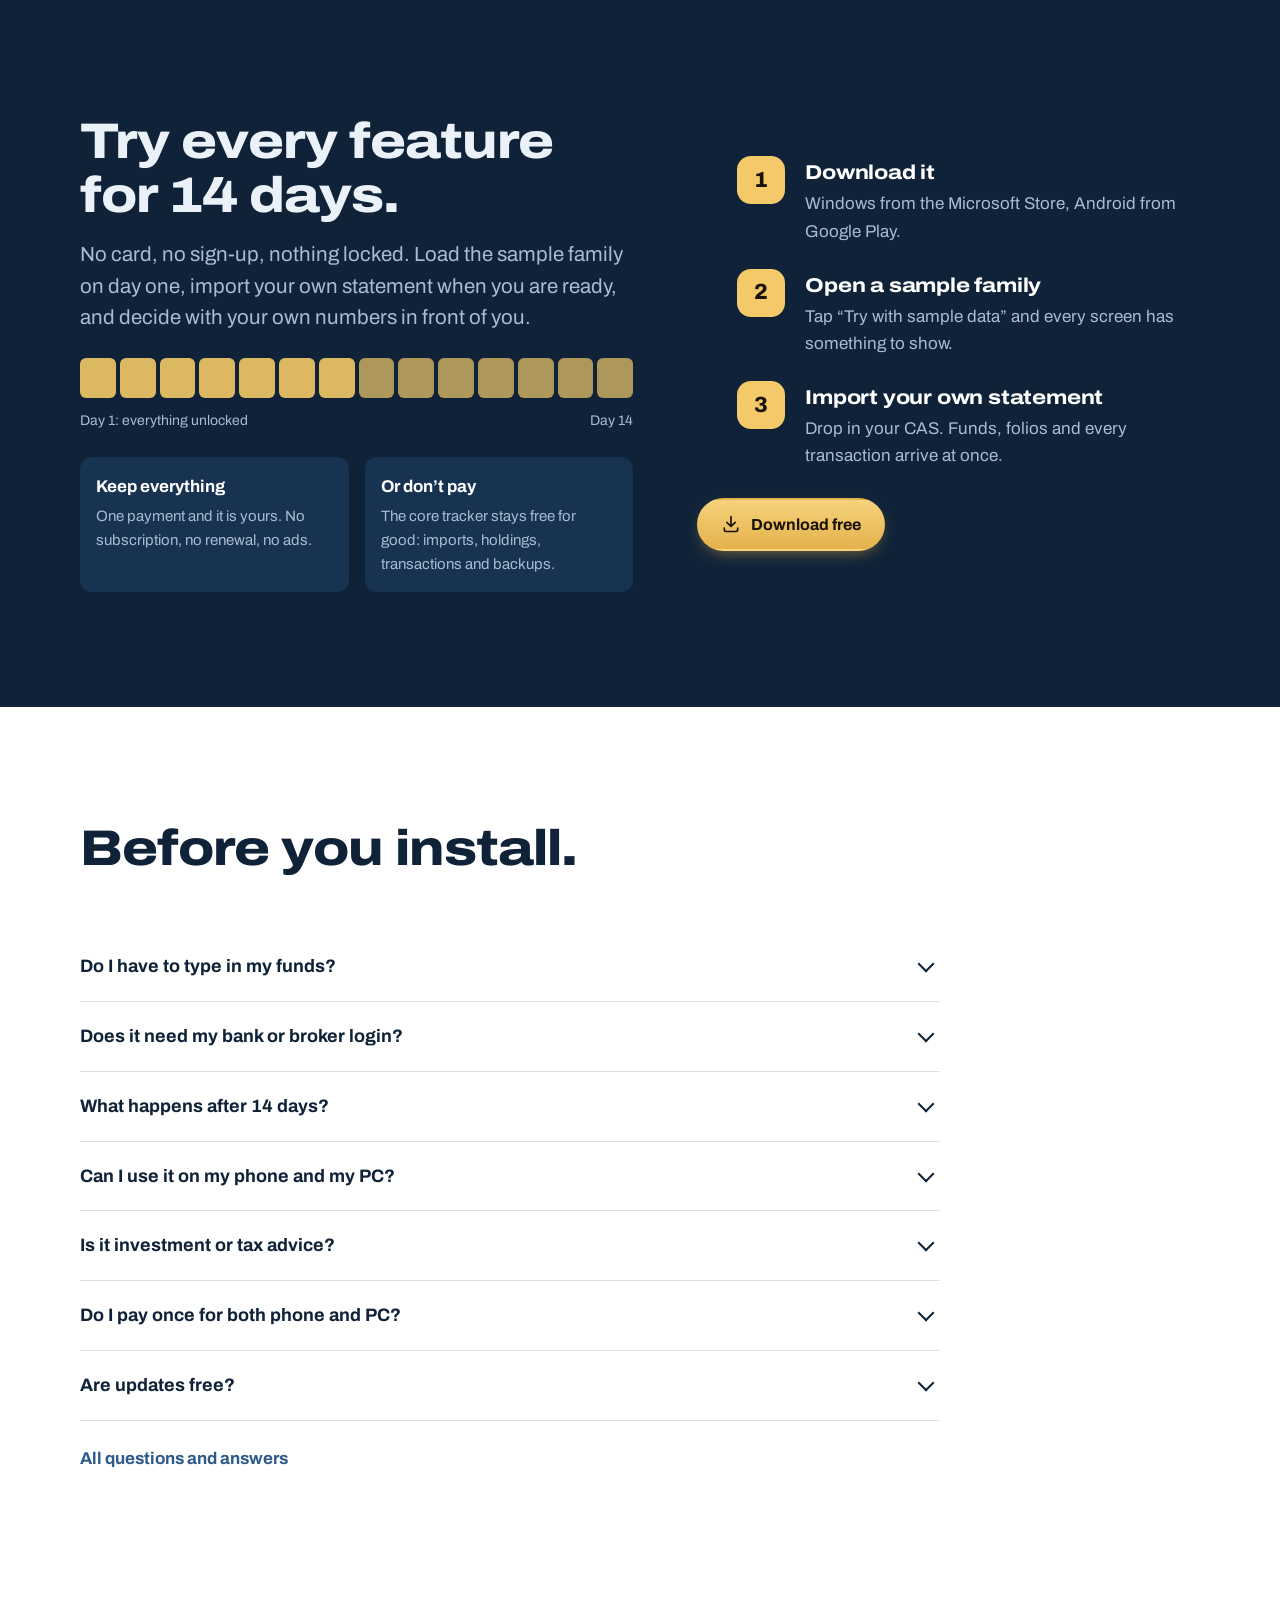
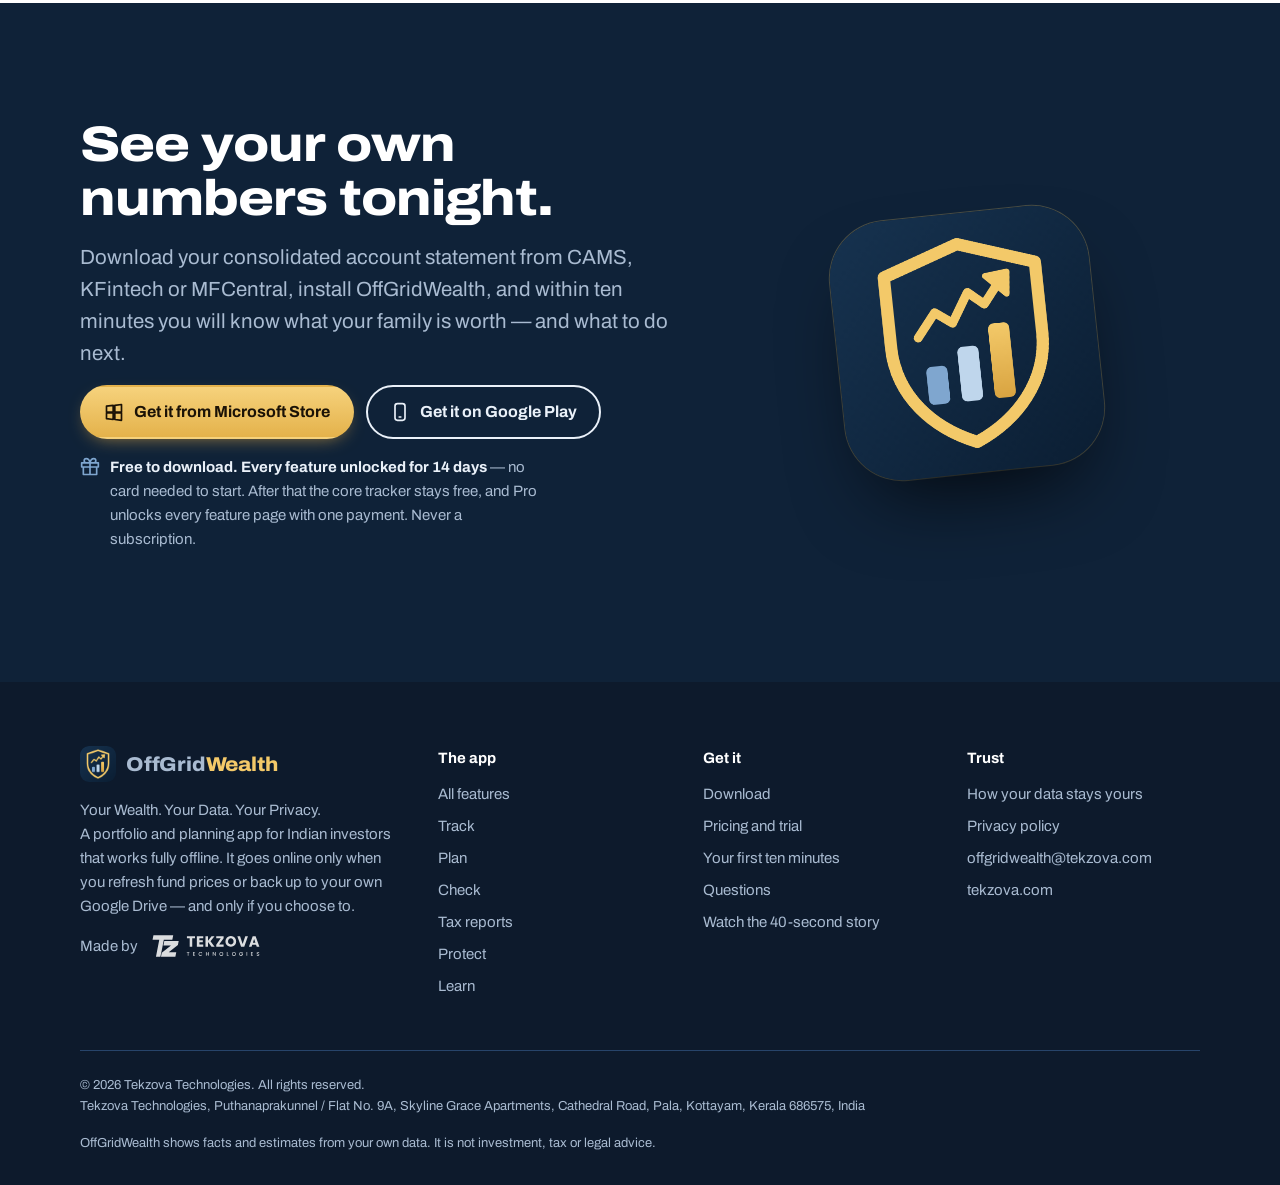
==== commit f55a4547: "Address: Skyline Grace Apartments Co-Authored-By: Claude Fable 5.1 <noreply@anthropic.com> Claude-Se" ====
--- a/index.html
+++ b/index.html
@@ -192,7 +192,7 @@
 <div><h4>Get it</h4><ul><li><a href="download.html">Download</a></li><li><a href="download.html#pricing">Pricing and trial</a></li><li><a href="download.html#start">Your first ten minutes</a></li><li><a href="faq.html">Questions</a></li><li><a href="film.html">Watch the 40-second story</a></li></ul></div>
 <div><h4>Trust</h4><ul><li><a href="privacy.html">How your data stays yours</a></li><li><a href="privacy-policy.html">Privacy policy</a></li><li><a href="mailto:offgridwealth@tekzova.com">offgridwealth@tekzova.com</a></li><li><a href="https://www.tekzova.com/">tekzova.com</a></li></ul></div>
 </div>
-<div class="legal"><span>© <span id="yr">2026</span> Tekzova Technologies. All rights reserved.<br>Tekzova Technologies, Puthanaprakunnel / Flat No. 9A, Skyline Grace, Cathedral Road, Pala, Kottayam, Kerala 686575, India</span>
+<div class="legal"><span>© <span id="yr">2026</span> Tekzova Technologies. All rights reserved.<br>Tekzova Technologies, Puthanaprakunnel / Flat No. 9A, Skyline Grace Apartments, Cathedral Road, Pala, Kottayam, Kerala 686575, India</span>
 <span>OffGridWealth shows facts and estimates from your own data. It is not investment, tax or legal advice.</span></div>
 </div></footer>
 <div class="mbar"><a class="btn btn-go" href="download.html"><svg viewBox="0 0 24 24" fill="none" stroke="currentColor" stroke-width="2" stroke-linecap="round" stroke-linejoin="round" aria-hidden="true"><path d="M12 3v12m0 0l-5-5m5 5l5-5M4 17v2a2 2 0 002 2h12a2 2 0 002-2v-2"/></svg>Download free — 14-day full trial</a></div>
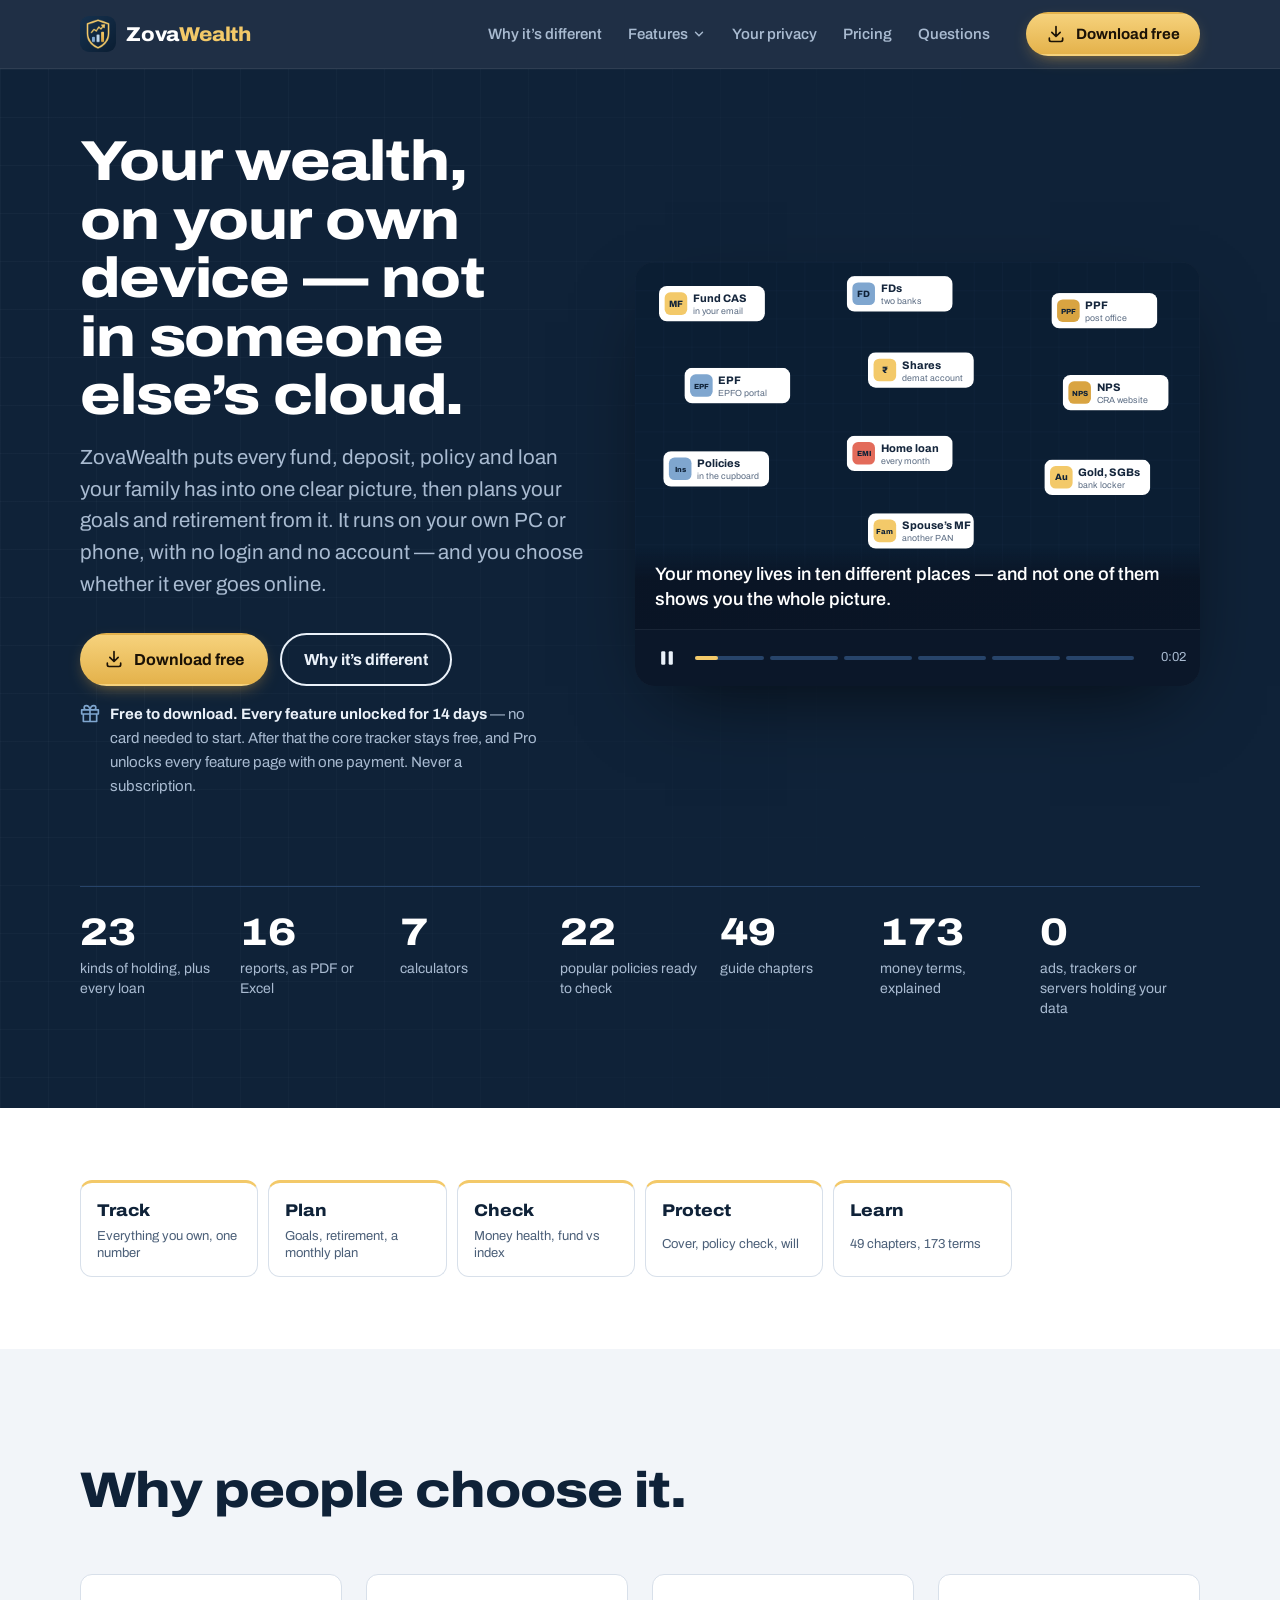
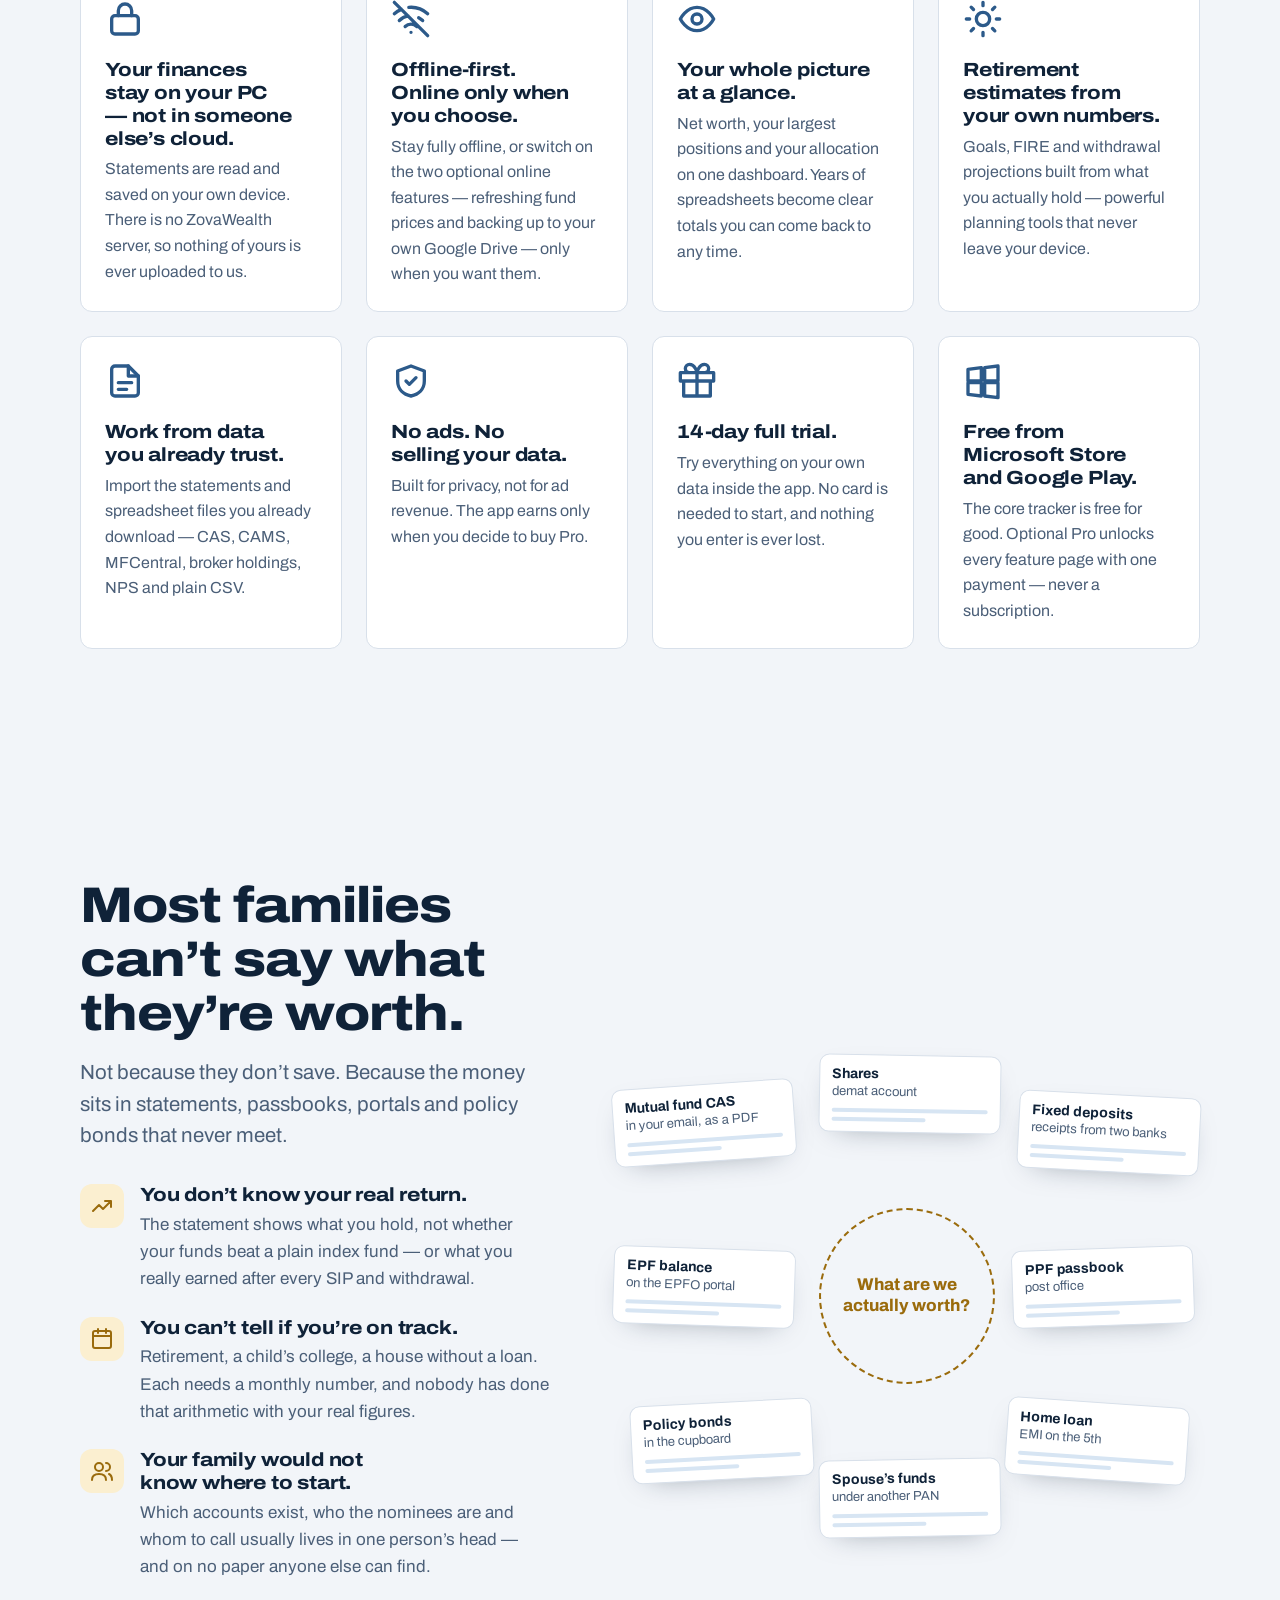
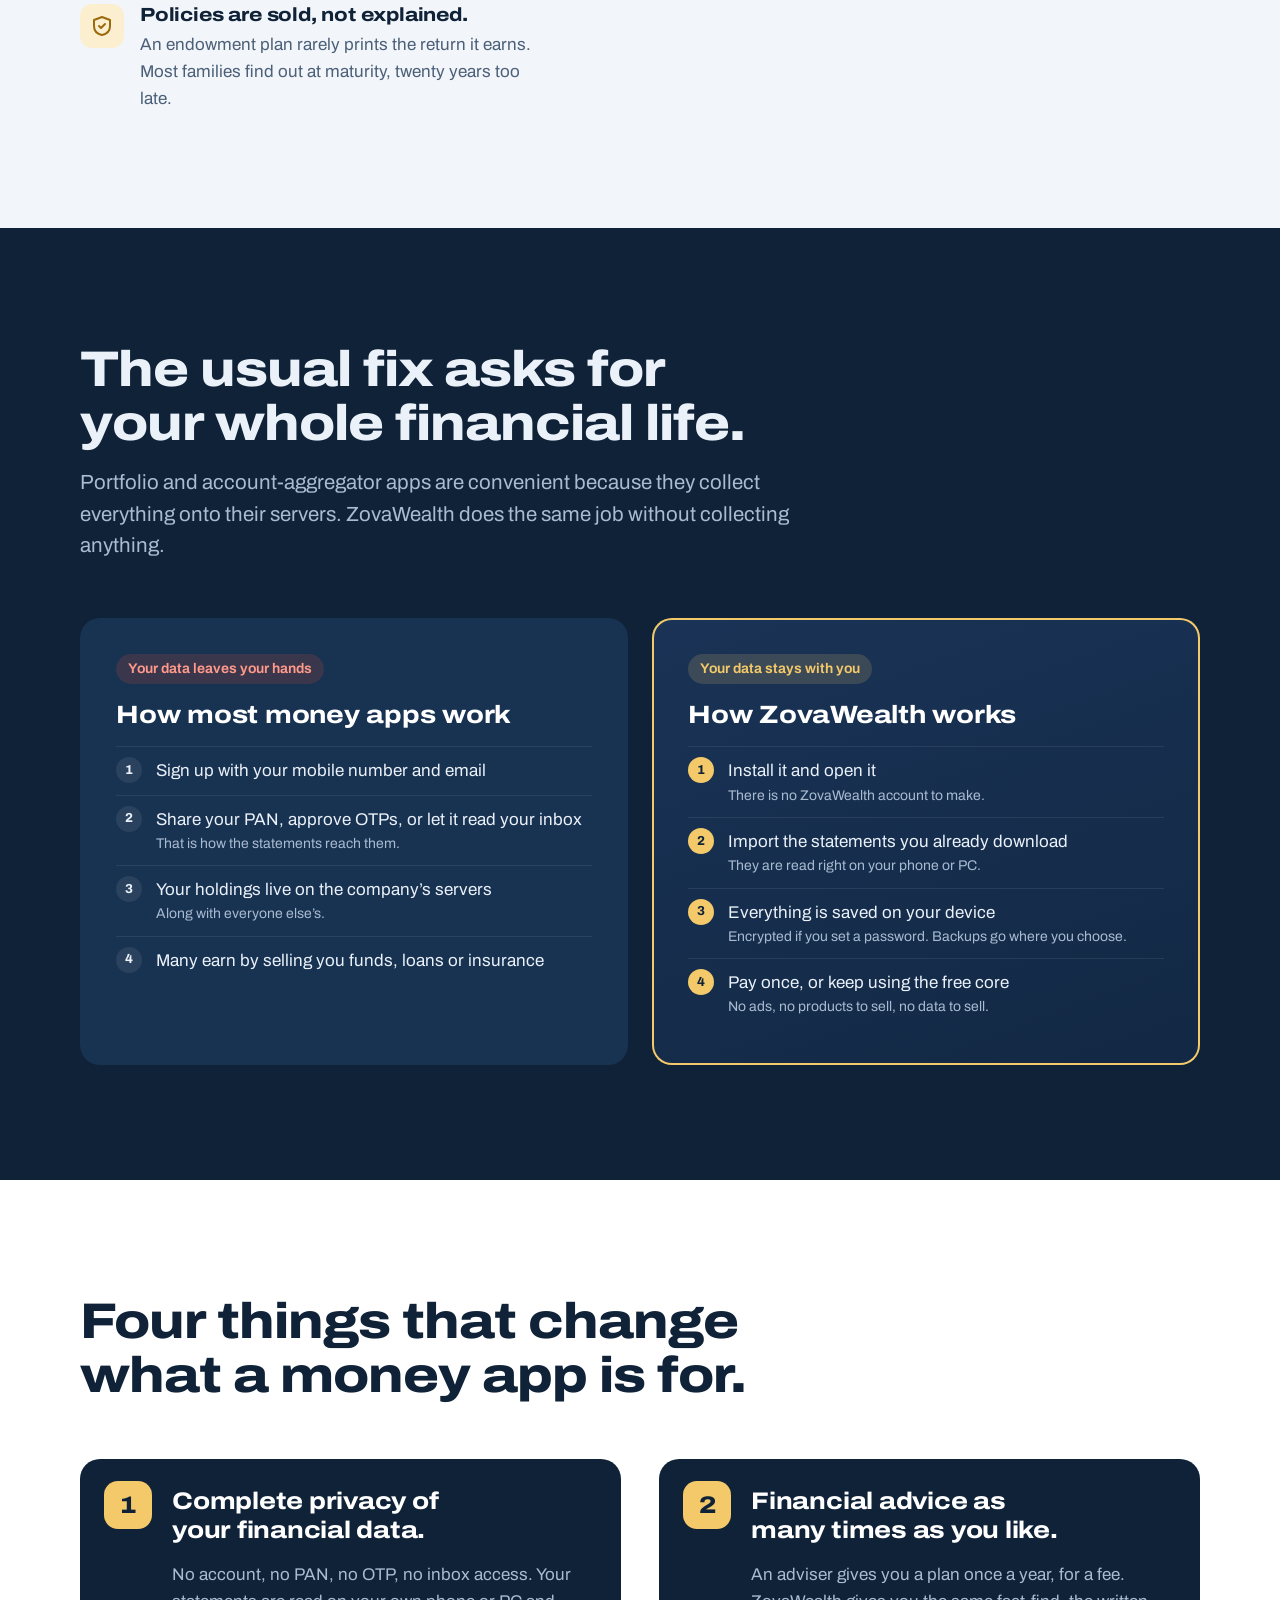
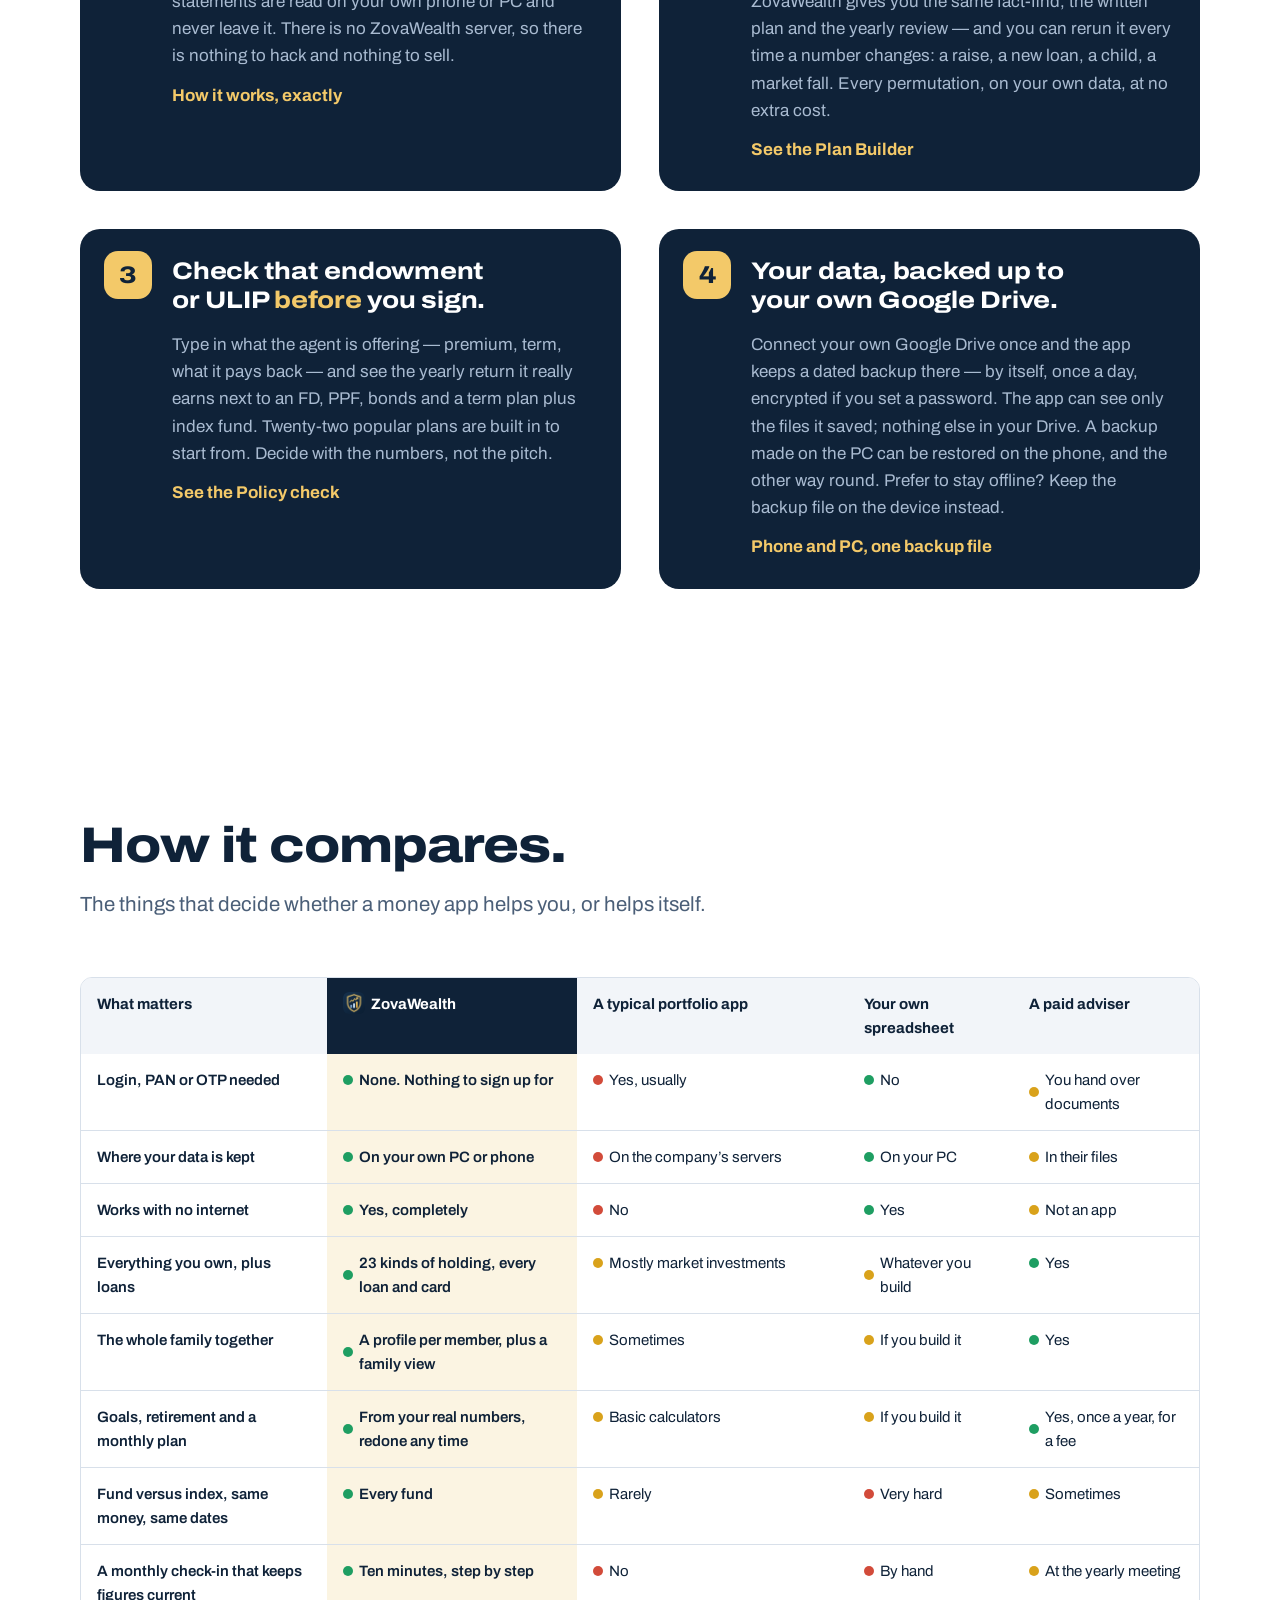
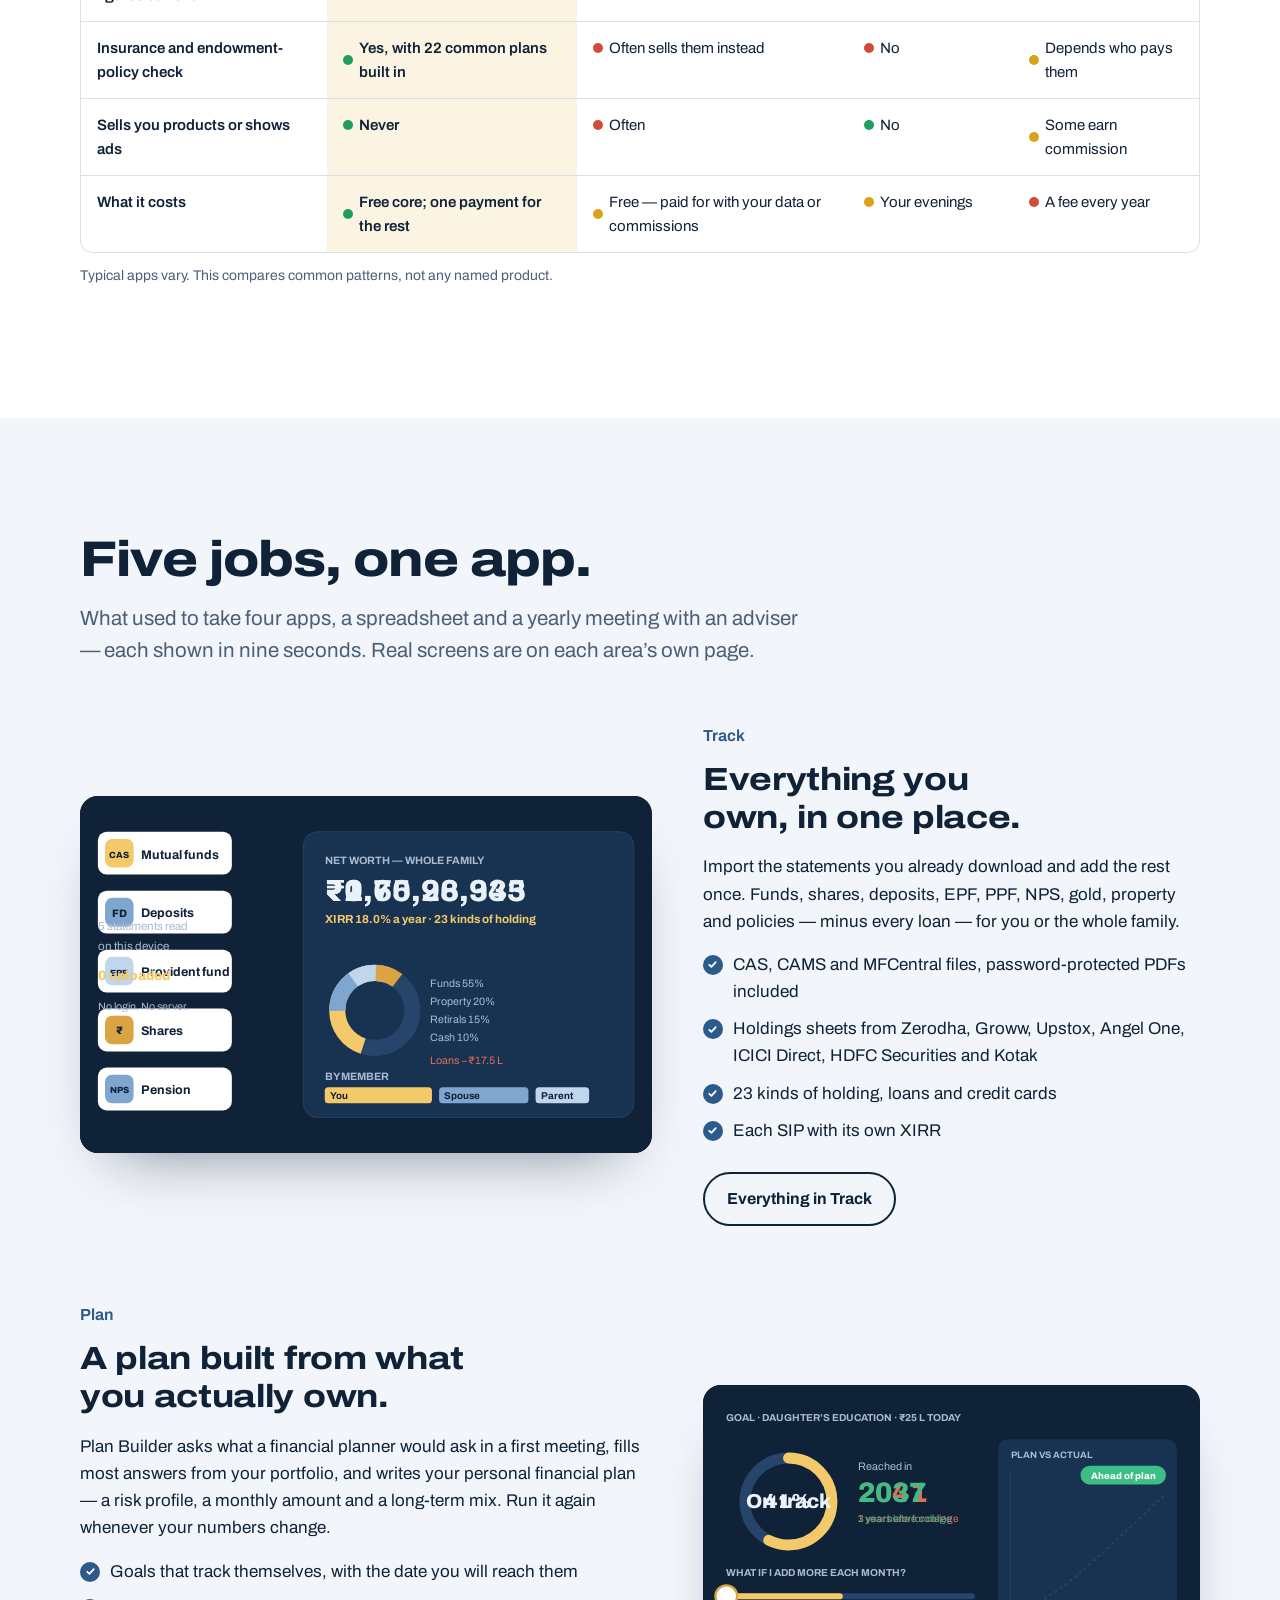
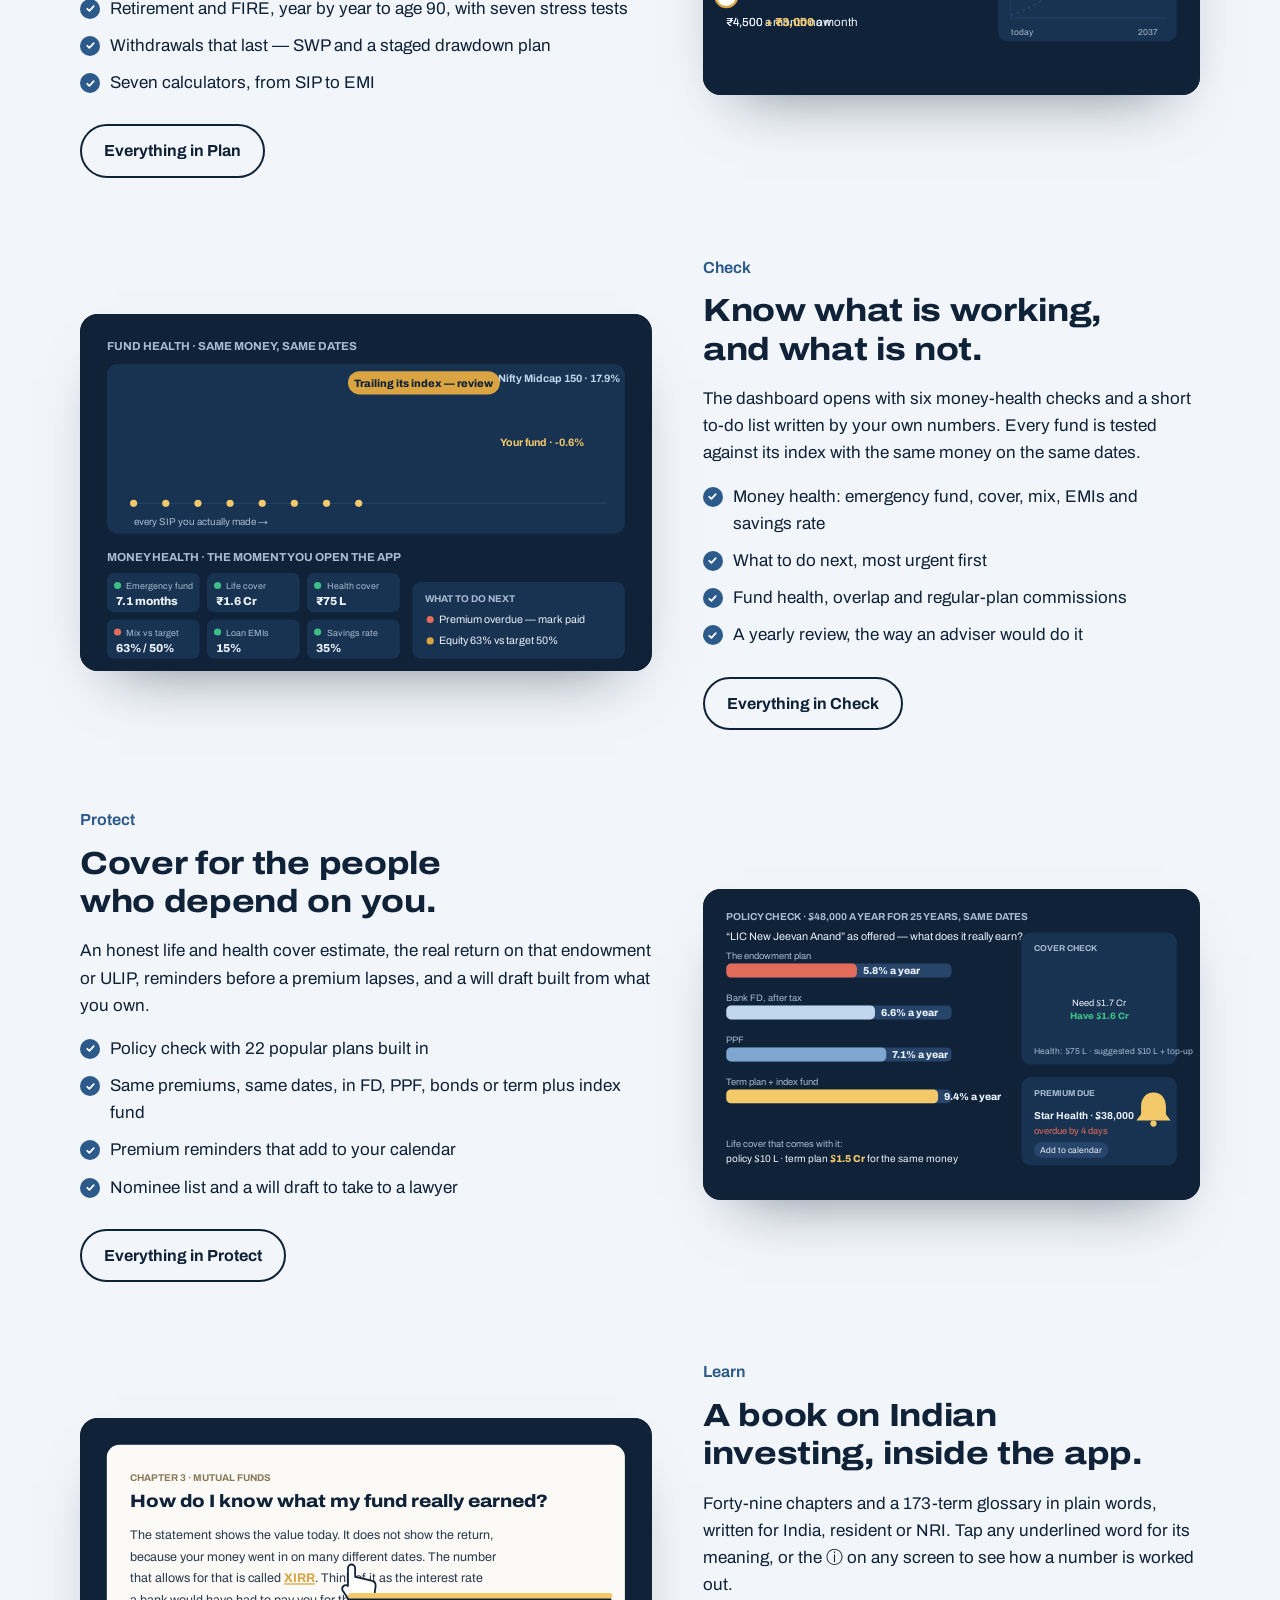
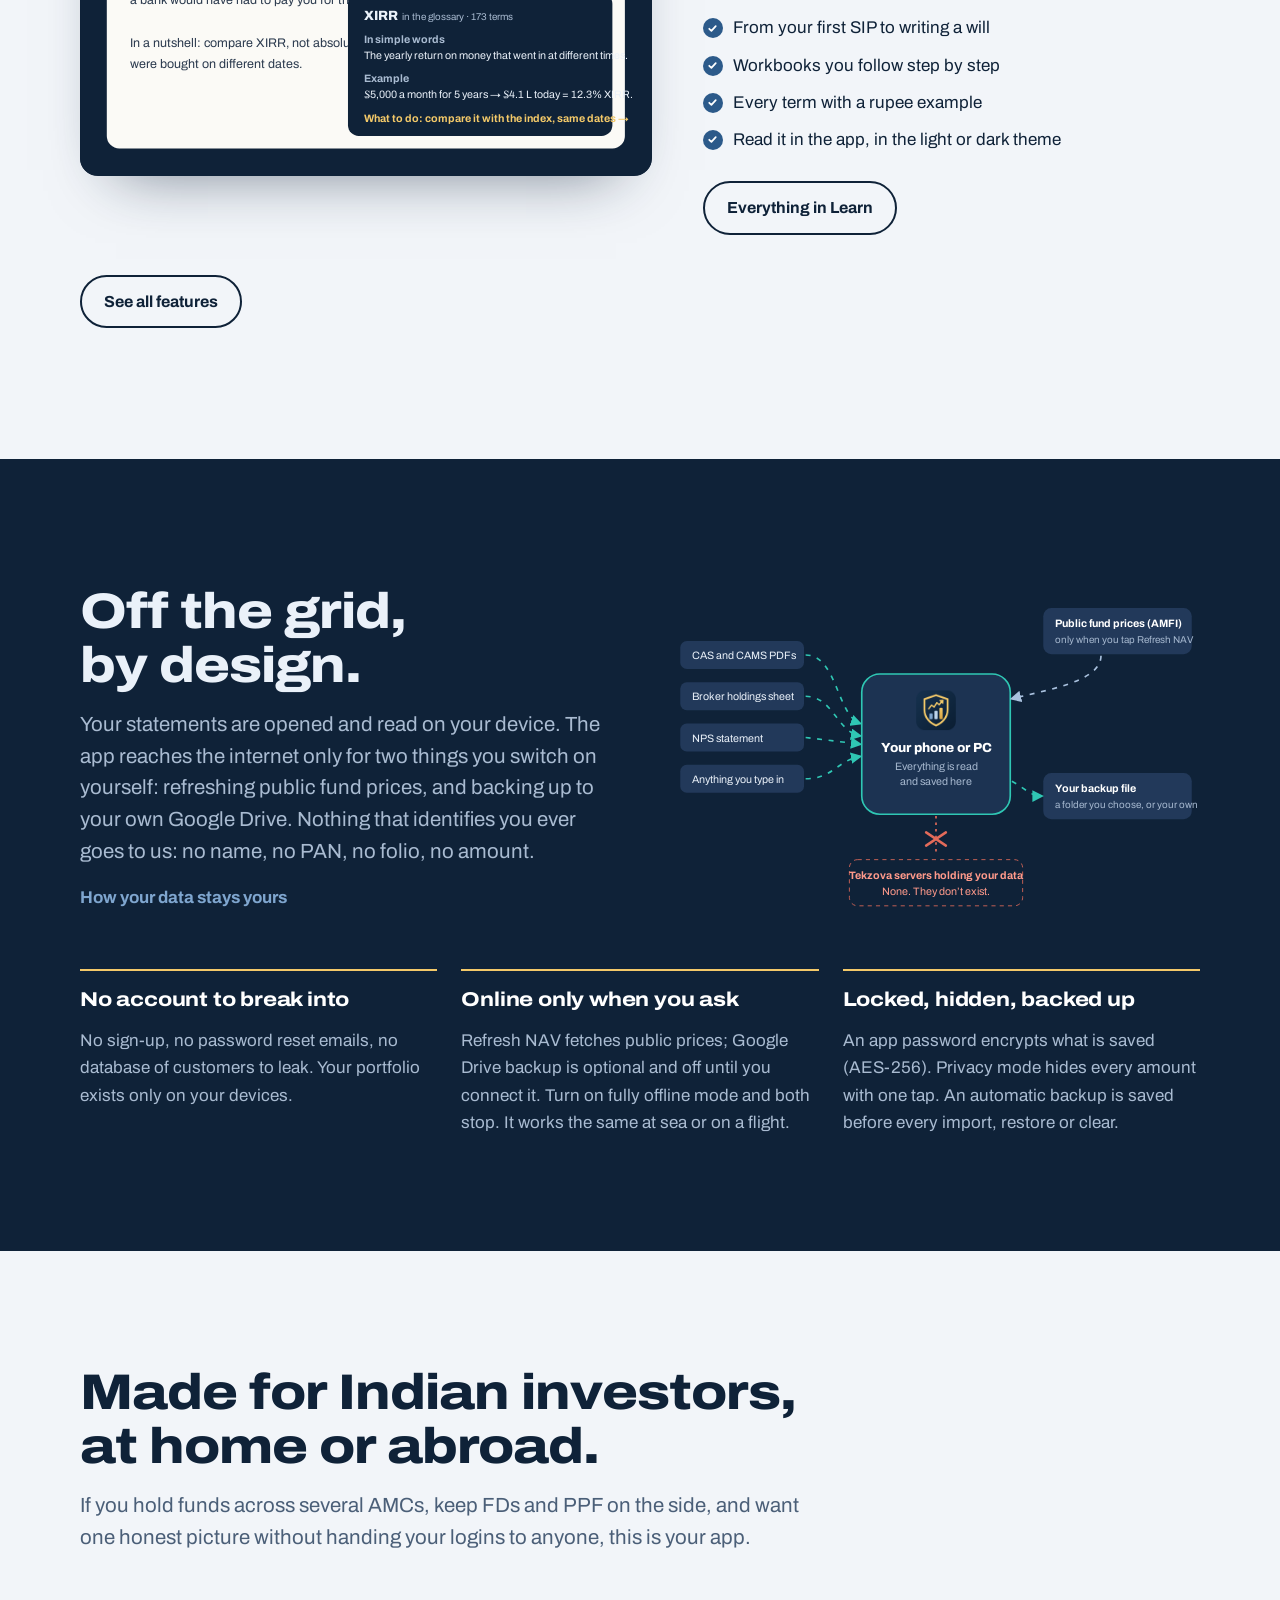
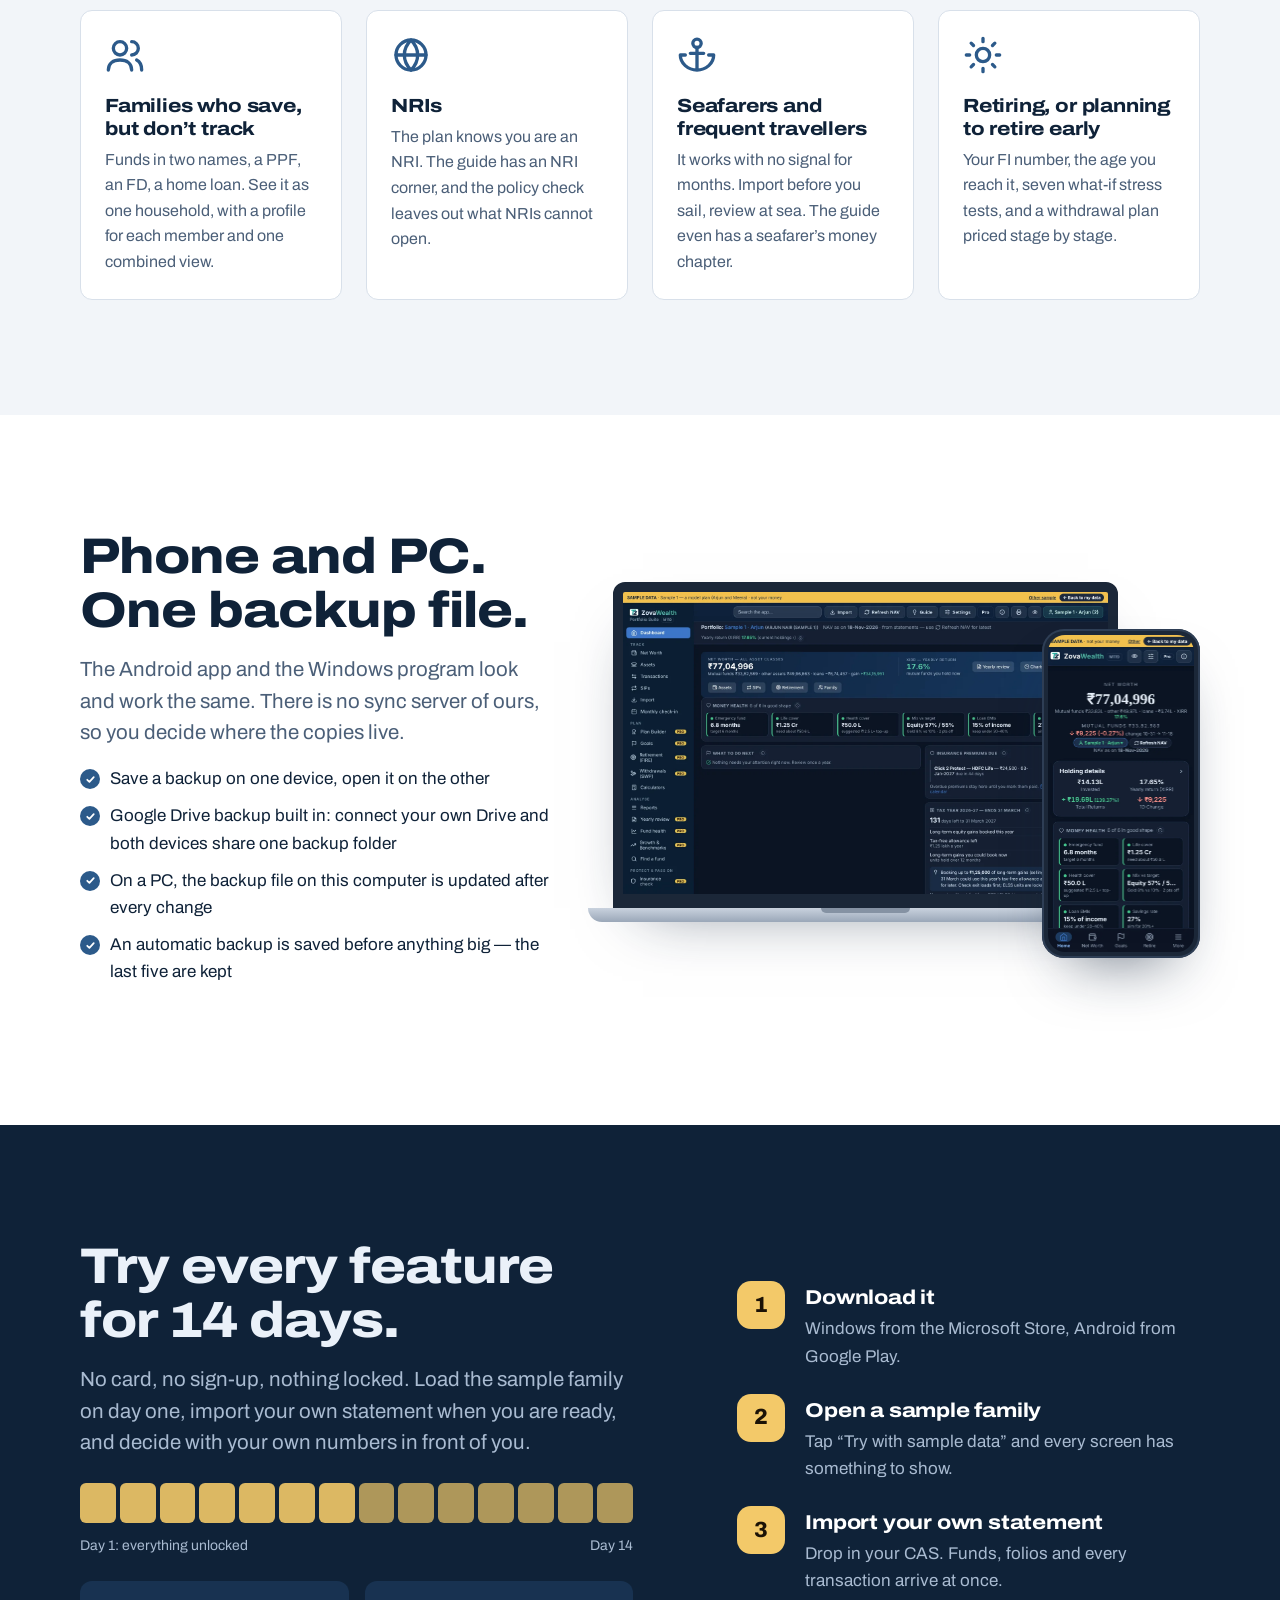
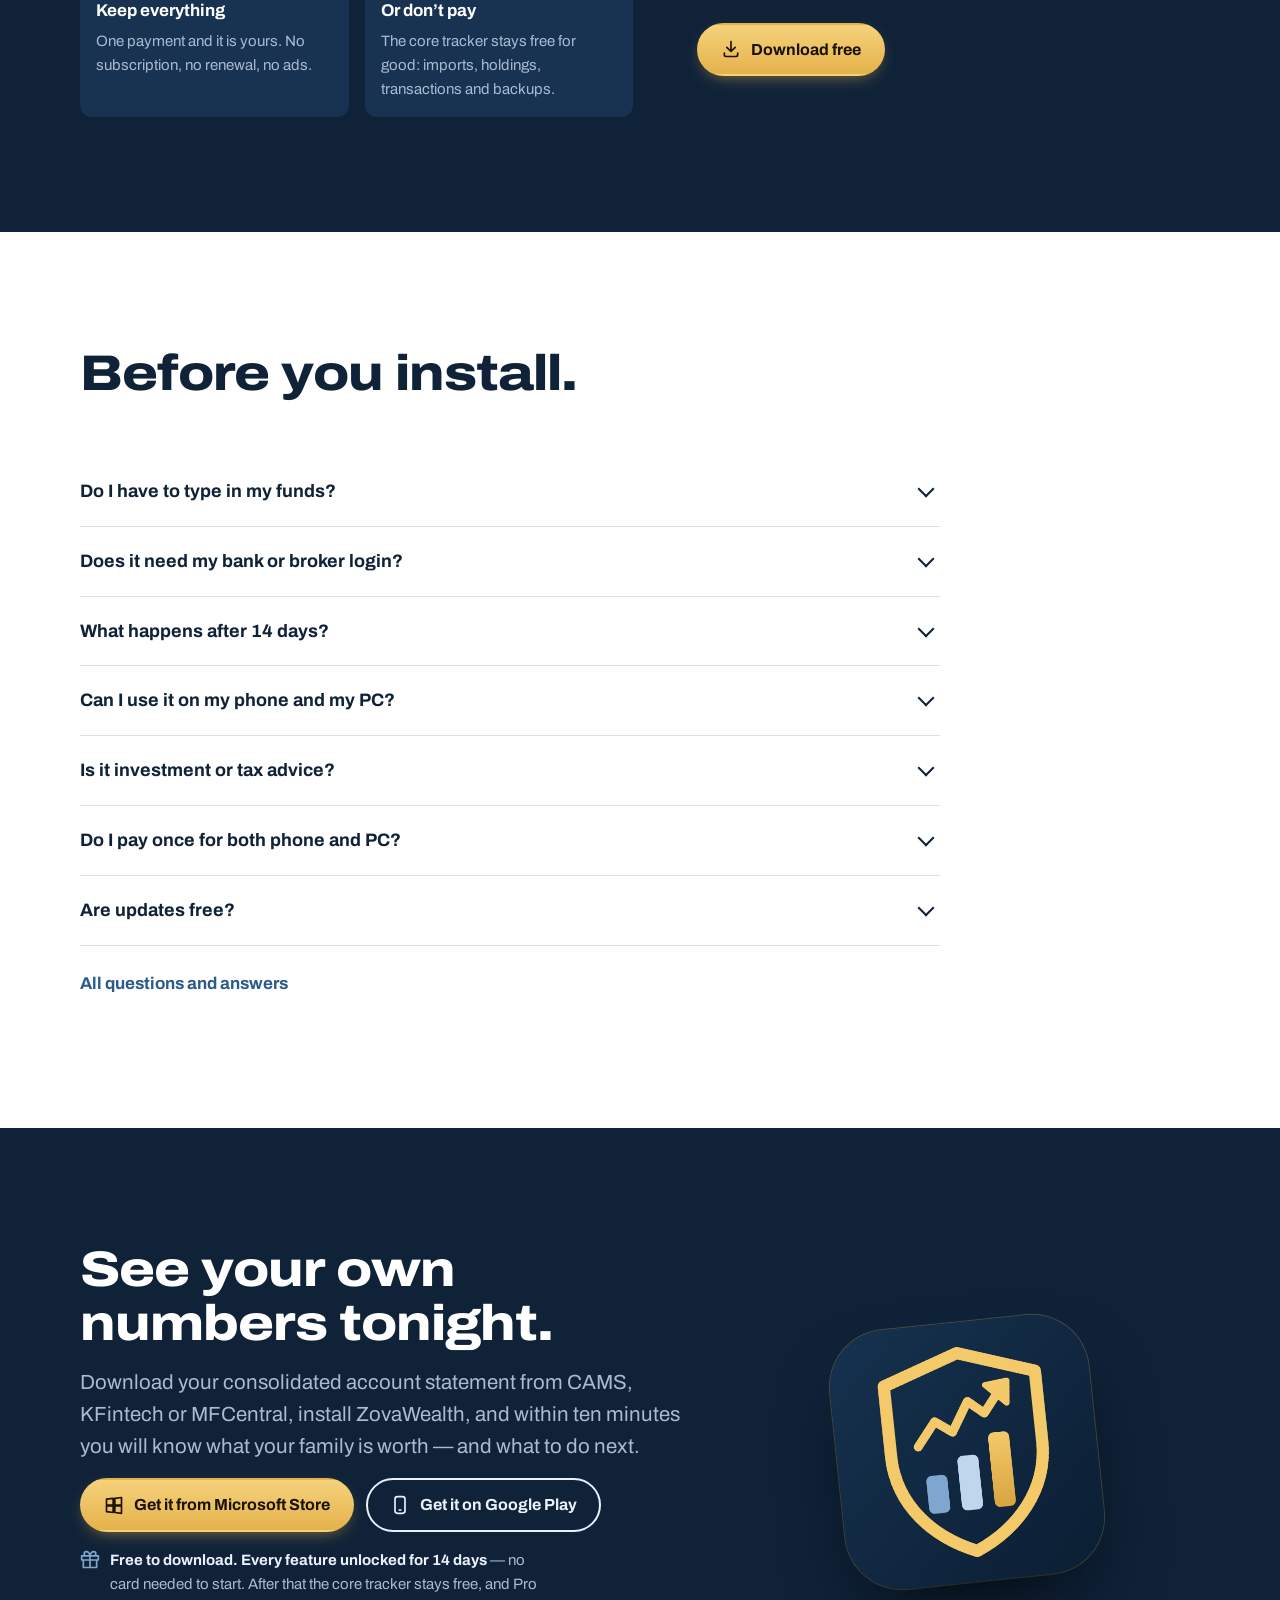
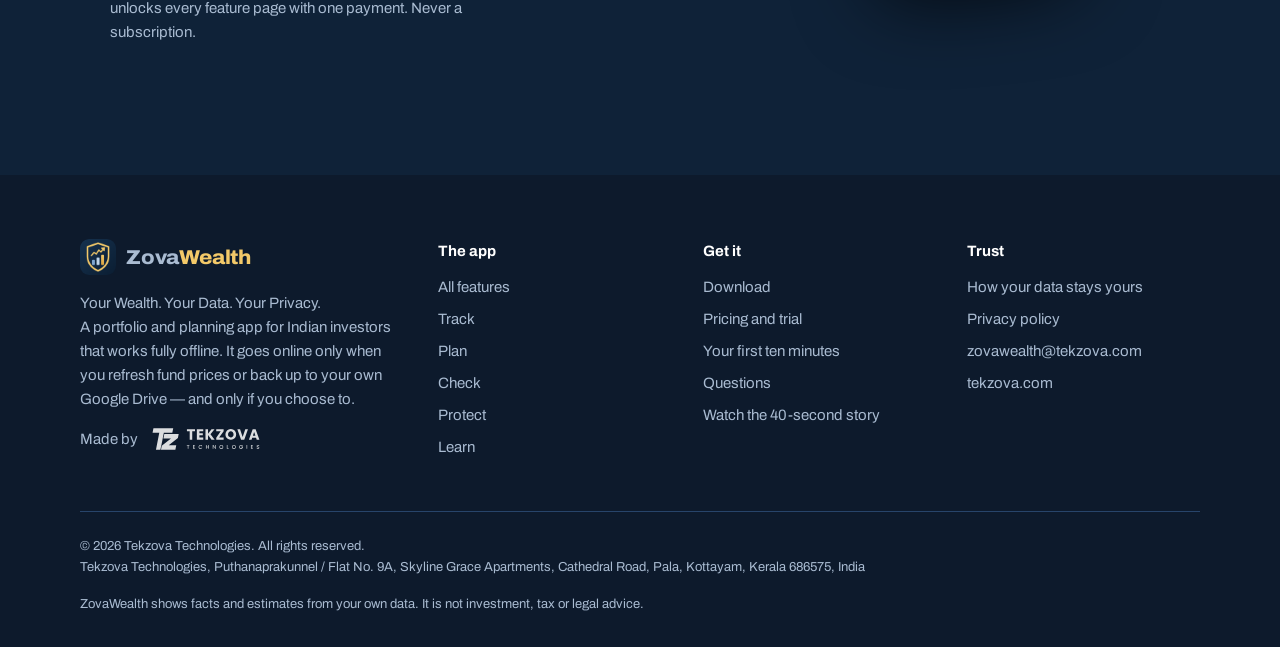
==== commit 71ca0f3c: "Rename to ZovaWealth; tax-report pages removed; screenshots from build M119 Five feature areas (Trac" ====
--- a/index.html
+++ b/index.html
@@ -3,70 +3,70 @@
 <head>
 <meta charset="utf-8">
 <meta name="viewport" content="width=device-width, initial-scale=1">
-<title>OffGridWealth — your wealth, your data, your privacy</title>
-<meta name="description" content="Offline portfolio tracker and financial planner for Indian investors. Import your CAS, see your family’s net worth, plan goals and retirement, get capital-gains reports. No login, no server. Free download with a 14-day full trial.">
+<title>ZovaWealth — your wealth, your data, your privacy</title>
+<meta name="description" content="Offline portfolio tracker and financial planner for Indian investors. Import your CAS, see your family’s net worth, plan goals and retirement, and check your funds and insurance. No login, no server. Free download with a 14-day full trial.">
 <meta name="ogw-root" content="">
 <link rel="canonical" href="https://www.offgridwealth.in/">
 <meta name="theme-color" content="#12233A">
-<meta property="og:type" content="website"><meta property="og:site_name" content="OffGridWealth">
-<meta property="og:title" content="OffGridWealth — your wealth, your data, your privacy"><meta property="og:description" content="Offline portfolio tracker and financial planner for Indian investors. Import your CAS, see your family’s net worth, plan goals and retirement, get capital-gains reports. No login, no server. Free download with a 14-day full trial.">
+<meta property="og:type" content="website"><meta property="og:site_name" content="ZovaWealth">
+<meta property="og:title" content="ZovaWealth — your wealth, your data, your privacy"><meta property="og:description" content="Offline portfolio tracker and financial planner for Indian investors. Import your CAS, see your family’s net worth, plan goals and retirement, and check your funds and insurance. No login, no server. Free download with a 14-day full trial.">
 <meta property="og:url" content="https://www.offgridwealth.in/"><meta property="og:image" content="https://www.offgridwealth.in/assets/og-image.png">
 <meta name="twitter:card" content="summary_large_image">
 <link rel="icon" type="image/png" href="assets/favicon.png"><link rel="apple-touch-icon" href="assets/apple-touch-icon.png">
 <link rel="preconnect" href="https://fonts.googleapis.com"><link rel="preconnect" href="https://fonts.gstatic.com" crossorigin>
 <link rel="stylesheet" href="https://fonts.googleapis.com/css2?family=Archivo:wdth,wght@62..125,100..900&display=swap">
-<link rel="stylesheet" href="assets/site.css?v=2">
-<script type="application/ld+json">{"@context": "https://schema.org", "@type": "SoftwareApplication", "name": "OffGridWealth: Portfolio Suite", "operatingSystem": "Windows 10, Windows 11, Android", "applicationCategory": "FinanceApplication", "description": "Offline portfolio tracker and financial planner for Indian investors. No login, no server.", "offers": {"@type": "Offer", "price": "0", "priceCurrency": "INR", "description": "Free download from Microsoft Store and Google Play, with a 14-day full trial"}, "publisher": {"@type": "Organization", "name": "Tekzova Technologies", "url": "https://www.tekzova.com/"}, "url": "https://www.offgridwealth.in/"}</script>
+<link rel="stylesheet" href="assets/site.css?v=3">
+<script type="application/ld+json">{"@context": "https://schema.org", "@type": "SoftwareApplication", "name": "ZovaWealth", "operatingSystem": "Windows 10, Windows 11, Android", "applicationCategory": "FinanceApplication", "description": "Offline portfolio tracker and financial planner for Indian investors. No login, no server.", "offers": {"@type": "Offer", "price": "0", "priceCurrency": "INR", "description": "Free download from Microsoft Store and Google Play, with a 14-day full trial"}, "publisher": {"@type": "Organization", "name": "Tekzova Technologies", "url": "https://www.tekzova.com/"}, "url": "https://www.offgridwealth.in/"}</script>
 
 </head>
 <body>
 <a class="skip" href="#main">Skip to content</a>
 <header class="top"><div class="wrap">
-<a class="brand" href="index.html" aria-label="OffGridWealth home"><img src="assets/icon-96.png" alt="" width="36" height="36"><span class="wm">OffGrid<span>Wealth</span></span></a>
-<nav class="nav" aria-label="Main"><a href="index.html#why">Why it’s different</a><div class="hasmenu"><a href="features.html">Features <svg viewBox="0 0 24 24" fill="none" stroke="currentColor" stroke-width="2.4" stroke-linecap="round" aria-hidden="true"><path d="m6 9 6 6 6-6"/></svg></a><div class="menu"><a href="track.html"><b>Track</b><span>Everything you own, one number</span></a><a href="plan.html"><b>Plan</b><span>Goals, retirement, a monthly plan</span></a><a href="check.html"><b>Check</b><span>Money health, fund vs index</span></a><a href="tax.html"><b>Tax reports</b><span>Capital gains, lot by lot</span></a><a href="protect.html"><b>Protect</b><span>Cover, policy check, will</span></a><a href="learn.html"><b>Learn</b><span>49 chapters, 173 terms</span></a><a class="all" href="features.html">All features, one page</a></div></div><a href="privacy.html">Your privacy</a><a href="download.html#pricing">Pricing</a><a href="faq.html">Questions</a></nav>
+<a class="brand" href="index.html" aria-label="ZovaWealth home"><img src="assets/icon-96.png" alt="" width="36" height="36"><span class="wm">Zova<span>Wealth</span></span></a>
+<nav class="nav" aria-label="Main"><a href="index.html#why">Why it’s different</a><div class="hasmenu"><a href="features.html">Features <svg viewBox="0 0 24 24" fill="none" stroke="currentColor" stroke-width="2.4" stroke-linecap="round" aria-hidden="true"><path d="m6 9 6 6 6-6"/></svg></a><div class="menu"><a href="track.html"><b>Track</b><span>Everything you own, one number</span></a><a href="plan.html"><b>Plan</b><span>Goals, retirement, a monthly plan</span></a><a href="check.html"><b>Check</b><span>Money health, fund vs index</span></a><a href="protect.html"><b>Protect</b><span>Cover, policy check, will</span></a><a href="learn.html"><b>Learn</b><span>49 chapters, 173 terms</span></a><a class="all" href="features.html">All features, one page</a></div></div><a href="privacy.html">Your privacy</a><a href="download.html#pricing">Pricing</a><a href="faq.html">Questions</a></nav>
 <a class="btn btn-go" href="download.html"><svg viewBox="0 0 24 24" fill="none" stroke="currentColor" stroke-width="2" stroke-linecap="round" stroke-linejoin="round" aria-hidden="true"><path d="M12 3v12m0 0l-5-5m5 5l5-5M4 17v2a2 2 0 002 2h12a2 2 0 002-2v-2"/></svg>Download free</a>
 <button class="menu-btn" type="button" aria-label="Menu" aria-expanded="false" aria-controls="drawer"><svg viewBox="0 0 24 24" fill="none" stroke="currentColor" stroke-width="2" stroke-linecap="round" stroke-linejoin="round" aria-hidden="true"><path d="M4 7h16M4 12h16M4 17h16"/></svg></button>
 </div></header>
-<nav class="drawer" id="drawer" aria-label="Menu"><a href="index.html#why">Why it’s different</a><a href="features.html">Features</a><a href="privacy.html">Your privacy</a><a href="download.html#pricing">Pricing</a><a href="faq.html">Questions</a><a href="track.html"><small>Features</small>Track</a><a href="plan.html"><small>Features</small>Plan</a><a href="check.html"><small>Features</small>Check</a><a href="tax.html"><small>Features</small>Tax reports</a><a href="protect.html"><small>Features</small>Protect</a><a href="learn.html"><small>Features</small>Learn</a><a class="btn btn-go" href="download.html"><svg viewBox="0 0 24 24" fill="none" stroke="currentColor" stroke-width="2" stroke-linecap="round" stroke-linejoin="round" aria-hidden="true"><path d="M12 3v12m0 0l-5-5m5 5l5-5M4 17v2a2 2 0 002 2h12a2 2 0 002-2v-2"/></svg>Download free</a></nav>
+<nav class="drawer" id="drawer" aria-label="Menu"><a href="index.html#why">Why it’s different</a><a href="features.html">Features</a><a href="privacy.html">Your privacy</a><a href="download.html#pricing">Pricing</a><a href="faq.html">Questions</a><a href="track.html"><small>Features</small>Track</a><a href="plan.html"><small>Features</small>Plan</a><a href="check.html"><small>Features</small>Check</a><a href="protect.html"><small>Features</small>Protect</a><a href="learn.html"><small>Features</small>Learn</a><a class="btn btn-go" href="download.html"><svg viewBox="0 0 24 24" fill="none" stroke="currentColor" stroke-width="2" stroke-linecap="round" stroke-linejoin="round" aria-hidden="true"><path d="M12 3v12m0 0l-5-5m5 5l5-5M4 17v2a2 2 0 002 2h12a2 2 0 002-2v-2"/></svg>Download free</a></nav>
 <main id="main">
 
 <section class="hero night"><div class="wrap hero-grid">
 <div>
 <h1>Your wealth, on your own device — not in someone else’s cloud.</h1>
-<p class="lead">OffGridWealth puts every fund, deposit, policy and loan your family has into one clear picture, then plans your goals, retirement and tax season from it. It runs on your own PC or phone, with no login and no account — and you choose whether it ever goes online.</p>
+<p class="lead">ZovaWealth puts every fund, deposit, policy and loan your family has into one clear picture, then plans your goals and retirement from it. It runs on your own PC or phone, with no login and no account — and you choose whether it ever goes online.</p>
 <div class="btns"><a class="btn btn-go" href="download.html"><svg viewBox="0 0 24 24" fill="none" stroke="currentColor" stroke-width="2" stroke-linecap="round" stroke-linejoin="round" aria-hidden="true"><path d="M12 3v12m0 0l-5-5m5 5l5-5M4 17v2a2 2 0 002 2h12a2 2 0 002-2v-2"/></svg>Download free</a><a class="btn btn-line" href="#why">Why it’s different</a></div>
 <p class="trial-note"><svg viewBox="0 0 24 24" fill="none" stroke="currentColor" stroke-width="2" stroke-linecap="round" stroke-linejoin="round" aria-hidden="true"><path d="M20 12v9H4v-9M2 7h20v5H2zM12 21V7M12 7H7.5a2.5 2.5 0 110-5C11 2 12 7 12 7zM12 7h4.5a2.5 2.5 0 100-5C13 2 12 7 12 7z"/></svg><span><b>Free to download. Every feature unlocked for 14 days</b> — no card needed to start. After that the core tracker stays free, and Pro unlocks every feature page with one payment. Never a subscription.</span></p>
 </div>
-<div class="film" data-film aria-label="The OffGridWealth story in 40 seconds"></div>
+<div class="film" data-film aria-label="The ZovaWealth story in 40 seconds"></div>
 </div>
 <div class="wrap"><div class="facts"><div><b>23</b><span>kinds of holding, plus every loan</span></div><div><b>16</b><span>reports, as PDF or Excel</span></div><div><b>7</b><span>calculators</span></div><div><b>22</b><span>popular policies ready to check</span></div><div><b>49</b><span>guide chapters</span></div><div><b>173</b><span>money terms, explained</span></div><div><b>0</b><span>ads, trackers or servers holding your data</span></div></div></div>
 </section>
-<section class="band tight" id="areas"><div class="wrap"><nav class="tiles" aria-label="Feature areas"><a href="track.html"><b>Track</b><span>Everything you own, one number</span></a><a href="plan.html"><b>Plan</b><span>Goals, retirement, a monthly plan</span></a><a href="check.html"><b>Check</b><span>Money health, fund vs index</span></a><a href="tax.html"><b>Tax reports</b><span>Capital gains, lot by lot</span></a><a href="protect.html"><b>Protect</b><span>Cover, policy check, will</span></a><a href="learn.html"><b>Learn</b><span>49 chapters, 173 terms</span></a></nav></div></section>
+<section class="band tight" id="areas"><div class="wrap"><nav class="tiles" aria-label="Feature areas"><a href="track.html"><b>Track</b><span>Everything you own, one number</span></a><a href="plan.html"><b>Plan</b><span>Goals, retirement, a monthly plan</span></a><a href="check.html"><b>Check</b><span>Money health, fund vs index</span></a><a href="protect.html"><b>Protect</b><span>Cover, policy check, will</span></a><a href="learn.html"><b>Learn</b><span>49 chapters, 173 terms</span></a></nav></div></section>
 
 <section class="band mist" id="highlights"><div class="wrap">
 <div class="head"><h2>Why people choose it.</h2></div>
-<div class="who"><article><svg viewBox="0 0 24 24" fill="none" stroke="currentColor" stroke-width="2" stroke-linecap="round" stroke-linejoin="round" aria-hidden="true"><rect x="4" y="10" width="16" height="11" rx="2"/><path d="M8 10V7a4 4 0 018 0v3"/></svg><h3>Your finances stay on your PC — not in someone else’s cloud.</h3><p>Statements are read and saved on your own device. There is no OffGridWealth server, so nothing of yours is ever uploaded to us.</p></article><article><svg viewBox="0 0 24 24" fill="none" stroke="currentColor" stroke-width="2" stroke-linecap="round" stroke-linejoin="round" aria-hidden="true"><path d="M2 2l20 20M8.5 16.5a5 5 0 017 0M5 12.9a10 10 0 015.2-2.8M19 12.9a10 10 0 00-2.4-1.7M2 8.8a15 15 0 014.2-2.6M22 8.8A15 15 0 0010.7 5M12 20h.01"/></svg><h3>Offline-first. Online only when you choose.</h3><p>Stay fully offline, or switch on the two optional online features — refreshing fund prices and backing up to your own Google Drive — only when you want them.</p></article><article><svg viewBox="0 0 24 24" fill="none" stroke="currentColor" stroke-width="2" stroke-linecap="round" stroke-linejoin="round" aria-hidden="true"><path d="M2 12s3.5-7 10-7 10 7 10 7-3.5 7-10 7S2 12 2 12z"/><circle cx="12" cy="12" r="3"/></svg><h3>Your whole picture at a glance.</h3><p>Net worth, your largest positions and your allocation on one dashboard. Years of spreadsheets become clear totals you can come back to any time.</p></article><article><svg viewBox="0 0 24 24" fill="none" stroke="currentColor" stroke-width="2" stroke-linecap="round" stroke-linejoin="round" aria-hidden="true"><circle cx="12" cy="12" r="4"/><path d="M12 2v2M12 20v2M4.9 4.9l1.4 1.4M17.7 17.7l1.4 1.4M2 12h2M20 12h2M4.9 19.1l1.4-1.4M17.7 6.3l1.4-1.4"/></svg><h3>Retirement estimates from your own numbers.</h3><p>Goals, FIRE and withdrawal projections built from what you actually hold — powerful planning tools that never leave your device.</p></article><article><svg viewBox="0 0 24 24" fill="none" stroke="currentColor" stroke-width="2" stroke-linecap="round" stroke-linejoin="round" aria-hidden="true"><path d="M14 3H6a2 2 0 00-2 2v14a2 2 0 002 2h12a2 2 0 002-2V9z"/><path d="M14 3v6h6M8 13h8M8 17h5"/></svg><h3>Work from data you already trust.</h3><p>Import the statements and spreadsheet files you already download — CAS, CAMS, MFCentral, broker holdings, NPS and plain CSV.</p></article><article><svg viewBox="0 0 24 24" fill="none" stroke="currentColor" stroke-width="2" stroke-linecap="round" stroke-linejoin="round" aria-hidden="true"><path d="M12 3l8 3v6c0 5-3.5 8-8 9-4.5-1-8-4-8-9V6z"/><path d="M9 12l2 2 4-4"/></svg><h3>No ads. No selling your data.</h3><p>Built for privacy, not for ad revenue. The app earns only when you decide to buy Pro.</p></article><article><svg viewBox="0 0 24 24" fill="none" stroke="currentColor" stroke-width="2" stroke-linecap="round" stroke-linejoin="round" aria-hidden="true"><path d="M20 12v9H4v-9M2 7h20v5H2zM12 21V7M12 7H7.5a2.5 2.5 0 110-5C11 2 12 7 12 7zM12 7h4.5a2.5 2.5 0 100-5C13 2 12 7 12 7z"/></svg><h3>14-day full trial.</h3><p>Try everything on your own data inside the app. No card is needed to start, and nothing you enter is ever lost.</p></article><article><svg viewBox="0 0 24 24" fill="none" stroke="currentColor" stroke-width="2" stroke-linecap="round" stroke-linejoin="round" aria-hidden="true"><path d="M3 5l8-1v8H3zM13 4l8-1v9h-8zM3 13h8v8l-8-1zM13 13h8v9l-8-1z"/></svg><h3>Free from Microsoft Store and Google Play.</h3><p>The core tracker is free for good. Optional Pro unlocks every feature page with one payment — never a subscription.</p></article></div>
+<div class="who"><article><svg viewBox="0 0 24 24" fill="none" stroke="currentColor" stroke-width="2" stroke-linecap="round" stroke-linejoin="round" aria-hidden="true"><rect x="4" y="10" width="16" height="11" rx="2"/><path d="M8 10V7a4 4 0 018 0v3"/></svg><h3>Your finances stay on your PC — not in someone else’s cloud.</h3><p>Statements are read and saved on your own device. There is no ZovaWealth server, so nothing of yours is ever uploaded to us.</p></article><article><svg viewBox="0 0 24 24" fill="none" stroke="currentColor" stroke-width="2" stroke-linecap="round" stroke-linejoin="round" aria-hidden="true"><path d="M2 2l20 20M8.5 16.5a5 5 0 017 0M5 12.9a10 10 0 015.2-2.8M19 12.9a10 10 0 00-2.4-1.7M2 8.8a15 15 0 014.2-2.6M22 8.8A15 15 0 0010.7 5M12 20h.01"/></svg><h3>Offline-first. Online only when you choose.</h3><p>Stay fully offline, or switch on the two optional online features — refreshing fund prices and backing up to your own Google Drive — only when you want them.</p></article><article><svg viewBox="0 0 24 24" fill="none" stroke="currentColor" stroke-width="2" stroke-linecap="round" stroke-linejoin="round" aria-hidden="true"><path d="M2 12s3.5-7 10-7 10 7 10 7-3.5 7-10 7S2 12 2 12z"/><circle cx="12" cy="12" r="3"/></svg><h3>Your whole picture at a glance.</h3><p>Net worth, your largest positions and your allocation on one dashboard. Years of spreadsheets become clear totals you can come back to any time.</p></article><article><svg viewBox="0 0 24 24" fill="none" stroke="currentColor" stroke-width="2" stroke-linecap="round" stroke-linejoin="round" aria-hidden="true"><circle cx="12" cy="12" r="4"/><path d="M12 2v2M12 20v2M4.9 4.9l1.4 1.4M17.7 17.7l1.4 1.4M2 12h2M20 12h2M4.9 19.1l1.4-1.4M17.7 6.3l1.4-1.4"/></svg><h3>Retirement estimates from your own numbers.</h3><p>Goals, FIRE and withdrawal projections built from what you actually hold — powerful planning tools that never leave your device.</p></article><article><svg viewBox="0 0 24 24" fill="none" stroke="currentColor" stroke-width="2" stroke-linecap="round" stroke-linejoin="round" aria-hidden="true"><path d="M14 3H6a2 2 0 00-2 2v14a2 2 0 002 2h12a2 2 0 002-2V9z"/><path d="M14 3v6h6M8 13h8M8 17h5"/></svg><h3>Work from data you already trust.</h3><p>Import the statements and spreadsheet files you already download — CAS, CAMS, MFCentral, broker holdings, NPS and plain CSV.</p></article><article><svg viewBox="0 0 24 24" fill="none" stroke="currentColor" stroke-width="2" stroke-linecap="round" stroke-linejoin="round" aria-hidden="true"><path d="M12 3l8 3v6c0 5-3.5 8-8 9-4.5-1-8-4-8-9V6z"/><path d="M9 12l2 2 4-4"/></svg><h3>No ads. No selling your data.</h3><p>Built for privacy, not for ad revenue. The app earns only when you decide to buy Pro.</p></article><article><svg viewBox="0 0 24 24" fill="none" stroke="currentColor" stroke-width="2" stroke-linecap="round" stroke-linejoin="round" aria-hidden="true"><path d="M20 12v9H4v-9M2 7h20v5H2zM12 21V7M12 7H7.5a2.5 2.5 0 110-5C11 2 12 7 12 7zM12 7h4.5a2.5 2.5 0 100-5C13 2 12 7 12 7z"/></svg><h3>14-day full trial.</h3><p>Try everything on your own data inside the app. No card is needed to start, and nothing you enter is ever lost.</p></article><article><svg viewBox="0 0 24 24" fill="none" stroke="currentColor" stroke-width="2" stroke-linecap="round" stroke-linejoin="round" aria-hidden="true"><path d="M3 5l8-1v8H3zM13 4l8-1v9h-8zM3 13h8v8l-8-1zM13 13h8v9l-8-1z"/></svg><h3>Free from Microsoft Store and Google Play.</h3><p>The core tracker is free for good. Optional Pro unlocks every feature page with one payment — never a subscription.</p></article></div>
 </div></section>
 
 <section class="band mist" id="why"><div class="wrap">
 <div class="split wide-r">
 <div><h2>Most families can’t say what they’re worth.</h2>
 <p class="lead">Not because they don’t save. Because the money sits in statements, passbooks, portals and policy bonds that never meet.</p>
-<div class="pains"><div class="pain"><svg viewBox="0 0 24 24" fill="none" stroke="currentColor" stroke-width="2" stroke-linecap="round" stroke-linejoin="round" aria-hidden="true"><path d="M3 17l6-6 4 4 8-8M15 7h6v6"/></svg><div><h3>You don’t know your real return.</h3><p>The statement shows what you hold, not whether your funds beat a plain index fund — or what you really earned after every SIP and withdrawal.</p></div></div><div class="pain"><svg viewBox="0 0 24 24" fill="none" stroke="currentColor" stroke-width="2" stroke-linecap="round" stroke-linejoin="round" aria-hidden="true"><rect x="3" y="4" width="18" height="17" rx="2"/><path d="M3 9h18M8 2v4M16 2v4"/></svg><div><h3>You can’t tell if you’re on track.</h3><p>Retirement, a child’s college, a house without a loan. Each needs a monthly number, and nobody has done that arithmetic with your real figures.</p></div></div><div class="pain"><svg viewBox="0 0 24 24" fill="none" stroke="currentColor" stroke-width="2" stroke-linecap="round" stroke-linejoin="round" aria-hidden="true"><path d="M14 3H6a2 2 0 00-2 2v14a2 2 0 002 2h12a2 2 0 002-2V9z"/><path d="M14 3v6h6M8 13h8M8 17h5"/></svg><div><h3>Filing season eats a weekend.</h3><p>Capital gains fund by fund and lot by lot, in the layout the return asks for — usually rebuilt by hand in a spreadsheet every July.</p></div></div><div class="pain"><svg viewBox="0 0 24 24" fill="none" stroke="currentColor" stroke-width="2" stroke-linecap="round" stroke-linejoin="round" aria-hidden="true"><path d="M12 3l8 3v6c0 5-3.5 8-8 9-4.5-1-8-4-8-9V6z"/><path d="M9 12l2 2 4-4"/></svg><div><h3>Policies are sold, not explained.</h3><p>An endowment plan rarely prints the return it earns. Most families find out at maturity, twenty years too late.</p></div></div></div></div>
+<div class="pains"><div class="pain"><svg viewBox="0 0 24 24" fill="none" stroke="currentColor" stroke-width="2" stroke-linecap="round" stroke-linejoin="round" aria-hidden="true"><path d="M3 17l6-6 4 4 8-8M15 7h6v6"/></svg><div><h3>You don’t know your real return.</h3><p>The statement shows what you hold, not whether your funds beat a plain index fund — or what you really earned after every SIP and withdrawal.</p></div></div><div class="pain"><svg viewBox="0 0 24 24" fill="none" stroke="currentColor" stroke-width="2" stroke-linecap="round" stroke-linejoin="round" aria-hidden="true"><rect x="3" y="4" width="18" height="17" rx="2"/><path d="M3 9h18M8 2v4M16 2v4"/></svg><div><h3>You can’t tell if you’re on track.</h3><p>Retirement, a child’s college, a house without a loan. Each needs a monthly number, and nobody has done that arithmetic with your real figures.</p></div></div><div class="pain"><svg viewBox="0 0 24 24" fill="none" stroke="currentColor" stroke-width="2" stroke-linecap="round" stroke-linejoin="round" aria-hidden="true"><circle cx="9" cy="8" r="4"/><path d="M2 21c0-4 3-6 7-6s7 2 7 6M16 4a4 4 0 010 8M19 15c2 1 3 3 3 6"/></svg><div><h3>Your family would not know where to start.</h3><p>Which accounts exist, who the nominees are and whom to call usually lives in one person’s head — and on no paper anyone else can find.</p></div></div><div class="pain"><svg viewBox="0 0 24 24" fill="none" stroke="currentColor" stroke-width="2" stroke-linecap="round" stroke-linejoin="round" aria-hidden="true"><path d="M12 3l8 3v6c0 5-3.5 8-8 9-4.5-1-8-4-8-9V6z"/><path d="M9 12l2 2 4-4"/></svg><div><h3>Policies are sold, not explained.</h3><p>An endowment plan rarely prints the return it earns. Most families find out at maturity, twenty years too late.</p></div></div></div></div>
 <div class="scatter" role="img" aria-label="Statements scattered across email, banks, the post office, portals and a cupboard"><div class="doc" style="left:0%;top:6%;transform:rotate(-4deg)"><b>Mutual fund CAS</b><span>in your email, as a PDF</span><i></i><i></i></div><div class="doc" style="left:69%;top:8%;transform:rotate(3deg)"><b>Fixed deposits</b><span>receipts from two banks</span><i></i><i></i></div><div class="doc" style="left:68%;top:40%;transform:rotate(-2deg)"><b>PPF passbook</b><span>post office</span><i></i><i></i></div><div class="doc" style="left:0%;top:40%;transform:rotate(2deg)"><b>EPF balance</b><span>on the EPFO portal</span><i></i><i></i></div><div class="doc" style="left:3%;top:72%;transform:rotate(-3deg)"><b>Policy bonds</b><span>in the cupboard</span><i></i><i></i></div><div class="doc" style="left:67%;top:72%;transform:rotate(4deg)"><b>Home loan</b><span>EMI on the 5th</span><i></i><i></i></div><div class="doc" style="left:35%;top:84%;transform:rotate(-1deg)"><b>Spouse’s funds</b><span>under another PAN</span><i></i><i></i></div><div class="doc" style="left:35%;top:0%;transform:rotate(1deg)"><b>Shares</b><span>demat account</span><i></i><i></i></div><div class="q">What are we actually worth?</div></div>
 </div></div></section>
 
 <section class="band night" id="different"><div class="wrap">
 <div class="head"><h2>The usual fix asks for your whole financial life.</h2>
-<p class="lead">Portfolio and account-aggregator apps are convenient because they collect everything onto their servers. OffGridWealth does the same job without collecting anything.</p></div>
+<p class="lead">Portfolio and account-aggregator apps are convenient because they collect everything onto their servers. ZovaWealth does the same job without collecting anything.</p></div>
 <div class="paths">
 <div class="path them"><span class="tag">Your data leaves your hands</span><h3>How most money apps work</h3><ol>
 <li><span>Sign up with your mobile number and email</span></li>
 <li><span>Share your PAN, approve OTPs, or let it read your inbox<small>That is how the statements reach them.</small></span></li>
 <li><span>Your holdings live on the company’s servers<small>Along with everyone else’s.</small></span></li>
 <li><span>Many earn by selling you funds, loans or insurance</span></li></ol></div>
-<div class="path us"><span class="tag">Your data stays with you</span><h3>How OffGridWealth works</h3><ol>
-<li><span>Install it and open it<small>There is no OffGridWealth account to make.</small></span></li>
+<div class="path us"><span class="tag">Your data stays with you</span><h3>How ZovaWealth works</h3><ol>
+<li><span>Install it and open it<small>There is no ZovaWealth account to make.</small></span></li>
 <li><span>Import the statements you already download<small>They are read right on your phone or PC.</small></span></li>
 <li><span>Everything is saved on your device<small>Encrypted if you set a password. Backups go where you choose.</small></span></li>
 <li><span>Pay once, or keep using the free core<small>No ads, no products to sell, no data to sell.</small></span></li></ol></div>
@@ -77,29 +77,27 @@
 <section class="band" id="promises"><div class="wrap">
 <div class="head"><h2>Four things that change what a money app is for.</h2></div>
 <div class="big4">
-<article><span class="num4">1</span><h3>Complete privacy of your financial data.</h3><p>No account, no PAN, no OTP, no inbox access. Your statements are read on your own phone or PC and never leave it. There is no OffGridWealth server, so there is nothing to hack and nothing to sell.</p><a href="privacy.html">How it works, exactly</a></article>
-<article><span class="num4">2</span><h3>Financial advice as many times as you like.</h3><p>An adviser gives you a plan once a year, for a fee. OffGridWealth gives you the same fact-find, the written plan and the yearly review — and you can rerun it every time a number changes: a raise, a new loan, a child, a market fall. Every permutation, on your own data, at no extra cost.</p><a href="plan.html#builder">See the Plan Builder</a></article>
+<article><span class="num4">1</span><h3>Complete privacy of your financial data.</h3><p>No account, no PAN, no OTP, no inbox access. Your statements are read on your own phone or PC and never leave it. There is no ZovaWealth server, so there is nothing to hack and nothing to sell.</p><a href="privacy.html">How it works, exactly</a></article>
+<article><span class="num4">2</span><h3>Financial advice as many times as you like.</h3><p>An adviser gives you a plan once a year, for a fee. ZovaWealth gives you the same fact-find, the written plan and the yearly review — and you can rerun it every time a number changes: a raise, a new loan, a child, a market fall. Every permutation, on your own data, at no extra cost.</p><a href="plan.html#builder">See the Plan Builder</a></article>
 <article><span class="num4">3</span><h3>Check that endowment or ULIP <em>before</em> you sign.</h3><p>Type in what the agent is offering — premium, term, what it pays back — and see the yearly return it really earns next to an FD, PPF, bonds and a term plan plus index fund. Twenty-two popular plans are built in to start from. Decide with the numbers, not the pitch.</p><a href="protect.html#policy">See the Policy check</a></article>
 <article><span class="num4">4</span><h3>Your data, backed up to your own Google Drive.</h3><p>Connect your own Google Drive once and the app keeps a dated backup there — by itself, once a day, encrypted if you set a password. The app can see only the files it saved; nothing else in your Drive. A backup made on the PC can be restored on the phone, and the other way round. Prefer to stay offline? Keep the backup file on the device instead.</p><a href="download.html#start">Phone and PC, one backup file</a></article>
 </div>
 </div></section>
 <section class="band" id="compare"><div class="wrap">
 <div class="head"><h2>How it compares.</h2><p class="lead">The things that decide whether a money app helps you, or helps itself.</p></div>
-<div class="cmp-wrap"><table class="cmp"><thead><tr><th scope="col">What matters</th><th scope="col" class="us"><img src="assets/icon-96.png" alt="">OffGridWealth</th><th scope="col">A typical portfolio app</th><th scope="col">Your own spreadsheet</th><th scope="col">A paid adviser</th></tr></thead><tbody><tr><th scope="row">Login, PAN or OTP needed</th><td class=us><span class="y">None. Nothing to sign up for</span></td><td><span class="n">Yes, usually</span></td><td><span class="y">No</span></td><td><span class="m">You hand over documents</span></td></tr><tr><th scope="row">Where your data is kept</th><td class=us><span class="y">On your own PC or phone</span></td><td><span class="n">On the company’s servers</span></td><td><span class="y">On your PC</span></td><td><span class="m">In their files</span></td></tr><tr><th scope="row">Works with no internet</th><td class=us><span class="y">Yes, completely</span></td><td><span class="n">No</span></td><td><span class="y">Yes</span></td><td><span class="m">Not an app</span></td></tr><tr><th scope="row">Everything you own, plus loans</th><td class=us><span class="y">23 kinds of holding, every loan and card</span></td><td><span class="m">Mostly market investments</span></td><td><span class="m">Whatever you build</span></td><td><span class="y">Yes</span></td></tr><tr><th scope="row">The whole family together</th><td class=us><span class="y">A profile per member, plus a family view</span></td><td><span class="m">Sometimes</span></td><td><span class="m">If you build it</span></td><td><span class="y">Yes</span></td></tr><tr><th scope="row">Goals, retirement and a monthly plan</th><td class=us><span class="y">From your real numbers, redone any time</span></td><td><span class="m">Basic calculators</span></td><td><span class="m">If you build it</span></td><td><span class="y">Yes, once a year, for a fee</span></td></tr><tr><th scope="row">Fund versus index, same money, same dates</th><td class=us><span class="y">Every fund</span></td><td><span class="m">Rarely</span></td><td><span class="n">Very hard</span></td><td><span class="m">Sometimes</span></td></tr><tr><th scope="row">Capital gains, ready for your return</th><td class=us><span class="y">Summary, lot-wise working, Schedule 112A columns</span></td><td><span class="m">Sometimes</span></td><td><span class="n">By hand</span></td><td><span class="m">Your CA does it</span></td></tr><tr><th scope="row">Insurance and endowment-policy check</th><td class=us><span class="y">Yes, with 22 common plans built in</span></td><td><span class="n">Often sells them instead</span></td><td><span class="n">No</span></td><td><span class="m">Depends who pays them</span></td></tr><tr><th scope="row">Sells you products or shows ads</th><td class=us><span class="y">Never</span></td><td><span class="n">Often</span></td><td><span class="y">No</span></td><td><span class="m">Some earn commission</span></td></tr><tr><th scope="row">What it costs</th><td class=us><span class="y">Free core; one payment for the rest</span></td><td><span class="m">Free — paid for with your data or commissions</span></td><td><span class="m">Your evenings</span></td><td><span class="n">A fee every year</span></td></tr></tbody></table></div>
+<div class="cmp-wrap"><table class="cmp"><thead><tr><th scope="col">What matters</th><th scope="col" class="us"><img src="assets/icon-96.png" alt="">ZovaWealth</th><th scope="col">A typical portfolio app</th><th scope="col">Your own spreadsheet</th><th scope="col">A paid adviser</th></tr></thead><tbody><tr><th scope="row">Login, PAN or OTP needed</th><td class=us><span class="y">None. Nothing to sign up for</span></td><td><span class="n">Yes, usually</span></td><td><span class="y">No</span></td><td><span class="m">You hand over documents</span></td></tr><tr><th scope="row">Where your data is kept</th><td class=us><span class="y">On your own PC or phone</span></td><td><span class="n">On the company’s servers</span></td><td><span class="y">On your PC</span></td><td><span class="m">In their files</span></td></tr><tr><th scope="row">Works with no internet</th><td class=us><span class="y">Yes, completely</span></td><td><span class="n">No</span></td><td><span class="y">Yes</span></td><td><span class="m">Not an app</span></td></tr><tr><th scope="row">Everything you own, plus loans</th><td class=us><span class="y">23 kinds of holding, every loan and card</span></td><td><span class="m">Mostly market investments</span></td><td><span class="m">Whatever you build</span></td><td><span class="y">Yes</span></td></tr><tr><th scope="row">The whole family together</th><td class=us><span class="y">A profile per member, plus a family view</span></td><td><span class="m">Sometimes</span></td><td><span class="m">If you build it</span></td><td><span class="y">Yes</span></td></tr><tr><th scope="row">Goals, retirement and a monthly plan</th><td class=us><span class="y">From your real numbers, redone any time</span></td><td><span class="m">Basic calculators</span></td><td><span class="m">If you build it</span></td><td><span class="y">Yes, once a year, for a fee</span></td></tr><tr><th scope="row">Fund versus index, same money, same dates</th><td class=us><span class="y">Every fund</span></td><td><span class="m">Rarely</span></td><td><span class="n">Very hard</span></td><td><span class="m">Sometimes</span></td></tr><tr><th scope="row">A monthly check-in that keeps figures current</th><td class=us><span class="y">Ten minutes, step by step</span></td><td><span class="n">No</span></td><td><span class="n">By hand</span></td><td><span class="m">At the yearly meeting</span></td></tr><tr><th scope="row">Insurance and endowment-policy check</th><td class=us><span class="y">Yes, with 22 common plans built in</span></td><td><span class="n">Often sells them instead</span></td><td><span class="n">No</span></td><td><span class="m">Depends who pays them</span></td></tr><tr><th scope="row">Sells you products or shows ads</th><td class=us><span class="y">Never</span></td><td><span class="n">Often</span></td><td><span class="y">No</span></td><td><span class="m">Some earn commission</span></td></tr><tr><th scope="row">What it costs</th><td class=us><span class="y">Free core; one payment for the rest</span></td><td><span class="m">Free — paid for with your data or commissions</span></td><td><span class="m">Your evenings</span></td><td><span class="n">A fee every year</span></td></tr></tbody></table></div>
 <p class="small" style="margin-top:12px">Typical apps vary. This compares common patterns, not any named product.</p>
 </div></section>
 
 <section class="band mist" id="tour"><div class="wrap">
-<div class="head"><h2>Six jobs, one app.</h2><p class="lead">What used to take four apps, a spreadsheet and a yearly meeting with an adviser — each shown in nine seconds. Real screens are on each area’s own page.</p></div>
+<div class="head"><h2>Five jobs, one app.</h2><p class="lead">What used to take four apps, a spreadsheet and a yearly meeting with an adviser — each shown in nine seconds. Real screens are on each area’s own page.</p></div>
 <div class="xgrid"><article class="xrow" id="x-track">
 <div class="xmedia"><div class="xp " data-xp="track"></div></div>
 <div class="xtxt"><p class="kicker">Track</p><h3>Everything you own, in one place.</h3><p>Import the statements you already download and add the rest once. Funds, shares, deposits, EPF, PPF, NPS, gold, property and policies — minus every loan — for you or the whole family.</p><ul class="ticks"><li>CAS, CAMS and MFCentral files, password-protected PDFs included</li><li>Holdings sheets from Zerodha, Groww, Upstox, Angel One, ICICI Direct, HDFC Securities and Kotak</li><li>23 kinds of holding, loans and credit cards</li><li>Each SIP with its own XIRR</li></ul><a class="btn btn-line" href="track.html">Everything in Track</a></div></article><article class="xrow" id="x-plan">
 <div class="xmedia"><div class="xp " data-xp="plan"></div></div>
 <div class="xtxt"><p class="kicker">Plan</p><h3>A plan built from what you actually own.</h3><p>Plan Builder asks what a financial planner would ask in a first meeting, fills most answers from your portfolio, and writes your personal financial plan — a risk profile, a monthly amount and a long-term mix. Run it again whenever your numbers change.</p><ul class="ticks"><li>Goals that track themselves, with the date you will reach them</li><li>Retirement and FIRE, year by year to age 90, with seven stress tests</li><li>Withdrawals that last — SWP and a staged drawdown plan</li><li>Seven calculators, from SIP to EMI</li></ul><a class="btn btn-line" href="plan.html">Everything in Plan</a></div></article><article class="xrow" id="x-check">
 <div class="xmedia"><div class="xp " data-xp="check"></div></div>
-<div class="xtxt"><p class="kicker">Check</p><h3>Know what is working, and what is not.</h3><p>The dashboard opens with six money-health checks and a short to-do list written by your own numbers. Every fund is tested against its index with the same money on the same dates.</p><ul class="ticks"><li>Money health: emergency fund, cover, mix, EMIs and savings rate</li><li>What to do next, most urgent first</li><li>Fund health, overlap and regular-plan commissions</li><li>A yearly review, the way an adviser would do it</li></ul><a class="btn btn-line" href="check.html">Everything in Check</a></div></article><article class="xrow" id="x-tax">
-<div class="xmedia"><div class="xp " data-xp="tax"></div></div>
-<div class="xtxt"><p class="kicker">Tax reports</p><h3>Filing season without the spreadsheet.</h3><p>Capital gains worked out first-in first-out from your own transactions, and laid out the way the return asks for them. Reports that help you and your chartered accountant — not tax advice.</p><ul class="ticks"><li>Capital gains summary and the lot-wise working, sale by sale</li><li>Schedule 112A in its own column order</li><li>Unrealised gains, so you know the tax before you sell</li><li>A countdown to 31 March with the tax-free allowance left</li></ul><a class="btn btn-line" href="tax.html">Everything in Tax reports</a></div></article><article class="xrow" id="x-protect">
+<div class="xtxt"><p class="kicker">Check</p><h3>Know what is working, and what is not.</h3><p>The dashboard opens with six money-health checks and a short to-do list written by your own numbers. Every fund is tested against its index with the same money on the same dates.</p><ul class="ticks"><li>Money health: emergency fund, cover, mix, EMIs and savings rate</li><li>What to do next, most urgent first</li><li>Fund health, overlap and regular-plan commissions</li><li>A yearly review, the way an adviser would do it</li></ul><a class="btn btn-line" href="check.html">Everything in Check</a></div></article><article class="xrow" id="x-protect">
 <div class="xmedia"><div class="xp " data-xp="protect"></div></div>
 <div class="xtxt"><p class="kicker">Protect</p><h3>Cover for the people who depend on you.</h3><p>An honest life and health cover estimate, the real return on that endowment or ULIP, reminders before a premium lapses, and a will draft built from what you own.</p><ul class="ticks"><li>Policy check with 22 popular plans built in</li><li>Same premiums, same dates, in FD, PPF, bonds or term plus index fund</li><li>Premium reminders that add to your calendar</li><li>Nominee list and a will draft to take to a lawyer</li></ul><a class="btn btn-line" href="protect.html">Everything in Protect</a></div></article><article class="xrow" id="x-learn">
 <div class="xmedia"><div class="xp " data-xp="learn"></div></div>
@@ -175,25 +173,25 @@
 
 <section class="band" id="faq"><div class="wrap">
 <div class="head"><h2>Before you install.</h2></div>
-<div class="faq"><details><summary>Do I have to type in my funds?</summary><div>No. Import the consolidated account statement (CAS) you download from CAMS, KFintech or MFCentral and every fund, folio and transaction comes in at once. Shares come from your broker’s holdings sheet and NPS from the CRA statement.</div></details><details><summary>Does it need my bank or broker login?</summary><div>Never. It reads files you already have. It cannot place orders, move money or see your accounts.</div></details><details><summary>What happens after 14 days?</summary><div>Nothing disappears. The core tracker — imports, holdings with XIRR, every asset and loan, your net-worth number, the guide, the calculators, backups — stays free for good. Planning, tax reports, the checks, family and exporting your own reports stay with a one-time purchase. There is no subscription.</div></details><details><summary>Can I use it on my phone and my PC?</summary><div>Yes. The Android app and the Windows program read the same backup file. Save on one and open on the other, or connect your own Google Drive and both devices share one backup folder.</div></details><details><summary>Is it investment or tax advice?</summary><div>No. It shows facts and estimates worked out from your own data, with the assumptions on screen. Check big decisions with a professional.</div></details><details><summary>Do I pay once for both phone and PC?</summary><div>The Android app and the Windows program are bought separately — one through Google Play, one through the Microsoft Store. Buy the one you use, or both; your data moves freely between them either way.</div></details><details><summary>Are updates free?</summary><div>Yes. Every update within the version you bought is free. If a major new version is ever released, existing users get it at a large discount.</div></details></div>
+<div class="faq"><details><summary>Do I have to type in my funds?</summary><div>No. Import the consolidated account statement (CAS) you download from CAMS, KFintech or MFCentral and every fund, folio and transaction comes in at once. Shares come from your broker’s holdings sheet and NPS from the CRA statement.</div></details><details><summary>Does it need my bank or broker login?</summary><div>Never. It reads files you already have. It cannot place orders, move money or see your accounts.</div></details><details><summary>What happens after 14 days?</summary><div>Nothing disappears. The core tracker — imports, holdings with XIRR, every asset and loan, your net-worth number, the guide, the calculators, backups — stays free for good. Planning, the checks, family and exporting your own reports stay with a one-time purchase. There is no subscription.</div></details><details><summary>Can I use it on my phone and my PC?</summary><div>Yes. The Android app and the Windows program read the same backup file. Save on one and open on the other, or connect your own Google Drive and both devices share one backup folder.</div></details><details><summary>Is it investment or tax advice?</summary><div>No. It shows facts and estimates worked out from your own data, with the assumptions on screen. Check big decisions with a professional.</div></details><details><summary>Do I pay once for both phone and PC?</summary><div>The Android app and the Windows program are bought separately — one through Google Play, one through the Microsoft Store. Buy the one you use, or both; your data moves freely between them either way.</div></details><details><summary>Are updates free?</summary><div>Yes. Every update within the version you bought is free. If a major new version is ever released, existing users get it at a large discount.</div></details></div>
 <p style="margin-top:24px"><a class="more" href="faq.html">All questions and answers</a></p>
 </div></section>
 <section class="closing night"><div class="wrap">
-<div><h2>See your own numbers tonight.</h2><p class="lead">Download your consolidated account statement from CAMS, KFintech or MFCentral, install OffGridWealth, and within ten minutes you will know what your family is worth — and what to do next.</p><div class="btns"><a class="btn btn-go" href="download.html#windows" data-dl="msstore"><svg viewBox="0 0 24 24" fill="none" stroke="currentColor" stroke-width="2" stroke-linecap="round" stroke-linejoin="round" aria-hidden="true"><path d="M3 5l8-1v8H3zM13 4l8-1v9h-8zM3 13h8v8l-8-1zM13 13h8v9l-8-1z"/></svg>Get it from Microsoft Store</a><a class="btn btn-line" href="download.html#android" data-dl="android"><svg viewBox="0 0 24 24" fill="none" stroke="currentColor" stroke-width="2" stroke-linecap="round" stroke-linejoin="round" aria-hidden="true"><rect x="6" y="2" width="12" height="20" rx="3"/><path d="M11 18h2"/></svg>Get it on Google Play</a></div><p class="trial-note"><svg viewBox="0 0 24 24" fill="none" stroke="currentColor" stroke-width="2" stroke-linecap="round" stroke-linejoin="round" aria-hidden="true"><path d="M20 12v9H4v-9M2 7h20v5H2zM12 21V7M12 7H7.5a2.5 2.5 0 110-5C11 2 12 7 12 7zM12 7h4.5a2.5 2.5 0 100-5C13 2 12 7 12 7z"/></svg><span><b>Free to download. Every feature unlocked for 14 days</b> — no card needed to start. After that the core tracker stays free, and Pro unlocks every feature page with one payment. Never a subscription.</span></p></div>
-<img class="icon-big" src="assets/icon-512.png" alt="OffGridWealth app icon" width="260" height="260" loading="lazy">
+<div><h2>See your own numbers tonight.</h2><p class="lead">Download your consolidated account statement from CAMS, KFintech or MFCentral, install ZovaWealth, and within ten minutes you will know what your family is worth — and what to do next.</p><div class="btns"><a class="btn btn-go" href="download.html#windows" data-dl="msstore"><svg viewBox="0 0 24 24" fill="none" stroke="currentColor" stroke-width="2" stroke-linecap="round" stroke-linejoin="round" aria-hidden="true"><path d="M3 5l8-1v8H3zM13 4l8-1v9h-8zM3 13h8v8l-8-1zM13 13h8v9l-8-1z"/></svg>Get it from Microsoft Store</a><a class="btn btn-line" href="download.html#android" data-dl="android"><svg viewBox="0 0 24 24" fill="none" stroke="currentColor" stroke-width="2" stroke-linecap="round" stroke-linejoin="round" aria-hidden="true"><rect x="6" y="2" width="12" height="20" rx="3"/><path d="M11 18h2"/></svg>Get it on Google Play</a></div><p class="trial-note"><svg viewBox="0 0 24 24" fill="none" stroke="currentColor" stroke-width="2" stroke-linecap="round" stroke-linejoin="round" aria-hidden="true"><path d="M20 12v9H4v-9M2 7h20v5H2zM12 21V7M12 7H7.5a2.5 2.5 0 110-5C11 2 12 7 12 7zM12 7h4.5a2.5 2.5 0 100-5C13 2 12 7 12 7z"/></svg><span><b>Free to download. Every feature unlocked for 14 days</b> — no card needed to start. After that the core tracker stays free, and Pro unlocks every feature page with one payment. Never a subscription.</span></p></div>
+<img class="icon-big" src="assets/icon-512.png" alt="ZovaWealth app icon" width="260" height="260" loading="lazy">
 </div></section>
 </main>
 <footer class="foot"><div class="wrap">
 <div class="cols">
-<div><a class="brand" href="index.html"><img src="assets/icon-96.png" alt="" width="36" height="36"><span class="wm">OffGrid<span>Wealth</span></span></a>
+<div><a class="brand" href="index.html"><img src="assets/icon-96.png" alt="" width="36" height="36"><span class="wm">Zova<span>Wealth</span></span></a>
 <p style="margin-top:16px">Your Wealth. Your Data. Your Privacy.<br>A portfolio and planning app for Indian investors that works fully offline. It goes online only when you refresh fund prices or back up to your own Google Drive — and only if you choose to.</p>
 <div class="by"><span>Made by</span><a href="https://www.tekzova.com/" aria-label="Tekzova Technologies"><img src="assets/logo-tekzova-white.svg" alt="Tekzova Technologies" width="113" height="24"></a></div></div>
-<div><h4>The app</h4><ul><li><a href="features.html">All features</a></li><li><a href="track.html">Track</a></li><li><a href="plan.html">Plan</a></li><li><a href="check.html">Check</a></li><li><a href="tax.html">Tax reports</a></li><li><a href="protect.html">Protect</a></li><li><a href="learn.html">Learn</a></li></ul></div>
+<div><h4>The app</h4><ul><li><a href="features.html">All features</a></li><li><a href="track.html">Track</a></li><li><a href="plan.html">Plan</a></li><li><a href="check.html">Check</a></li><li><a href="protect.html">Protect</a></li><li><a href="learn.html">Learn</a></li></ul></div>
 <div><h4>Get it</h4><ul><li><a href="download.html">Download</a></li><li><a href="download.html#pricing">Pricing and trial</a></li><li><a href="download.html#start">Your first ten minutes</a></li><li><a href="faq.html">Questions</a></li><li><a href="film.html">Watch the 40-second story</a></li></ul></div>
-<div><h4>Trust</h4><ul><li><a href="privacy.html">How your data stays yours</a></li><li><a href="privacy-policy.html">Privacy policy</a></li><li><a href="mailto:offgridwealth@tekzova.com">offgridwealth@tekzova.com</a></li><li><a href="https://www.tekzova.com/">tekzova.com</a></li></ul></div>
+<div><h4>Trust</h4><ul><li><a href="privacy.html">How your data stays yours</a></li><li><a href="privacy-policy.html">Privacy policy</a></li><li><a href="mailto:zovawealth@tekzova.com">zovawealth@tekzova.com</a></li><li><a href="https://www.tekzova.com/">tekzova.com</a></li></ul></div>
 </div>
 <div class="legal"><span>© <span id="yr">2026</span> Tekzova Technologies. All rights reserved.<br>Tekzova Technologies, Puthanaprakunnel / Flat No. 9A, Skyline Grace Apartments, Cathedral Road, Pala, Kottayam, Kerala 686575, India</span>
-<span>OffGridWealth shows facts and estimates from your own data. It is not investment, tax or legal advice.</span></div>
+<span>ZovaWealth shows facts and estimates from your own data. It is not investment, tax or legal advice.</span></div>
 </div></footer>
 <div class="mbar"><a class="btn btn-go" href="download.html"><svg viewBox="0 0 24 24" fill="none" stroke="currentColor" stroke-width="2" stroke-linecap="round" stroke-linejoin="round" aria-hidden="true"><path d="M12 3v12m0 0l-5-5m5 5l5-5M4 17v2a2 2 0 002 2h12a2 2 0 002-2v-2"/></svg>Download free — 14-day full trial</a></div>
 <script src="assets/site.js" defer></script>
--- a/assets/site.css
+++ b/assets/site.css
@@ -1,4 +1,4 @@
-/* OffGridWealth — offgridwealth.in
+/* ZovaWealth — offgridwealth.in
    One family (Archivo, variable width) does all the work: wide and heavy for headlines,
    normal width for reading. Colours come straight from the app icon. */
 
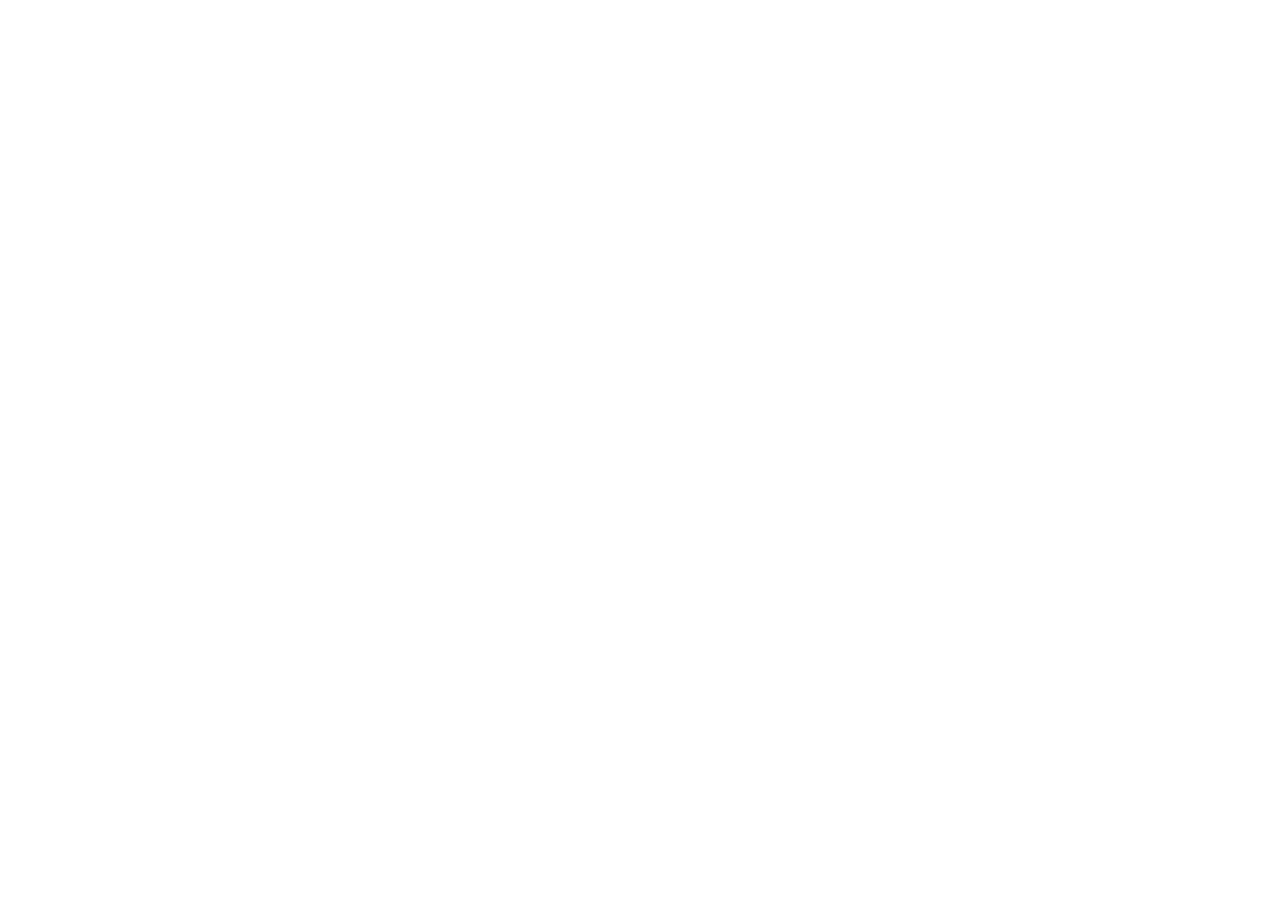
==== commit fac8a525: "Forward offgridwealth.in to tekzova.com/zovawealth/ Every page now forwards to the same page on the " ====
--- a/index.html
+++ b/index.html
@@ -1,201 +1,5 @@
-<!doctype html>
-<html lang="en-IN">
-<head>
-<meta charset="utf-8">
-<meta name="viewport" content="width=device-width, initial-scale=1">
-<title>ZovaWealth — your wealth, your data, your privacy</title>
-<meta name="description" content="Offline portfolio tracker and financial planner for Indian investors. Import your CAS, see your family’s net worth, plan goals and retirement, and check your funds and insurance. No login, no server. Free download with a 14-day full trial.">
-<meta name="ogw-root" content="">
-<link rel="canonical" href="https://www.offgridwealth.in/">
-<meta name="theme-color" content="#12233A">
-<meta property="og:type" content="website"><meta property="og:site_name" content="ZovaWealth">
-<meta property="og:title" content="ZovaWealth — your wealth, your data, your privacy"><meta property="og:description" content="Offline portfolio tracker and financial planner for Indian investors. Import your CAS, see your family’s net worth, plan goals and retirement, and check your funds and insurance. No login, no server. Free download with a 14-day full trial.">
-<meta property="og:url" content="https://www.offgridwealth.in/"><meta property="og:image" content="https://www.offgridwealth.in/assets/og-image.png">
-<meta name="twitter:card" content="summary_large_image">
-<link rel="icon" type="image/png" href="assets/favicon.png"><link rel="apple-touch-icon" href="assets/apple-touch-icon.png">
-<link rel="preconnect" href="https://fonts.googleapis.com"><link rel="preconnect" href="https://fonts.gstatic.com" crossorigin>
-<link rel="stylesheet" href="https://fonts.googleapis.com/css2?family=Archivo:wdth,wght@62..125,100..900&display=swap">
-<link rel="stylesheet" href="assets/site.css?v=3">
-<script type="application/ld+json">{"@context": "https://schema.org", "@type": "SoftwareApplication", "name": "ZovaWealth", "operatingSystem": "Windows 10, Windows 11, Android", "applicationCategory": "FinanceApplication", "description": "Offline portfolio tracker and financial planner for Indian investors. No login, no server.", "offers": {"@type": "Offer", "price": "0", "priceCurrency": "INR", "description": "Free download from Microsoft Store and Google Play, with a 14-day full trial"}, "publisher": {"@type": "Organization", "name": "Tekzova Technologies", "url": "https://www.tekzova.com/"}, "url": "https://www.offgridwealth.in/"}</script>
-
-</head>
-<body>
-<a class="skip" href="#main">Skip to content</a>
-<header class="top"><div class="wrap">
-<a class="brand" href="index.html" aria-label="ZovaWealth home"><img src="assets/icon-96.png" alt="" width="36" height="36"><span class="wm">Zova<span>Wealth</span></span></a>
-<nav class="nav" aria-label="Main"><a href="index.html#why">Why it’s different</a><div class="hasmenu"><a href="features.html">Features <svg viewBox="0 0 24 24" fill="none" stroke="currentColor" stroke-width="2.4" stroke-linecap="round" aria-hidden="true"><path d="m6 9 6 6 6-6"/></svg></a><div class="menu"><a href="track.html"><b>Track</b><span>Everything you own, one number</span></a><a href="plan.html"><b>Plan</b><span>Goals, retirement, a monthly plan</span></a><a href="check.html"><b>Check</b><span>Money health, fund vs index</span></a><a href="protect.html"><b>Protect</b><span>Cover, policy check, will</span></a><a href="learn.html"><b>Learn</b><span>49 chapters, 173 terms</span></a><a class="all" href="features.html">All features, one page</a></div></div><a href="privacy.html">Your privacy</a><a href="download.html#pricing">Pricing</a><a href="faq.html">Questions</a></nav>
-<a class="btn btn-go" href="download.html"><svg viewBox="0 0 24 24" fill="none" stroke="currentColor" stroke-width="2" stroke-linecap="round" stroke-linejoin="round" aria-hidden="true"><path d="M12 3v12m0 0l-5-5m5 5l5-5M4 17v2a2 2 0 002 2h12a2 2 0 002-2v-2"/></svg>Download free</a>
-<button class="menu-btn" type="button" aria-label="Menu" aria-expanded="false" aria-controls="drawer"><svg viewBox="0 0 24 24" fill="none" stroke="currentColor" stroke-width="2" stroke-linecap="round" stroke-linejoin="round" aria-hidden="true"><path d="M4 7h16M4 12h16M4 17h16"/></svg></button>
-</div></header>
-<nav class="drawer" id="drawer" aria-label="Menu"><a href="index.html#why">Why it’s different</a><a href="features.html">Features</a><a href="privacy.html">Your privacy</a><a href="download.html#pricing">Pricing</a><a href="faq.html">Questions</a><a href="track.html"><small>Features</small>Track</a><a href="plan.html"><small>Features</small>Plan</a><a href="check.html"><small>Features</small>Check</a><a href="protect.html"><small>Features</small>Protect</a><a href="learn.html"><small>Features</small>Learn</a><a class="btn btn-go" href="download.html"><svg viewBox="0 0 24 24" fill="none" stroke="currentColor" stroke-width="2" stroke-linecap="round" stroke-linejoin="round" aria-hidden="true"><path d="M12 3v12m0 0l-5-5m5 5l5-5M4 17v2a2 2 0 002 2h12a2 2 0 002-2v-2"/></svg>Download free</a></nav>
-<main id="main">
-
-<section class="hero night"><div class="wrap hero-grid">
-<div>
-<h1>Your wealth, on your own device — not in someone else’s cloud.</h1>
-<p class="lead">ZovaWealth puts every fund, deposit, policy and loan your family has into one clear picture, then plans your goals and retirement from it. It runs on your own PC or phone, with no login and no account — and you choose whether it ever goes online.</p>
-<div class="btns"><a class="btn btn-go" href="download.html"><svg viewBox="0 0 24 24" fill="none" stroke="currentColor" stroke-width="2" stroke-linecap="round" stroke-linejoin="round" aria-hidden="true"><path d="M12 3v12m0 0l-5-5m5 5l5-5M4 17v2a2 2 0 002 2h12a2 2 0 002-2v-2"/></svg>Download free</a><a class="btn btn-line" href="#why">Why it’s different</a></div>
-<p class="trial-note"><svg viewBox="0 0 24 24" fill="none" stroke="currentColor" stroke-width="2" stroke-linecap="round" stroke-linejoin="round" aria-hidden="true"><path d="M20 12v9H4v-9M2 7h20v5H2zM12 21V7M12 7H7.5a2.5 2.5 0 110-5C11 2 12 7 12 7zM12 7h4.5a2.5 2.5 0 100-5C13 2 12 7 12 7z"/></svg><span><b>Free to download. Every feature unlocked for 14 days</b> — no card needed to start. After that the core tracker stays free, and Pro unlocks every feature page with one payment. Never a subscription.</span></p>
-</div>
-<div class="film" data-film aria-label="The ZovaWealth story in 40 seconds"></div>
-</div>
-<div class="wrap"><div class="facts"><div><b>23</b><span>kinds of holding, plus every loan</span></div><div><b>16</b><span>reports, as PDF or Excel</span></div><div><b>7</b><span>calculators</span></div><div><b>22</b><span>popular policies ready to check</span></div><div><b>49</b><span>guide chapters</span></div><div><b>173</b><span>money terms, explained</span></div><div><b>0</b><span>ads, trackers or servers holding your data</span></div></div></div>
-</section>
-<section class="band tight" id="areas"><div class="wrap"><nav class="tiles" aria-label="Feature areas"><a href="track.html"><b>Track</b><span>Everything you own, one number</span></a><a href="plan.html"><b>Plan</b><span>Goals, retirement, a monthly plan</span></a><a href="check.html"><b>Check</b><span>Money health, fund vs index</span></a><a href="protect.html"><b>Protect</b><span>Cover, policy check, will</span></a><a href="learn.html"><b>Learn</b><span>49 chapters, 173 terms</span></a></nav></div></section>
-
-<section class="band mist" id="highlights"><div class="wrap">
-<div class="head"><h2>Why people choose it.</h2></div>
-<div class="who"><article><svg viewBox="0 0 24 24" fill="none" stroke="currentColor" stroke-width="2" stroke-linecap="round" stroke-linejoin="round" aria-hidden="true"><rect x="4" y="10" width="16" height="11" rx="2"/><path d="M8 10V7a4 4 0 018 0v3"/></svg><h3>Your finances stay on your PC — not in someone else’s cloud.</h3><p>Statements are read and saved on your own device. There is no ZovaWealth server, so nothing of yours is ever uploaded to us.</p></article><article><svg viewBox="0 0 24 24" fill="none" stroke="currentColor" stroke-width="2" stroke-linecap="round" stroke-linejoin="round" aria-hidden="true"><path d="M2 2l20 20M8.5 16.5a5 5 0 017 0M5 12.9a10 10 0 015.2-2.8M19 12.9a10 10 0 00-2.4-1.7M2 8.8a15 15 0 014.2-2.6M22 8.8A15 15 0 0010.7 5M12 20h.01"/></svg><h3>Offline-first. Online only when you choose.</h3><p>Stay fully offline, or switch on the two optional online features — refreshing fund prices and backing up to your own Google Drive — only when you want them.</p></article><article><svg viewBox="0 0 24 24" fill="none" stroke="currentColor" stroke-width="2" stroke-linecap="round" stroke-linejoin="round" aria-hidden="true"><path d="M2 12s3.5-7 10-7 10 7 10 7-3.5 7-10 7S2 12 2 12z"/><circle cx="12" cy="12" r="3"/></svg><h3>Your whole picture at a glance.</h3><p>Net worth, your largest positions and your allocation on one dashboard. Years of spreadsheets become clear totals you can come back to any time.</p></article><article><svg viewBox="0 0 24 24" fill="none" stroke="currentColor" stroke-width="2" stroke-linecap="round" stroke-linejoin="round" aria-hidden="true"><circle cx="12" cy="12" r="4"/><path d="M12 2v2M12 20v2M4.9 4.9l1.4 1.4M17.7 17.7l1.4 1.4M2 12h2M20 12h2M4.9 19.1l1.4-1.4M17.7 6.3l1.4-1.4"/></svg><h3>Retirement estimates from your own numbers.</h3><p>Goals, FIRE and withdrawal projections built from what you actually hold — powerful planning tools that never leave your device.</p></article><article><svg viewBox="0 0 24 24" fill="none" stroke="currentColor" stroke-width="2" stroke-linecap="round" stroke-linejoin="round" aria-hidden="true"><path d="M14 3H6a2 2 0 00-2 2v14a2 2 0 002 2h12a2 2 0 002-2V9z"/><path d="M14 3v6h6M8 13h8M8 17h5"/></svg><h3>Work from data you already trust.</h3><p>Import the statements and spreadsheet files you already download — CAS, CAMS, MFCentral, broker holdings, NPS and plain CSV.</p></article><article><svg viewBox="0 0 24 24" fill="none" stroke="currentColor" stroke-width="2" stroke-linecap="round" stroke-linejoin="round" aria-hidden="true"><path d="M12 3l8 3v6c0 5-3.5 8-8 9-4.5-1-8-4-8-9V6z"/><path d="M9 12l2 2 4-4"/></svg><h3>No ads. No selling your data.</h3><p>Built for privacy, not for ad revenue. The app earns only when you decide to buy Pro.</p></article><article><svg viewBox="0 0 24 24" fill="none" stroke="currentColor" stroke-width="2" stroke-linecap="round" stroke-linejoin="round" aria-hidden="true"><path d="M20 12v9H4v-9M2 7h20v5H2zM12 21V7M12 7H7.5a2.5 2.5 0 110-5C11 2 12 7 12 7zM12 7h4.5a2.5 2.5 0 100-5C13 2 12 7 12 7z"/></svg><h3>14-day full trial.</h3><p>Try everything on your own data inside the app. No card is needed to start, and nothing you enter is ever lost.</p></article><article><svg viewBox="0 0 24 24" fill="none" stroke="currentColor" stroke-width="2" stroke-linecap="round" stroke-linejoin="round" aria-hidden="true"><path d="M3 5l8-1v8H3zM13 4l8-1v9h-8zM3 13h8v8l-8-1zM13 13h8v9l-8-1z"/></svg><h3>Free from Microsoft Store and Google Play.</h3><p>The core tracker is free for good. Optional Pro unlocks every feature page with one payment — never a subscription.</p></article></div>
-</div></section>
-
-<section class="band mist" id="why"><div class="wrap">
-<div class="split wide-r">
-<div><h2>Most families can’t say what they’re worth.</h2>
-<p class="lead">Not because they don’t save. Because the money sits in statements, passbooks, portals and policy bonds that never meet.</p>
-<div class="pains"><div class="pain"><svg viewBox="0 0 24 24" fill="none" stroke="currentColor" stroke-width="2" stroke-linecap="round" stroke-linejoin="round" aria-hidden="true"><path d="M3 17l6-6 4 4 8-8M15 7h6v6"/></svg><div><h3>You don’t know your real return.</h3><p>The statement shows what you hold, not whether your funds beat a plain index fund — or what you really earned after every SIP and withdrawal.</p></div></div><div class="pain"><svg viewBox="0 0 24 24" fill="none" stroke="currentColor" stroke-width="2" stroke-linecap="round" stroke-linejoin="round" aria-hidden="true"><rect x="3" y="4" width="18" height="17" rx="2"/><path d="M3 9h18M8 2v4M16 2v4"/></svg><div><h3>You can’t tell if you’re on track.</h3><p>Retirement, a child’s college, a house without a loan. Each needs a monthly number, and nobody has done that arithmetic with your real figures.</p></div></div><div class="pain"><svg viewBox="0 0 24 24" fill="none" stroke="currentColor" stroke-width="2" stroke-linecap="round" stroke-linejoin="round" aria-hidden="true"><circle cx="9" cy="8" r="4"/><path d="M2 21c0-4 3-6 7-6s7 2 7 6M16 4a4 4 0 010 8M19 15c2 1 3 3 3 6"/></svg><div><h3>Your family would not know where to start.</h3><p>Which accounts exist, who the nominees are and whom to call usually lives in one person’s head — and on no paper anyone else can find.</p></div></div><div class="pain"><svg viewBox="0 0 24 24" fill="none" stroke="currentColor" stroke-width="2" stroke-linecap="round" stroke-linejoin="round" aria-hidden="true"><path d="M12 3l8 3v6c0 5-3.5 8-8 9-4.5-1-8-4-8-9V6z"/><path d="M9 12l2 2 4-4"/></svg><div><h3>Policies are sold, not explained.</h3><p>An endowment plan rarely prints the return it earns. Most families find out at maturity, twenty years too late.</p></div></div></div></div>
-<div class="scatter" role="img" aria-label="Statements scattered across email, banks, the post office, portals and a cupboard"><div class="doc" style="left:0%;top:6%;transform:rotate(-4deg)"><b>Mutual fund CAS</b><span>in your email, as a PDF</span><i></i><i></i></div><div class="doc" style="left:69%;top:8%;transform:rotate(3deg)"><b>Fixed deposits</b><span>receipts from two banks</span><i></i><i></i></div><div class="doc" style="left:68%;top:40%;transform:rotate(-2deg)"><b>PPF passbook</b><span>post office</span><i></i><i></i></div><div class="doc" style="left:0%;top:40%;transform:rotate(2deg)"><b>EPF balance</b><span>on the EPFO portal</span><i></i><i></i></div><div class="doc" style="left:3%;top:72%;transform:rotate(-3deg)"><b>Policy bonds</b><span>in the cupboard</span><i></i><i></i></div><div class="doc" style="left:67%;top:72%;transform:rotate(4deg)"><b>Home loan</b><span>EMI on the 5th</span><i></i><i></i></div><div class="doc" style="left:35%;top:84%;transform:rotate(-1deg)"><b>Spouse’s funds</b><span>under another PAN</span><i></i><i></i></div><div class="doc" style="left:35%;top:0%;transform:rotate(1deg)"><b>Shares</b><span>demat account</span><i></i><i></i></div><div class="q">What are we actually worth?</div></div>
-</div></div></section>
-
-<section class="band night" id="different"><div class="wrap">
-<div class="head"><h2>The usual fix asks for your whole financial life.</h2>
-<p class="lead">Portfolio and account-aggregator apps are convenient because they collect everything onto their servers. ZovaWealth does the same job without collecting anything.</p></div>
-<div class="paths">
-<div class="path them"><span class="tag">Your data leaves your hands</span><h3>How most money apps work</h3><ol>
-<li><span>Sign up with your mobile number and email</span></li>
-<li><span>Share your PAN, approve OTPs, or let it read your inbox<small>That is how the statements reach them.</small></span></li>
-<li><span>Your holdings live on the company’s servers<small>Along with everyone else’s.</small></span></li>
-<li><span>Many earn by selling you funds, loans or insurance</span></li></ol></div>
-<div class="path us"><span class="tag">Your data stays with you</span><h3>How ZovaWealth works</h3><ol>
-<li><span>Install it and open it<small>There is no ZovaWealth account to make.</small></span></li>
-<li><span>Import the statements you already download<small>They are read right on your phone or PC.</small></span></li>
-<li><span>Everything is saved on your device<small>Encrypted if you set a password. Backups go where you choose.</small></span></li>
-<li><span>Pay once, or keep using the free core<small>No ads, no products to sell, no data to sell.</small></span></li></ol></div>
-</div>
-</div></section>
-
-
-<section class="band" id="promises"><div class="wrap">
-<div class="head"><h2>Four things that change what a money app is for.</h2></div>
-<div class="big4">
-<article><span class="num4">1</span><h3>Complete privacy of your financial data.</h3><p>No account, no PAN, no OTP, no inbox access. Your statements are read on your own phone or PC and never leave it. There is no ZovaWealth server, so there is nothing to hack and nothing to sell.</p><a href="privacy.html">How it works, exactly</a></article>
-<article><span class="num4">2</span><h3>Financial advice as many times as you like.</h3><p>An adviser gives you a plan once a year, for a fee. ZovaWealth gives you the same fact-find, the written plan and the yearly review — and you can rerun it every time a number changes: a raise, a new loan, a child, a market fall. Every permutation, on your own data, at no extra cost.</p><a href="plan.html#builder">See the Plan Builder</a></article>
-<article><span class="num4">3</span><h3>Check that endowment or ULIP <em>before</em> you sign.</h3><p>Type in what the agent is offering — premium, term, what it pays back — and see the yearly return it really earns next to an FD, PPF, bonds and a term plan plus index fund. Twenty-two popular plans are built in to start from. Decide with the numbers, not the pitch.</p><a href="protect.html#policy">See the Policy check</a></article>
-<article><span class="num4">4</span><h3>Your data, backed up to your own Google Drive.</h3><p>Connect your own Google Drive once and the app keeps a dated backup there — by itself, once a day, encrypted if you set a password. The app can see only the files it saved; nothing else in your Drive. A backup made on the PC can be restored on the phone, and the other way round. Prefer to stay offline? Keep the backup file on the device instead.</p><a href="download.html#start">Phone and PC, one backup file</a></article>
-</div>
-</div></section>
-<section class="band" id="compare"><div class="wrap">
-<div class="head"><h2>How it compares.</h2><p class="lead">The things that decide whether a money app helps you, or helps itself.</p></div>
-<div class="cmp-wrap"><table class="cmp"><thead><tr><th scope="col">What matters</th><th scope="col" class="us"><img src="assets/icon-96.png" alt="">ZovaWealth</th><th scope="col">A typical portfolio app</th><th scope="col">Your own spreadsheet</th><th scope="col">A paid adviser</th></tr></thead><tbody><tr><th scope="row">Login, PAN or OTP needed</th><td class=us><span class="y">None. Nothing to sign up for</span></td><td><span class="n">Yes, usually</span></td><td><span class="y">No</span></td><td><span class="m">You hand over documents</span></td></tr><tr><th scope="row">Where your data is kept</th><td class=us><span class="y">On your own PC or phone</span></td><td><span class="n">On the company’s servers</span></td><td><span class="y">On your PC</span></td><td><span class="m">In their files</span></td></tr><tr><th scope="row">Works with no internet</th><td class=us><span class="y">Yes, completely</span></td><td><span class="n">No</span></td><td><span class="y">Yes</span></td><td><span class="m">Not an app</span></td></tr><tr><th scope="row">Everything you own, plus loans</th><td class=us><span class="y">23 kinds of holding, every loan and card</span></td><td><span class="m">Mostly market investments</span></td><td><span class="m">Whatever you build</span></td><td><span class="y">Yes</span></td></tr><tr><th scope="row">The whole family together</th><td class=us><span class="y">A profile per member, plus a family view</span></td><td><span class="m">Sometimes</span></td><td><span class="m">If you build it</span></td><td><span class="y">Yes</span></td></tr><tr><th scope="row">Goals, retirement and a monthly plan</th><td class=us><span class="y">From your real numbers, redone any time</span></td><td><span class="m">Basic calculators</span></td><td><span class="m">If you build it</span></td><td><span class="y">Yes, once a year, for a fee</span></td></tr><tr><th scope="row">Fund versus index, same money, same dates</th><td class=us><span class="y">Every fund</span></td><td><span class="m">Rarely</span></td><td><span class="n">Very hard</span></td><td><span class="m">Sometimes</span></td></tr><tr><th scope="row">A monthly check-in that keeps figures current</th><td class=us><span class="y">Ten minutes, step by step</span></td><td><span class="n">No</span></td><td><span class="n">By hand</span></td><td><span class="m">At the yearly meeting</span></td></tr><tr><th scope="row">Insurance and endowment-policy check</th><td class=us><span class="y">Yes, with 22 common plans built in</span></td><td><span class="n">Often sells them instead</span></td><td><span class="n">No</span></td><td><span class="m">Depends who pays them</span></td></tr><tr><th scope="row">Sells you products or shows ads</th><td class=us><span class="y">Never</span></td><td><span class="n">Often</span></td><td><span class="y">No</span></td><td><span class="m">Some earn commission</span></td></tr><tr><th scope="row">What it costs</th><td class=us><span class="y">Free core; one payment for the rest</span></td><td><span class="m">Free — paid for with your data or commissions</span></td><td><span class="m">Your evenings</span></td><td><span class="n">A fee every year</span></td></tr></tbody></table></div>
-<p class="small" style="margin-top:12px">Typical apps vary. This compares common patterns, not any named product.</p>
-</div></section>
-
-<section class="band mist" id="tour"><div class="wrap">
-<div class="head"><h2>Five jobs, one app.</h2><p class="lead">What used to take four apps, a spreadsheet and a yearly meeting with an adviser — each shown in nine seconds. Real screens are on each area’s own page.</p></div>
-<div class="xgrid"><article class="xrow" id="x-track">
-<div class="xmedia"><div class="xp " data-xp="track"></div></div>
-<div class="xtxt"><p class="kicker">Track</p><h3>Everything you own, in one place.</h3><p>Import the statements you already download and add the rest once. Funds, shares, deposits, EPF, PPF, NPS, gold, property and policies — minus every loan — for you or the whole family.</p><ul class="ticks"><li>CAS, CAMS and MFCentral files, password-protected PDFs included</li><li>Holdings sheets from Zerodha, Groww, Upstox, Angel One, ICICI Direct, HDFC Securities and Kotak</li><li>23 kinds of holding, loans and credit cards</li><li>Each SIP with its own XIRR</li></ul><a class="btn btn-line" href="track.html">Everything in Track</a></div></article><article class="xrow" id="x-plan">
-<div class="xmedia"><div class="xp " data-xp="plan"></div></div>
-<div class="xtxt"><p class="kicker">Plan</p><h3>A plan built from what you actually own.</h3><p>Plan Builder asks what a financial planner would ask in a first meeting, fills most answers from your portfolio, and writes your personal financial plan — a risk profile, a monthly amount and a long-term mix. Run it again whenever your numbers change.</p><ul class="ticks"><li>Goals that track themselves, with the date you will reach them</li><li>Retirement and FIRE, year by year to age 90, with seven stress tests</li><li>Withdrawals that last — SWP and a staged drawdown plan</li><li>Seven calculators, from SIP to EMI</li></ul><a class="btn btn-line" href="plan.html">Everything in Plan</a></div></article><article class="xrow" id="x-check">
-<div class="xmedia"><div class="xp " data-xp="check"></div></div>
-<div class="xtxt"><p class="kicker">Check</p><h3>Know what is working, and what is not.</h3><p>The dashboard opens with six money-health checks and a short to-do list written by your own numbers. Every fund is tested against its index with the same money on the same dates.</p><ul class="ticks"><li>Money health: emergency fund, cover, mix, EMIs and savings rate</li><li>What to do next, most urgent first</li><li>Fund health, overlap and regular-plan commissions</li><li>A yearly review, the way an adviser would do it</li></ul><a class="btn btn-line" href="check.html">Everything in Check</a></div></article><article class="xrow" id="x-protect">
-<div class="xmedia"><div class="xp " data-xp="protect"></div></div>
-<div class="xtxt"><p class="kicker">Protect</p><h3>Cover for the people who depend on you.</h3><p>An honest life and health cover estimate, the real return on that endowment or ULIP, reminders before a premium lapses, and a will draft built from what you own.</p><ul class="ticks"><li>Policy check with 22 popular plans built in</li><li>Same premiums, same dates, in FD, PPF, bonds or term plus index fund</li><li>Premium reminders that add to your calendar</li><li>Nominee list and a will draft to take to a lawyer</li></ul><a class="btn btn-line" href="protect.html">Everything in Protect</a></div></article><article class="xrow" id="x-learn">
-<div class="xmedia"><div class="xp " data-xp="learn"></div></div>
-<div class="xtxt"><p class="kicker">Learn</p><h3>A book on Indian investing, inside the app.</h3><p>Forty-nine chapters and a 173-term glossary in plain words, written for India, resident or NRI. Tap any underlined word for its meaning, or the ⓘ on any screen to see how a number is worked out.</p><ul class="ticks"><li>From your first SIP to writing a will</li><li>Workbooks you follow step by step</li><li>Every term with a rupee example</li><li>Read it in the app, in the light or dark theme</li></ul><a class="btn btn-line" href="learn.html">Everything in Learn</a></div></article></div>
-<p style="margin-top:40px"><a class="btn btn-line" href="features.html">See all features</a></p>
-</div></section>
-
-<section class="band night" id="offgrid"><div class="wrap">
-<div class="split">
-<div><h2>Off the grid, by design.</h2>
-<p class="lead">Your statements are opened and read on your device. The app reaches the internet only for two things you switch on yourself: refreshing public fund prices, and backing up to your own Google Drive. Nothing that identifies you ever goes to us: no name, no PAN, no folio, no amount.</p>
-<a class="more" href="privacy.html">How your data stays yours</a></div>
-<svg class="offgrid" viewBox="0 0 640 420" role="img" aria-labelledby="og-t og-d">
-<title id="og-t">Where your data goes</title><desc id="og-d">Your statements go into your device. The only thing that comes in from outside is the public fund price list, when you ask. Backups go to a folder you choose or to your own Google Drive. No Tekzova server exists.</desc>
-<defs><marker id="ah" viewBox="0 0 10 10" refX="8" refY="5" markerWidth="7" markerHeight="7" orient="auto"><path d="M0 0L10 5 0 10z" fill="#2FC7B4"/></marker>
-<marker id="ah2" viewBox="0 0 10 10" refX="8" refY="5" markerWidth="7" markerHeight="7" orient="auto"><path d="M0 0L10 5 0 10z" fill="#A9C1DE"/></marker></defs>
-<rect x="230" y="120" width="180" height="170" rx="22" fill="#1C3352" stroke="#2FC7B4" stroke-width="2"/>
-<image href="assets/icon-96.png" x="296" y="140" width="48" height="48"/>
-<text x="320" y="214" text-anchor="middle" fill="#fff" font-size="16" font-weight="800">Your phone or PC</text>
-<text x="320" y="236" text-anchor="middle" fill="#A6B8CF" font-size="13">Everything is read</text>
-<text x="320" y="254" text-anchor="middle" fill="#A6B8CF" font-size="13">and saved here</text>
-<g font-size="13" fill="#EAF1F9">
-<rect x="10" y="80" width="150" height="34" rx="8" fill="#22395A"/><text x="24" y="102">CAS and CAMS PDFs</text>
-<rect x="10" y="130" width="150" height="34" rx="8" fill="#22395A"/><text x="24" y="152">Broker holdings sheet</text>
-<rect x="10" y="180" width="150" height="34" rx="8" fill="#22395A"/><text x="24" y="202">NPS statement</text>
-<rect x="10" y="230" width="150" height="34" rx="8" fill="#22395A"/><text x="24" y="252">Anything you type in</text>
-</g>
-<path class="flow" d="M162 97 C 200 97, 200 170, 228 180" stroke="#2FC7B4" stroke-width="2" fill="none" marker-end="url(#ah)"/>
-<path class="flow" d="M162 147 C 195 147, 200 190, 228 195" stroke="#2FC7B4" stroke-width="2" fill="none" marker-end="url(#ah)"/>
-<path class="flow" d="M162 197 L 228 205" stroke="#2FC7B4" stroke-width="2" fill="none" marker-end="url(#ah)"/>
-<path class="flow" d="M162 247 C 195 247, 200 225, 228 220" stroke="#2FC7B4" stroke-width="2" fill="none" marker-end="url(#ah)"/>
-<rect x="450" y="40" width="180" height="56" rx="10" fill="#22395A"/><text x="464" y="63" fill="#fff" font-size="13" font-weight="700">Public fund prices (AMFI)</text><text x="464" y="83" fill="#A6B8CF" font-size="12">only when you tap Refresh NAV</text>
-<path class="flow" d="M520 98 C 520 130, 450 140, 412 150" stroke="#A9C1DE" stroke-width="2" fill="none" marker-end="url(#ah2)"/>
-<rect x="450" y="240" width="180" height="56" rx="10" fill="#22395A"/><text x="464" y="263" fill="#fff" font-size="13" font-weight="700">Your backup file</text><text x="464" y="283" fill="#A6B8CF" font-size="12">a folder you choose, or your own Drive</text>
-<path class="flow" d="M412 250 C 430 260, 435 268, 448 268" stroke="#2FC7B4" stroke-width="2" fill="none" marker-end="url(#ah)"/>
-<rect x="215" y="345" width="210" height="56" rx="10" fill="none" stroke="#E36B5A" stroke-dasharray="5 5"/><text x="320" y="368" text-anchor="middle" fill="#FF9A8B" font-size="13" font-weight="700">Tekzova servers holding your data</text><text x="320" y="388" text-anchor="middle" fill="#FF9A8B" font-size="13">None. They don’t exist.</text>
-<path d="M320 292 V340" stroke="#E36B5A" stroke-width="2" stroke-dasharray="3 5"/><path d="M308 312 l24 16 M332 312 l-24 16" stroke="#E36B5A" stroke-width="3" stroke-linecap="round"/>
-</svg>
-</div>
-<div class="promises">
-<div class="promise"><h3>No account to break into</h3><p>No sign-up, no password reset emails, no database of customers to leak. Your portfolio exists only on your devices.</p></div>
-<div class="promise"><h3>Online only when you ask</h3><p>Refresh NAV fetches public prices; Google Drive backup is optional and off until you connect it. Turn on fully offline mode and both stop. It works the same at sea or on a flight.</p></div>
-<div class="promise"><h3>Locked, hidden, backed up</h3><p>An app password encrypts what is saved (AES-256). Privacy mode hides every amount with one tap. An automatic backup is saved before every import, restore or clear.</p></div>
-</div>
-</div></section>
-
-<section class="band mist" id="who"><div class="wrap">
-<div class="head"><h2>Made for Indian investors, at home or abroad.</h2><p class="lead">If you hold funds across several AMCs, keep FDs and PPF on the side, and want one honest picture without handing your logins to anyone, this is your app.</p></div>
-<div class="who"><article><svg viewBox="0 0 24 24" fill="none" stroke="currentColor" stroke-width="2" stroke-linecap="round" stroke-linejoin="round" aria-hidden="true"><circle cx="9" cy="8" r="4"/><path d="M2 21c0-4 3-6 7-6s7 2 7 6M16 4a4 4 0 010 8M19 15c2 1 3 3 3 6"/></svg><h3>Families who save, but don’t track</h3><p>Funds in two names, a PPF, an FD, a home loan. See it as one household, with a profile for each member and one combined view.</p></article><article><svg viewBox="0 0 24 24" fill="none" stroke="currentColor" stroke-width="2" stroke-linecap="round" stroke-linejoin="round" aria-hidden="true"><circle cx="12" cy="12" r="9"/><path d="M3 12h18M12 3c3 3 4 6 4 9s-1 6-4 9c-3-3-4-6-4-9s1-6 4-9z"/></svg><h3>NRIs</h3><p>The plan knows you are an NRI. The guide has an NRI corner, and the policy check leaves out what NRIs cannot open.</p></article><article><svg viewBox="0 0 24 24" fill="none" stroke="currentColor" stroke-width="2" stroke-linecap="round" stroke-linejoin="round" aria-hidden="true"><circle cx="12" cy="5" r="2.5"/><path d="M12 7.5V21M5 12H2c0 5 4.5 9 10 9s10-4 10-9h-3M8 11h8"/></svg><h3>Seafarers and frequent travellers</h3><p>It works with no signal for months. Import before you sail, review at sea. The guide even has a seafarer’s money chapter.</p></article><article><svg viewBox="0 0 24 24" fill="none" stroke="currentColor" stroke-width="2" stroke-linecap="round" stroke-linejoin="round" aria-hidden="true"><circle cx="12" cy="12" r="4"/><path d="M12 2v2M12 20v2M4.9 4.9l1.4 1.4M17.7 17.7l1.4 1.4M2 12h2M20 12h2M4.9 19.1l1.4-1.4M17.7 6.3l1.4-1.4"/></svg><h3>Retiring, or planning to retire early</h3><p>Your FI number, the age you reach it, seven what-if stress tests, and a withdrawal plan priced stage by stage.</p></article></div>
-</div></section>
-
-<section class="band" id="devices"><div class="wrap"><div class="split wide-r">
-<div><h2>Phone and PC. One backup file.</h2>
-<p class="lead">The Android app and the Windows program look and work the same. There is no sync server of ours, so you decide where the copies live.</p>
-<ul class="ticks"><li>Save a backup on one device, open it on the other</li><li>Google Drive backup built in: connect your own Drive and both devices share one backup folder</li><li>On a PC, the backup file on this computer is updated after every change</li><li>An automatic backup is saved before anything big — the last five are kept</li></ul>
-</div>
-<div class="pair"><div class="laptop"><div class="scr"><button class="shot-btn" type="button" aria-label="Enlarge: Dashboard in dark theme on a PC"><img src="assets/screens/d-dash-dark.webp" alt="Dashboard in dark theme on a PC" loading="lazy" decoding="async" width="1440" height="900"></button></div><div class="base"></div></div><div class="phone"><button class="shot-btn" type="button" aria-label="Enlarge: Dashboard in dark theme on a phone"><img src="assets/screens/m-dash-dark.webp" alt="Dashboard in dark theme on a phone" loading="lazy" decoding="async" width="585" height="1266"></button></div></div>
-</div></div></section>
-
-<section class="band night" id="trial"><div class="wrap"><div class="trial">
-<div><h2>Try every feature for 14 days.</h2>
-<p class="lead">No card, no sign-up, nothing locked. Load the sample family on day one, import your own statement when you are ready, and decide with your own numbers in front of you.</p>
-<div class="days" aria-hidden="true"><i></i><i></i><i></i><i></i><i></i><i></i><i></i><i></i><i></i><i></i><i></i><i></i><i></i><i></i></div><div class="days-l"><span>Day 1: everything unlocked</span><span>Day 14</span></div>
-<div class="after"><div><b>Keep everything</b><p>One payment and it is yours. No subscription, no renewal, no ads.</p></div>
-<div><b>Or don’t pay</b><p>The core tracker stays free for good: imports, holdings, transactions and backups.</p></div></div>
-</div>
-<div><ol class="steps vert">
-<li><h3>Download it</h3><p>Windows from the Microsoft Store, Android from Google Play.</p></li>
-<li><h3>Open a sample family</h3><p>Tap “Try with sample data” and every screen has something to show.</p></li>
-<li><h3>Import your own statement</h3><p>Drop in your CAS. Funds, folios and every transaction arrive at once.</p></li></ol>
-<p style="margin-top:28px"><a class="btn btn-go" href="download.html"><svg viewBox="0 0 24 24" fill="none" stroke="currentColor" stroke-width="2" stroke-linecap="round" stroke-linejoin="round" aria-hidden="true"><path d="M12 3v12m0 0l-5-5m5 5l5-5M4 17v2a2 2 0 002 2h12a2 2 0 002-2v-2"/></svg>Download free</a></p></div>
-</div></div></section>
-
-<section class="band" id="faq"><div class="wrap">
-<div class="head"><h2>Before you install.</h2></div>
-<div class="faq"><details><summary>Do I have to type in my funds?</summary><div>No. Import the consolidated account statement (CAS) you download from CAMS, KFintech or MFCentral and every fund, folio and transaction comes in at once. Shares come from your broker’s holdings sheet and NPS from the CRA statement.</div></details><details><summary>Does it need my bank or broker login?</summary><div>Never. It reads files you already have. It cannot place orders, move money or see your accounts.</div></details><details><summary>What happens after 14 days?</summary><div>Nothing disappears. The core tracker — imports, holdings with XIRR, every asset and loan, your net-worth number, the guide, the calculators, backups — stays free for good. Planning, the checks, family and exporting your own reports stay with a one-time purchase. There is no subscription.</div></details><details><summary>Can I use it on my phone and my PC?</summary><div>Yes. The Android app and the Windows program read the same backup file. Save on one and open on the other, or connect your own Google Drive and both devices share one backup folder.</div></details><details><summary>Is it investment or tax advice?</summary><div>No. It shows facts and estimates worked out from your own data, with the assumptions on screen. Check big decisions with a professional.</div></details><details><summary>Do I pay once for both phone and PC?</summary><div>The Android app and the Windows program are bought separately — one through Google Play, one through the Microsoft Store. Buy the one you use, or both; your data moves freely between them either way.</div></details><details><summary>Are updates free?</summary><div>Yes. Every update within the version you bought is free. If a major new version is ever released, existing users get it at a large discount.</div></details></div>
-<p style="margin-top:24px"><a class="more" href="faq.html">All questions and answers</a></p>
-</div></section>
-<section class="closing night"><div class="wrap">
-<div><h2>See your own numbers tonight.</h2><p class="lead">Download your consolidated account statement from CAMS, KFintech or MFCentral, install ZovaWealth, and within ten minutes you will know what your family is worth — and what to do next.</p><div class="btns"><a class="btn btn-go" href="download.html#windows" data-dl="msstore"><svg viewBox="0 0 24 24" fill="none" stroke="currentColor" stroke-width="2" stroke-linecap="round" stroke-linejoin="round" aria-hidden="true"><path d="M3 5l8-1v8H3zM13 4l8-1v9h-8zM3 13h8v8l-8-1zM13 13h8v9l-8-1z"/></svg>Get it from Microsoft Store</a><a class="btn btn-line" href="download.html#android" data-dl="android"><svg viewBox="0 0 24 24" fill="none" stroke="currentColor" stroke-width="2" stroke-linecap="round" stroke-linejoin="round" aria-hidden="true"><rect x="6" y="2" width="12" height="20" rx="3"/><path d="M11 18h2"/></svg>Get it on Google Play</a></div><p class="trial-note"><svg viewBox="0 0 24 24" fill="none" stroke="currentColor" stroke-width="2" stroke-linecap="round" stroke-linejoin="round" aria-hidden="true"><path d="M20 12v9H4v-9M2 7h20v5H2zM12 21V7M12 7H7.5a2.5 2.5 0 110-5C11 2 12 7 12 7zM12 7h4.5a2.5 2.5 0 100-5C13 2 12 7 12 7z"/></svg><span><b>Free to download. Every feature unlocked for 14 days</b> — no card needed to start. After that the core tracker stays free, and Pro unlocks every feature page with one payment. Never a subscription.</span></p></div>
-<img class="icon-big" src="assets/icon-512.png" alt="ZovaWealth app icon" width="260" height="260" loading="lazy">
-</div></section>
-</main>
-<footer class="foot"><div class="wrap">
-<div class="cols">
-<div><a class="brand" href="index.html"><img src="assets/icon-96.png" alt="" width="36" height="36"><span class="wm">Zova<span>Wealth</span></span></a>
-<p style="margin-top:16px">Your Wealth. Your Data. Your Privacy.<br>A portfolio and planning app for Indian investors that works fully offline. It goes online only when you refresh fund prices or back up to your own Google Drive — and only if you choose to.</p>
-<div class="by"><span>Made by</span><a href="https://www.tekzova.com/" aria-label="Tekzova Technologies"><img src="assets/logo-tekzova-white.svg" alt="Tekzova Technologies" width="113" height="24"></a></div></div>
-<div><h4>The app</h4><ul><li><a href="features.html">All features</a></li><li><a href="track.html">Track</a></li><li><a href="plan.html">Plan</a></li><li><a href="check.html">Check</a></li><li><a href="protect.html">Protect</a></li><li><a href="learn.html">Learn</a></li></ul></div>
-<div><h4>Get it</h4><ul><li><a href="download.html">Download</a></li><li><a href="download.html#pricing">Pricing and trial</a></li><li><a href="download.html#start">Your first ten minutes</a></li><li><a href="faq.html">Questions</a></li><li><a href="film.html">Watch the 40-second story</a></li></ul></div>
-<div><h4>Trust</h4><ul><li><a href="privacy.html">How your data stays yours</a></li><li><a href="privacy-policy.html">Privacy policy</a></li><li><a href="mailto:zovawealth@tekzova.com">zovawealth@tekzova.com</a></li><li><a href="https://www.tekzova.com/">tekzova.com</a></li></ul></div>
-</div>
-<div class="legal"><span>© <span id="yr">2026</span> Tekzova Technologies. All rights reserved.<br>Tekzova Technologies, Puthanaprakunnel / Flat No. 9A, Skyline Grace Apartments, Cathedral Road, Pala, Kottayam, Kerala 686575, India</span>
-<span>ZovaWealth shows facts and estimates from your own data. It is not investment, tax or legal advice.</span></div>
-</div></footer>
-<div class="mbar"><a class="btn btn-go" href="download.html"><svg viewBox="0 0 24 24" fill="none" stroke="currentColor" stroke-width="2" stroke-linecap="round" stroke-linejoin="round" aria-hidden="true"><path d="M12 3v12m0 0l-5-5m5 5l5-5M4 17v2a2 2 0 002 2h12a2 2 0 002-2v-2"/></svg>Download free — 14-day full trial</a></div>
-<script src="assets/site.js" defer></script>
-<script src="assets/explain.js" defer></script>
-<script src="assets/film.js" defer></script>
-</body>
-</html>
+<!doctype html><html lang="en"><head><meta charset="utf-8"><title>ZovaWealth has moved</title>
+<meta name="viewport" content="width=device-width, initial-scale=1"><meta name="robots" content="noindex">
+<link rel="canonical" href="https://www.tekzova.com/zovawealth/"><meta http-equiv="refresh" content="0; url=https://www.tekzova.com/zovawealth/">
+<script>location.replace('https://www.tekzova.com/zovawealth/' + location.hash);</script></head>
+<body style="font-family:system-ui,sans-serif;padding:40px;line-height:1.5"><p>ZovaWealth (earlier OffGridWealth) now lives on the Tekzova website.</p><p><a href="https://www.tekzova.com/zovawealth/">Continue to tekzova.com/zovawealth/</a></p></body></html>
